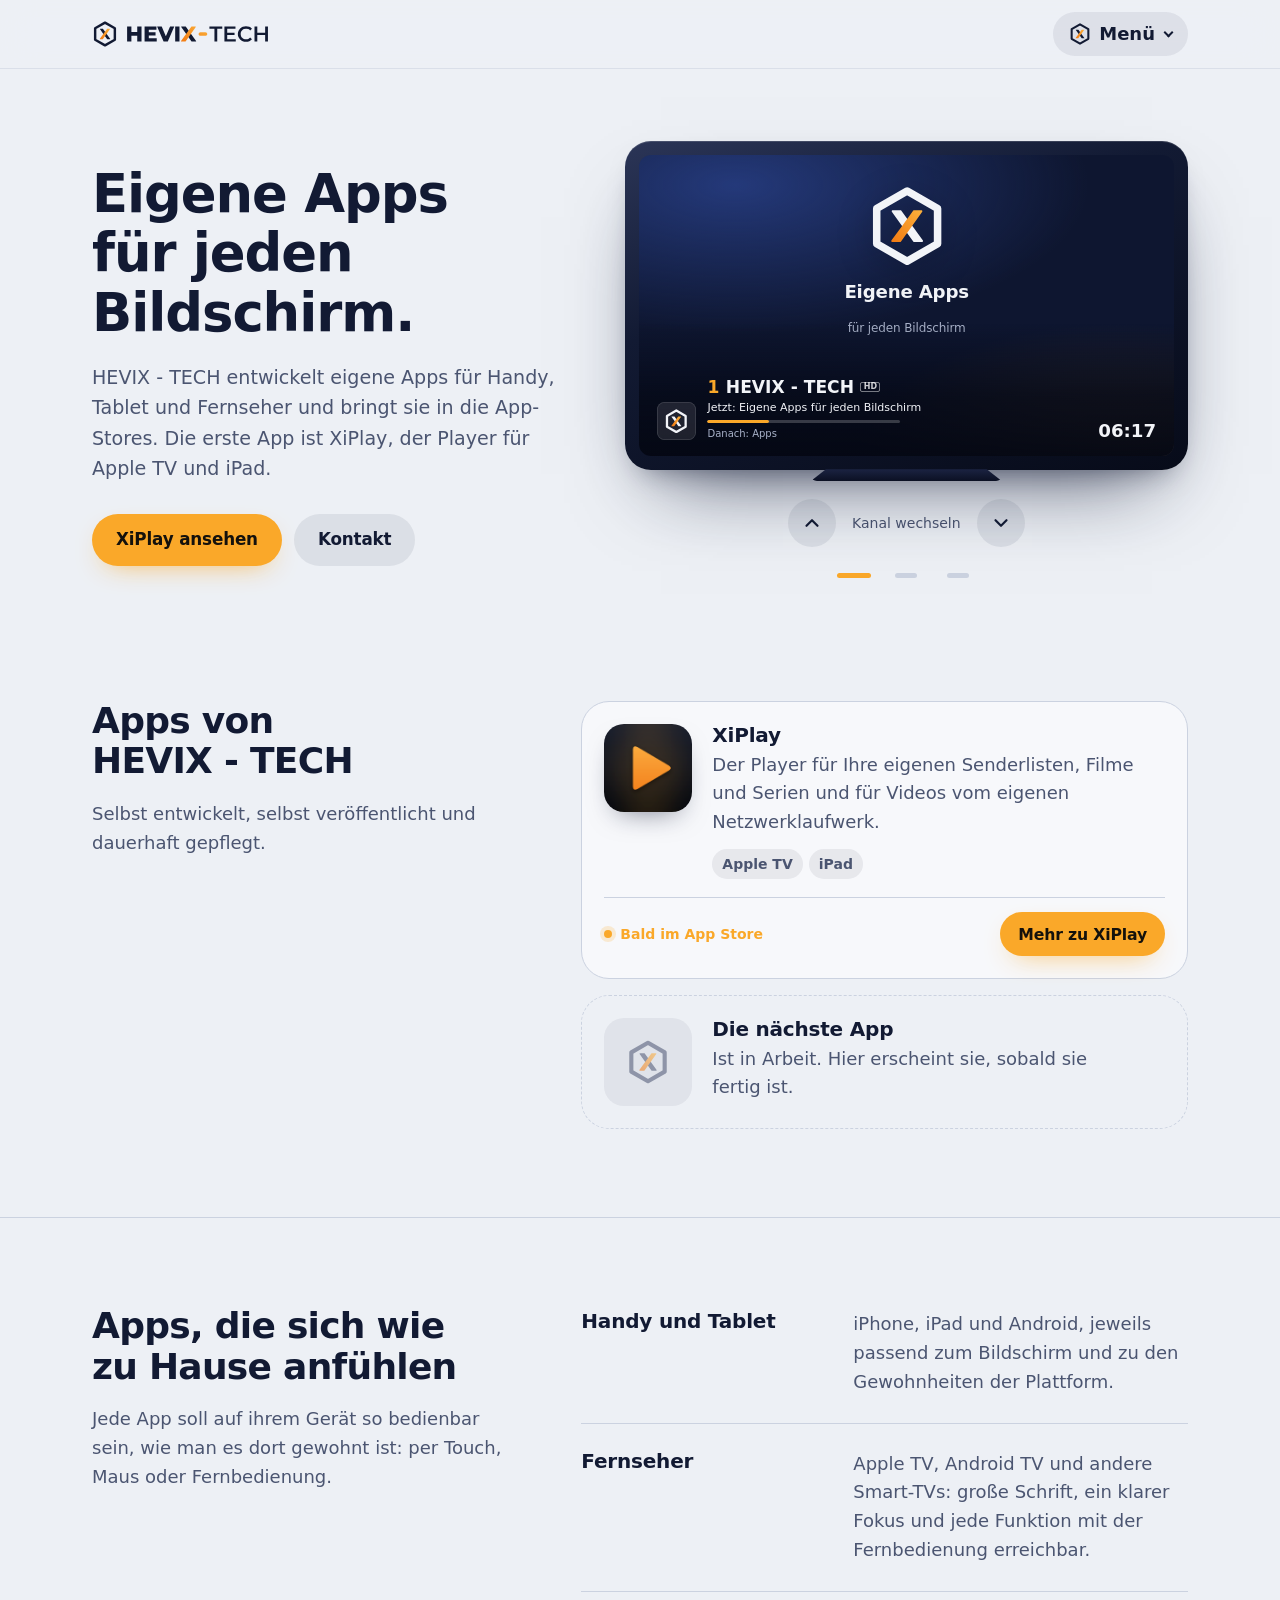
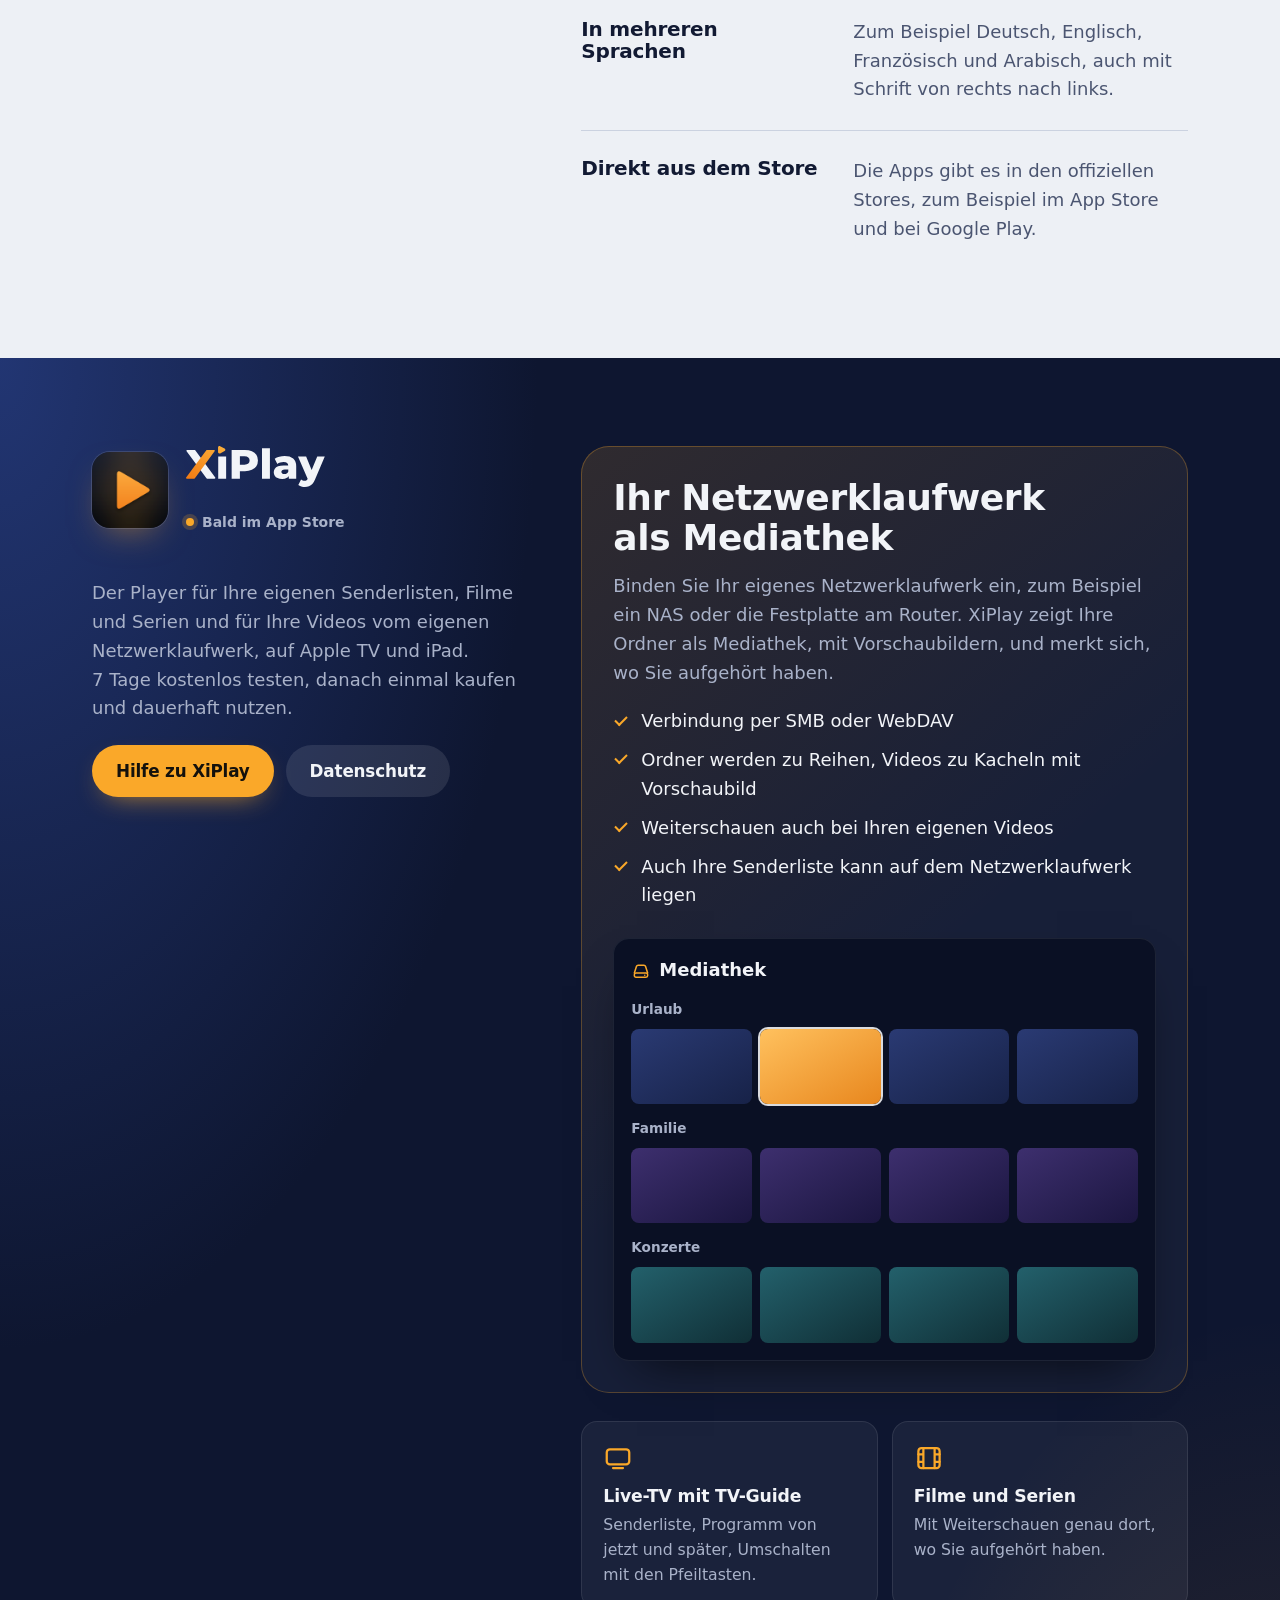
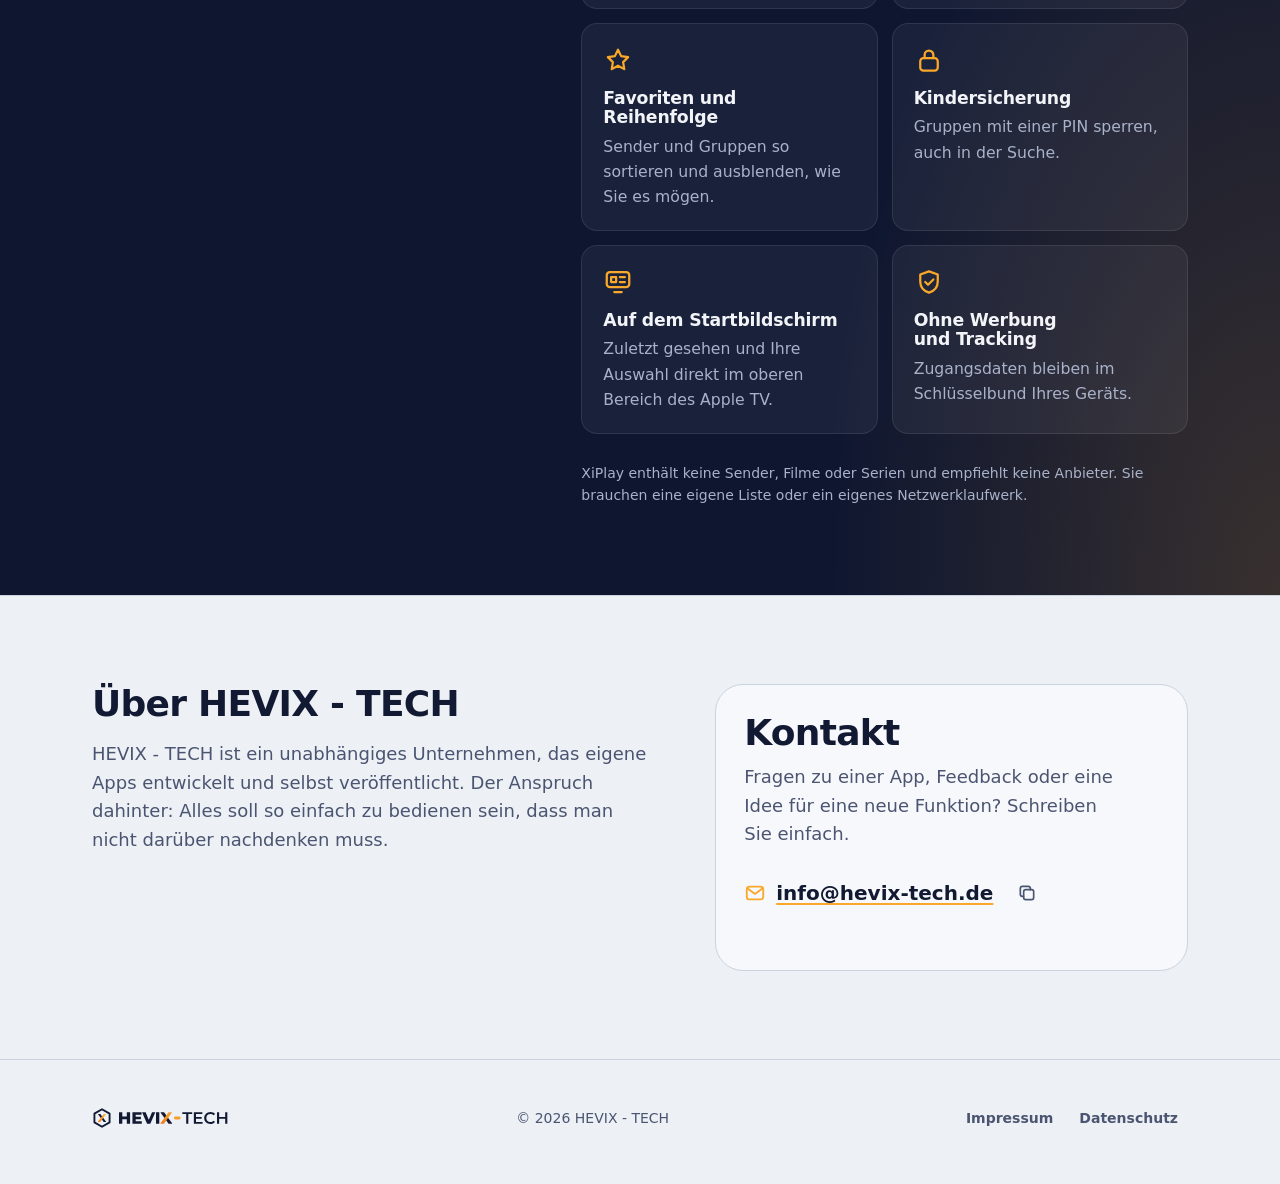
==== index.html @ 3e49e343 "Website: stehender Kopf auch bei Apps und XiPlay, Schriftzug repariert - „Apps von HEVIX - TECH“ und" ====
<!doctype html>
<html lang="de">
<head>
<meta charset="utf-8">
<meta name="viewport" content="width=device-width, initial-scale=1, viewport-fit=cover">
<title>HEVIX - TECH – Eigene Apps für jeden Bildschirm</title>
<meta name="description" content="HEVIX - TECH entwickelt eigene Apps für Handy, Tablet und Fernseher und veröffentlicht sie in den App-Stores. Die erste App: XiPlay für Apple TV und iPad.">
<link rel="canonical" href="https://hevix-tech.de/">
<meta name="theme-color" content="#EDF0F5" media="(prefers-color-scheme: light)">
<meta name="theme-color" content="#0A0F22" media="(prefers-color-scheme: dark)">
<meta property="og:type" content="website">
<meta property="og:locale" content="de_DE">
<meta property="og:url" content="https://hevix-tech.de/">
<meta property="og:title" content="HEVIX - TECH">
<meta property="og:description" content="Eigene Apps für jeden Bildschirm.">
<meta property="og:image" content="https://hevix-tech.de/assets/og-image.png">
<link rel="icon" href="/favicon.svg" type="image/svg+xml">
<link rel="apple-touch-icon" href="/apple-touch-icon.png">
<link rel="stylesheet" href="/assets/site.css?v=8">
<script>document.documentElement.classList.add("js")</script>
<script src="/assets/vendor/gsap.min.js" defer></script>
<script src="/assets/site.js?v=7" defer></script>
</head>
<body>
<svg width="0" height="0" style="position:absolute" aria-hidden="true" focusable="false">
  <defs><linearGradient id="hxg" x1="0" y1="1" x2="1" y2="0"><stop offset="0" stop-color="#F27A12"/><stop offset="1" stop-color="#FBB13C"/></linearGradient></defs>
  <symbol id="mark" viewBox="0 0 48 48">
    <path d="M24 3 42.19 13.5V34.5L24 45 5.81 34.5V13.5Z" fill="none" stroke="currentColor" stroke-width="4.5" stroke-linejoin="round"/>
    <path fill="currentColor" d="M21.06 24L14.84 15.35C14.67 15.11 14.72 14.77 14.96 14.60C15.05 14.54 15.16 14.50 15.28 14.50L20.01 14.50C20.18 14.50 20.34 14.58 20.44 14.72L33.44 32.65C33.62 32.89 33.57 33.22 33.32 33.40C33.23 33.46 33.12 33.50 33.01 33.50L28.17 33.50C28 33.50 27.84 33.42 27.74 33.28Z"/><path fill="url(#hxg)" d="M20.88 24L14.56 32.64C14.38 32.88 14.43 33.22 14.67 33.40C14.77 33.46 14.88 33.50 14.99 33.50L19.79 33.50C19.97 33.50 20.13 33.42 20.23 33.27L33.02 15.35C33.20 15.11 33.14 14.77 32.90 14.60C32.81 14.53 32.70 14.50 32.59 14.50L28.10 14.50C27.93 14.50 27.77 14.58 27.67 14.72Z"/>
  </symbol>
  <symbol id="logo" viewBox="0 0 330 48">
    <use href="#mark" width="48" height="48"/>
    <path fill="currentColor" d="M83.51 38L83.51 10L91.43 10L91.43 38ZM64.81 38L64.81 10L72.74 10L72.74 38ZM72.17 27.08L72.17 20.50L84.06 20.50L84.06 27.08ZM97.06 38L97.06 10L118.99 10L118.99 16.14L104.88 16.14L104.88 31.86L119.52 31.86L119.52 38ZM104.32 26.74L104.32 20.85L117.32 20.85L117.32 26.74ZM132.14 38L120.17 10L128.71 10L138.81 34.24L133.77 34.24L144.10 10L151.91 10L139.95 38ZM153.56 38L153.56 10L161.49 10L161.49 38ZM173.93 24L164.76 11.26C164.50 10.90 164.58 10.40 164.94 10.15C165.07 10.05 165.23 10 165.40 10L172.37 10C172.63 10 172.87 10.12 173.02 10.33L192.17 36.74C192.43 37.10 192.35 37.59 192 37.85C191.86 37.95 191.70 38 191.53 38L184.41 38C184.15 38 183.91 37.88 183.76 37.67ZM226.04 38L226.04 14.39L216.76 14.39L216.76 10L240.51 10L240.51 14.39L231.23 14.39L231.23 38ZM244.45 38L244.45 10L264.88 10L264.88 14.37L249.62 14.37L249.62 33.63L265.43 33.63L265.43 38ZM249.23 25.91L249.23 21.65L263.17 21.65L263.17 25.91ZM284.21 38.40Q280.99 38.40 278.26 37.34Q275.52 36.28 273.50 34.33Q271.49 32.39 270.37 29.76Q269.24 27.14 269.24 24Q269.24 20.86 270.37 18.24Q271.49 15.61 273.52 13.67Q275.55 11.72 278.29 10.66Q281.03 9.60 284.25 9.60Q287.67 9.60 290.52 10.78Q293.37 11.96 295.31 14.26L291.96 17.46Q290.44 15.79 288.56 14.97Q286.68 14.14 284.49 14.14Q282.31 14.14 280.48 14.87Q278.65 15.59 277.31 16.91Q275.96 18.23 275.22 20.04Q274.48 21.84 274.48 24Q274.48 26.16 275.22 27.96Q275.96 29.77 277.31 31.09Q278.65 32.41 280.48 33.13Q282.31 33.86 284.49 33.86Q286.68 33.86 288.56 33.03Q290.44 32.21 291.96 30.51L295.31 33.70Q293.37 36 290.52 37.20Q287.67 38.40 284.21 38.40ZM319.64 38L319.64 10L324.83 10L324.83 38ZM299.98 38L299.98 10L305.17 10L305.17 38ZM304.74 26.01L304.74 21.56L320.03 21.56L320.03 26.01Z"/><path fill="url(#hxg)" d="M173.66 24L164.34 36.74C164.08 37.09 164.16 37.59 164.51 37.85C164.65 37.95 164.81 38 164.98 38L172.06 38C172.31 38 172.55 37.88 172.70 37.67L191.56 11.25C191.81 10.90 191.73 10.40 191.37 10.15C191.24 10.05 191.08 10 190.91 10L184.31 10C184.05 10 183.82 10.12 183.67 10.32ZM212.80 24L212.80 24C212.80 22.12 211.28 20.59 209.39 20.59L200.21 20.59C198.33 20.59 196.80 22.12 196.80 24L196.80 24C196.80 25.88 198.33 27.41 200.21 27.41L209.39 27.41C211.28 27.41 212.80 25.88 212.80 24Z"/>
  </symbol>
  <symbol id="chev" viewBox="0 0 24 24"><path d="M6 15l6-6 6 6" fill="none" stroke="currentColor" stroke-width="2.4" stroke-linecap="round" stroke-linejoin="round"/></symbol>
  <symbol id="mail" viewBox="0 0 24 24"><g fill="none" stroke="currentColor" stroke-width="2" stroke-linecap="round" stroke-linejoin="round"><rect x="3" y="5" width="18" height="14" rx="3"/><path d="m4 7 8 6 8-6"/></g></symbol>
  <symbol id="copy" viewBox="0 0 24 24"><g fill="none" stroke="currentColor" stroke-width="2" stroke-linecap="round" stroke-linejoin="round"><rect x="8" y="8" width="12" height="12" rx="2.5"/><path d="M16 8V6.5A2.5 2.5 0 0 0 13.5 4h-7A2.5 2.5 0 0 0 4 6.5v7A2.5 2.5 0 0 0 6.5 16H8"/></g></symbol>
  <symbol id="check" viewBox="0 0 24 24"><path d="M5 12.5 10 17 19 7" fill="none" stroke="currentColor" stroke-width="2.4" stroke-linecap="round" stroke-linejoin="round"/></symbol>
  <symbol id="i-tv" viewBox="0 0 24 24"><g fill="none" stroke="currentColor" stroke-width="1.8" stroke-linecap="round" stroke-linejoin="round"><rect x="3" y="5" width="18" height="12" rx="2.5"/><path d="M8 20h8"/></g></symbol>
  <symbol id="i-film" viewBox="0 0 24 24"><g fill="none" stroke="currentColor" stroke-width="1.8" stroke-linecap="round" stroke-linejoin="round"><rect x="3.5" y="4" width="17" height="16" rx="2.5"/><path d="M7.5 4v16M16.5 4v16M3.5 9h4M3.5 15h4M16.5 9h4M16.5 15h4"/></g></symbol>
  <symbol id="i-star" viewBox="0 0 24 24"><path d="m12 3.8 2.5 5.1 5.6.8-4 4 .9 5.6L12 16.6l-5 2.7.9-5.6-4-4 5.6-.8Z" fill="none" stroke="currentColor" stroke-width="1.8" stroke-linejoin="round"/></symbol>
  <symbol id="i-lock" viewBox="0 0 24 24"><g fill="none" stroke="currentColor" stroke-width="1.8" stroke-linecap="round" stroke-linejoin="round"><rect x="5" y="10.5" width="14" height="10" rx="2.5"/><path d="M8.5 10.5V8a3.5 3.5 0 0 1 7 0v2.5"/></g></symbol>
  <symbol id="i-drive" viewBox="0 0 24 24"><g fill="none" stroke="currentColor" stroke-width="1.8" stroke-linecap="round" stroke-linejoin="round"><path d="M4 14.5 6.6 6.3A2 2 0 0 1 8.5 5h7a2 2 0 0 1 1.9 1.3L20 14.5"/><rect x="4" y="14.5" width="16" height="5" rx="2"/><path d="M16.5 17h.01"/></g></symbol>
  <symbol id="i-shield" viewBox="0 0 24 24"><g fill="none" stroke="currentColor" stroke-width="1.8" stroke-linecap="round" stroke-linejoin="round"><path d="M12 3.5 19 6v5.5c0 4.2-2.9 7.6-7 9-4.1-1.4-7-4.8-7-9V6Z"/><path d="m9 12 2.2 2.2L15.5 10"/></g></symbol>
  <symbol id="i-home" viewBox="0 0 24 24"><g fill="none" stroke="currentColor" stroke-width="1.8" stroke-linecap="round" stroke-linejoin="round"><rect x="3" y="4" width="18" height="12" rx="2.5"/><path d="M6.5 8h4v4h-4zM13.5 8h4M13.5 12h4M9 20h6"/></g></symbol>
  <symbol id="menu" viewBox="0 0 24 24"><path d="M4 7h16M4 12h16M4 17h16" fill="none" stroke="currentColor" stroke-width="2.2" stroke-linecap="round"/></symbol>
</svg>

<a class="skip" href="#inhalt">Zum Inhalt springen</a>

<header class="site-header">
  <div class="wrap">
    <a class="brand" href="/" aria-label="HEVIX - TECH, zur Startseite"><svg viewBox="0 0 330 48" aria-hidden="true"><use href="#logo"/></svg></a>
    <nav aria-label="Hauptmenü">
      <details class="menu">
        <summary><svg class="menu-mark" viewBox="0 0 48 48" aria-hidden="true"><use href="#mark"/></svg>Menü</summary>
        <ul>
          <li><a href="#apps">Apps</a></li>
          <li><a href="#xiplay"><span translate="no">XiPlay</span></a></li>
          <li><a href="#ueber"><span>Über <span translate="no">HEVIX&nbsp;-&nbsp;TECH</span></span></a></li>
          <li><a href="#kontakt">Kontakt</a></li>
          <li class="sep"><a href="/impressum.html">Impressum</a></li>
          <li><a href="/datenschutz.html">Datenschutz</a></li>
        </ul>
      </details>
    </nav>
  </div>
</header>

<main id="inhalt">
  <section class="hero" aria-labelledby="titel">
    <div class="wrap">
      <div class="hero-text">
        <h1 id="titel">Eigene Apps für jeden Bildschirm.</h1>
        <p class="lead"><span translate="no">HEVIX&nbsp;-&nbsp;TECH</span> entwickelt eigene Apps für Handy, Tablet und Fernseher und bringt sie in die App-Stores. Die erste App ist <span translate="no">XiPlay</span>, der Player für Apple&nbsp;TV und iPad.</p>
        <div class="actions">
          <a class="btn btn-primary" href="#xiplay"><span><span translate="no">XiPlay</span> ansehen</span></a>
          <a class="btn btn-quiet" href="#kontakt">Kontakt</a>
        </div>
      </div>

      <figure class="tv">
        <div class="tv-bezel">
          <div class="tv-screen" tabindex="0" role="group" aria-roledescription="Fernseher"
               aria-label="Fernseher mit drei Kanälen. Mit den Pfeiltasten nach oben und unten wechseln Sie den Kanal.">
            <div class="channel ch-home" data-channel="0">
              <svg viewBox="0 0 48 48" aria-hidden="true"><use href="#mark"/></svg>
              <p>Eigene Apps</p>
              <p class="sub">für jeden Bildschirm</p>
            </div>

            <div class="channel" data-channel="1" hidden aria-hidden="true">
              <div class="mini-devices">
                <div class="dev dev-phone"><i class="h"></i><i></i><i></i><i class="o"></i></div>
                <div class="dev dev-tablet"><i class="h"></i><span><i></i><i></i></span><i></i></div>
                <div class="dev dev-tv"><div class="mini-row"><i></i><i></i><i></i><i></i></div></div>
              </div>
            </div>

            <div class="channel ch-zapp" data-channel="2" hidden aria-hidden="true">
              <img src="/assets/zapp-icon.png" srcset="/assets/zapp-icon@2x.png 2x" alt="" width="192" height="192">
              <p class="wordmark"><img src="/assets/xiplay-logo.svg" alt="XiPlay"></p>
              <p class="sub">Bald im App Store</p>
            </div>

            <div class="infobar" aria-hidden="true">
              <div class="ib-logo"><svg viewBox="0 0 48 48"><use href="#mark"/></svg></div>
              <div>
                <div class="ib-title"><span class="ib-num">1</span><span class="ib-name"><span translate="no">HEVIX&nbsp;-&nbsp;TECH</span></span><span class="ib-badge">HD</span></div>
                <p class="ib-now">Jetzt: Eigene Apps für jeden Bildschirm</p>
                <div class="ib-bar"><i></i></div>
                <p class="ib-next">Danach: Apps</p>
              </div>
              <time class="ib-clock">--:--</time>
            </div>

            <div class="tv-static" aria-hidden="true"></div>
            <div class="tv-power" aria-hidden="true"></div>
          </div>
        </div>
        <div class="tv-stand" aria-hidden="true"></div>

        <div class="remote">
          <button class="remote-btn" type="button" data-zap="1" aria-label="Nächster Kanal"><svg aria-hidden="true"><use href="#chev"/></svg></button>
          <span class="remote-label">Kanal wechseln</span>
          <button class="remote-btn" type="button" data-zap="-1" aria-label="Vorheriger Kanal"><svg aria-hidden="true" style="transform:rotate(180deg)"><use href="#chev"/></svg></button>
        </div>
        <ul class="channel-list" aria-label="Kanäle"></ul>
        <figcaption class="sr-only" aria-live="polite" id="kanal-ansage">Kanal 1: <span translate="no">HEVIX&nbsp;-&nbsp;TECH</span></figcaption>
      </figure>
    </div>
  </section>

  <section class="section shelf-section" id="apps" aria-labelledby="apps-titel">
    <div class="wrap split">
      <div class="head shelf-head">
        <h2 id="apps-titel">Apps von <span translate="no">HEVIX&nbsp;-&nbsp;TECH</span></h2>
        <p>Selbst entwickelt, selbst veröffentlicht und dauerhaft gepflegt.</p>
      </div>
      <ul class="shelf">
        <li class="app-card">
          <img src="/assets/zapp-icon.png" srcset="/assets/zapp-icon@2x.png 2x" alt="" width="88" height="88" loading="lazy" decoding="async">
          <div class="app-body">
            <h3 translate="no">XiPlay</h3>
            <p>Der Player für Ihre eigenen Senderlisten, Filme und Serien und für Videos vom eigenen Netzwerklaufwerk.</p>
            <ul class="chips" aria-label="Geräte"><li>Apple&nbsp;TV</li><li>iPad</li></ul>
          </div>
          <div class="app-foot">
            <span class="status">Bald im App Store</span>
            <a class="btn btn-primary btn-small" href="#xiplay"><span>Mehr zu <span translate="no">XiPlay</span></span></a>
          </div>
        </li>
        <li class="app-card app-next" aria-label="Die nächste App ist in Arbeit">
          <div class="next-icon" aria-hidden="true"><svg viewBox="0 0 48 48"><use href="#mark"/></svg></div>
          <div class="app-body">
            <h3>Die nächste App</h3>
            <p>Ist in Arbeit. Hier erscheint sie, sobald sie fertig ist.</p>
          </div>
        </li>
      </ul>
    </div>
  </section>

  <section class="section" id="prinzip" aria-labelledby="prinzip-titel">
    <div class="wrap split">
      <div class="head">
        <h2 id="prinzip-titel">Apps, die sich wie zu Hause anfühlen</h2>
        <p>Jede App soll auf ihrem Gerät so bedienbar sein, wie man es dort gewohnt ist: per Touch, Maus oder Fernbedienung.</p>
      </div>
      <ul class="points">
        <li><h3>Handy und Tablet</h3><p>iPhone, iPad und Android, jeweils passend zum Bildschirm und zu den Gewohnheiten der Plattform.</p></li>
        <li><h3>Fernseher</h3><p>Apple&nbsp;TV, Android&nbsp;TV und andere Smart-TVs: große Schrift, ein klarer Fokus und jede Funktion mit der Fernbedienung erreichbar.</p></li>
        <li><h3>In mehreren Sprachen</h3><p>Zum Beispiel Deutsch, Englisch, Französisch und Arabisch, auch mit Schrift von rechts nach links.</p></li>
        <li><h3>Direkt aus dem Store</h3><p>Die Apps gibt es in den offiziellen Stores, zum Beispiel im App Store und bei Google Play.</p></li>
      </ul>
    </div>
  </section>

  <section class="section zapp-band" id="xiplay" aria-labelledby="zapp-titel">
    <div class="wrap split">
      <div class="head zapp-top">
        <div class="zapp-id">
          <img src="/assets/zapp-icon.png" srcset="/assets/zapp-icon@2x.png 2x" alt="App-Symbol von XiPlay" width="76" height="76" loading="lazy" decoding="async">
          <div>
            <h2 id="zapp-titel" class="wordmark"><img src="/assets/xiplay-logo.svg" alt="XiPlay"></h2>
            <p class="status">Bald im App Store</p>
          </div>
        </div>
        <div class="zapp-intro">
          <p>Der Player für Ihre eigenen Senderlisten, Filme und Serien und für Ihre Videos vom eigenen Netzwerklaufwerk, auf Apple&nbsp;TV und iPad. 7&nbsp;Tage kostenlos testen, danach einmal kaufen und dauerhaft nutzen.</p>
          <div class="actions">
            <a class="btn btn-primary" href="mailto:info@hevix-tech.de?subject=Hilfe%20zu%20XiPlay"><span>Hilfe zu <span translate="no">XiPlay</span></span></a>
            <a class="btn btn-quiet" href="/datenschutz.html#xiplay">Datenschutz</a>
          </div>
        </div>
      </div>

      <div class="band-body">
      <div class="nas">
        <div class="nas-text">
          <h3 class="nas-title">Ihr Netzwerklaufwerk als Mediathek</h3>
          <p>Binden Sie Ihr eigenes Netzwerklaufwerk ein, zum Beispiel ein NAS oder die Festplatte am Router. <span translate="no">XiPlay</span> zeigt Ihre Ordner als Mediathek, mit Vorschaubildern, und merkt sich, wo Sie aufgehört haben.</p>
          <ul class="nas-list">
            <li>Verbindung per SMB oder WebDAV</li>
            <li>Ordner werden zu Reihen, Videos zu Kacheln mit Vorschaubild</li>
            <li>Weiterschauen auch bei Ihren eigenen Videos</li>
            <li>Auch Ihre Senderliste kann auf dem Netzwerklaufwerk liegen</li>
          </ul>
        </div>
        <div class="nas-visual" aria-hidden="true">
          <div class="nas-bar"><svg><use href="#i-drive"/></svg><span>Mediathek</span></div>
          <div class="nas-row"><b>Urlaub</b><div><i></i><i></i><i></i><i></i></div></div>
          <div class="nas-row"><b>Familie</b><div><i></i><i></i><i></i><i></i></div></div>
          <div class="nas-row"><b>Konzerte</b><div><i></i><i></i><i></i><i></i></div></div>
        </div>
      </div>

      <ul class="features">
        <li><svg aria-hidden="true"><use href="#i-tv"/></svg><h3>Live-TV mit TV-Guide</h3><p>Senderliste, Programm von jetzt und später, Umschalten mit den Pfeiltasten.</p></li>
        <li><svg aria-hidden="true"><use href="#i-film"/></svg><h3>Filme und Serien</h3><p>Mit Weiterschauen genau dort, wo Sie aufgehört haben.</p></li>
        <li><svg aria-hidden="true"><use href="#i-star"/></svg><h3>Favoriten und Reihenfolge</h3><p>Sender und Gruppen so sortieren und ausblenden, wie Sie es mögen.</p></li>
        <li><svg aria-hidden="true"><use href="#i-lock"/></svg><h3>Kindersicherung</h3><p>Gruppen mit einer PIN sperren, auch in der Suche.</p></li>
        <li><svg aria-hidden="true"><use href="#i-home"/></svg><h3>Auf dem Startbildschirm</h3><p>Zuletzt gesehen und Ihre Auswahl direkt im oberen Bereich des Apple&nbsp;TV.</p></li>
        <li><svg aria-hidden="true"><use href="#i-shield"/></svg><h3>Ohne Werbung und Tracking</h3><p>Zugangsdaten bleiben im Schlüsselbund Ihres Geräts.</p></li>
      </ul>
      <p class="fineprint">XiPlay enthält keine Sender, Filme oder Serien und empfiehlt keine Anbieter. Sie brauchen eine eigene Liste oder ein eigenes Netzwerklaufwerk.</p>
      </div>
    </div>
  </section>

  <section class="section closing" aria-label="Über und Kontakt">
    <div class="wrap closing-grid">
      <div class="about" id="ueber">
        <h2>Über <span translate="no">HEVIX&nbsp;-&nbsp;TECH</span></h2>
        <p><span translate="no">HEVIX&nbsp;-&nbsp;TECH</span> ist ein unabhängiges Unternehmen, das eigene Apps entwickelt und selbst veröffentlicht. Der Anspruch dahinter: Alles soll so einfach zu bedienen sein, dass man nicht darüber nachdenken muss.</p>
      </div>
      <div class="contact-card" id="kontakt">
        <h2>Kontakt</h2>
        <p>Fragen zu einer App, Feedback oder eine Idee für eine neue Funktion? Schreiben Sie einfach.</p>
        <div class="mail-row">
          <svg class="mail-icon" aria-hidden="true"><use href="#mail"/></svg>
          <a class="mail-link" href="mailto:info@hevix-tech.de">info@hevix-tech.de</a>
          <button class="icon-btn copy" type="button" data-copy="info@hevix-tech.de" aria-label="E-Mail-Adresse kopieren" title="Adresse kopieren" hidden>
            <svg class="i-copy" aria-hidden="true"><use href="#copy"/></svg>
            <svg class="i-done" aria-hidden="true"><use href="#check"/></svg>
          </button>
        </div>
        <p class="copy-state" role="status"></p>
      </div>
    </div>
  </section>
</main>

<footer class="site-footer">
  <div class="wrap">
    <svg viewBox="0 0 330 48" role="img" aria-label="HEVIX - TECH"><use href="#logo"/></svg>
    <span>© 2026 <span translate="no">HEVIX&nbsp;-&nbsp;TECH</span></span>
    <nav aria-label="Rechtliches">
      <a href="/impressum.html">Impressum</a>
      <a href="/datenschutz.html">Datenschutz</a>
    </nav>
  </div>
</footer>
</body>
</html>
---- assets/site.css ----
/* HEVIX - TECH · Gestaltung
   Idee: Die Seite ist hell und ruhig, der Fernseher oben ist das eine laute Element.
   Farben aus Zapp (Orange #FAA829), Schrift: Apples runde Systemschrift (kein Laden von fremden Servern). */

:root {
  color-scheme: light dark;
  --paper: #EDF0F5;
  --paper-raised: #F7F8FB;
  --ink: #121A33;
  --ink-soft: #4B5571;
  --line: #CBD2E0;
  --screen: #0E1630;
  --screen-glow: #24397A;
  --screen-ink: #F2F4F8;
  --screen-soft: #A9B2C9;
  --orange: #FAA829;
  --on-orange: #14110C;

  --font-display: ui-rounded, "SF Pro Rounded", system-ui, -apple-system, "Segoe UI", Roboto, "Helvetica Neue", Arial, sans-serif;
  --font-body: system-ui, -apple-system, "Segoe UI", Roboto, "Helvetica Neue", Arial, sans-serif;

  --step--1: 0.875rem;
  --step-0: 1.0625rem;
  --step-1: 1.25rem;
  --step-2: clamp(1.6rem, 1.2rem + 1.6vw, 2.25rem);
  --step-3: clamp(2.1rem, 1.5rem + 2.4vw, 3.3rem);

  --gutter: 16px;
  --max: 1160px;
  --radius-s: 10px;
  --radius-m: 16px;
  --radius-l: 28px;
}

@media (min-width: 720px) {
  :root { --step-0: 1.125rem; --gutter: 32px; }
}

@media (prefers-color-scheme: dark) {
  :root {
    --paper: #0A0F22;
    --paper-raised: #11182F;
    --ink: #EEF1F7;
    --ink-soft: #A3ACC2;
    --line: #253055;
  }
}

*, *::before, *::after { box-sizing: border-box; }

html { -webkit-text-size-adjust: 100%; scroll-behavior: smooth; scroll-padding-top: 88px; }
@media (prefers-reduced-motion: reduce) { html { scroll-behavior: auto; } }

body {
  margin: 0;
  background: var(--paper);
  color: var(--ink);
  font-family: var(--font-body);
  font-size: var(--step-0);
  line-height: 1.6;
  text-rendering: optimizeLegibility;
  -webkit-font-smoothing: antialiased;
}

img, svg { display: block; max-width: 100%; }

h1, h2, h3 {
  font-family: var(--font-display);
  line-height: 1.12;
  letter-spacing: -0.02em;
  margin: 0;
  text-wrap: balance;
}
h1 { font-size: var(--step-3); font-weight: 800; }
h2 { font-size: var(--step-2); font-weight: 750; }
h3 { font-size: var(--step-1); font-weight: 700; letter-spacing: -0.01em; }
p { margin: 0; text-wrap: pretty; }

a { color: inherit; text-decoration-color: var(--orange); text-decoration-thickness: 2px; text-underline-offset: 3px; }
a:hover { text-decoration-color: currentColor; }

:focus-visible {
  outline: 3px solid var(--orange);
  outline-offset: 3px;
  border-radius: 6px;
}

.sr-only {
  position: absolute; width: 1px; height: 1px; padding: 0; margin: -1px;
  overflow: hidden; clip: rect(0 0 0 0); white-space: nowrap; border: 0;
}

.skip {
  position: absolute; left: var(--gutter); top: -60px; z-index: 50;
  background: var(--ink); color: var(--paper); padding: 10px 16px; border-radius: var(--radius-s);
  text-decoration: none; font-weight: 600;
}
.skip:focus { top: 12px; }

.wrap {
  width: 100%; max-width: var(--max); margin: 0 auto;
  padding-left: max(var(--gutter), env(safe-area-inset-left));
  padding-right: max(var(--gutter), env(safe-area-inset-right));
}

a, button, summary { touch-action: manipulation; -webkit-tap-highlight-color: transparent; }

/* ---------- Kopfzeile (Glas, bleibt oben) ---------- */

.site-header {
  position: sticky; top: 0; z-index: 20;
  background: color-mix(in srgb, var(--paper) 78%, transparent);
  -webkit-backdrop-filter: blur(18px) saturate(1.6);
  backdrop-filter: blur(18px) saturate(1.6);
  border-bottom: 1px solid color-mix(in srgb, var(--line) 60%, transparent);
}
.site-header .wrap {
  display: flex; align-items: center; justify-content: space-between; gap: 16px;
  min-height: 68px;
}
.brand { display: inline-flex; align-items: center; padding: 6px 0; text-decoration: none; }
.brand svg { height: 26px; width: auto; color: var(--ink); }

.nav-links { display: none; align-items: center; gap: 6px; list-style: none; margin: 0; padding: 0; }
.nav-links a {
  display: inline-flex; align-items: center; min-height: 44px; padding: 0 14px;
  border-radius: 999px; text-decoration: none; font-weight: 600; font-size: 0.98rem; color: var(--ink-soft);
}
.nav-links a:hover { color: var(--ink); background: color-mix(in srgb, var(--ink) 7%, transparent); }
.nav-links .nav-cta { margin-left: 6px; color: var(--on-orange); background: var(--orange); }
.nav-links .nav-cta:hover { color: var(--on-orange); background: #FFB847; }


/* Menü auf dem Handy: funktioniert auch ohne JavaScript */
.menu { position: relative; }
.menu summary {
  list-style: none; cursor: pointer;
  display: inline-flex; align-items: center; gap: 8px; min-height: 44px; padding: 0 16px;
  border-radius: 999px; font-weight: 600; background: color-mix(in srgb, var(--ink) 7%, transparent);
}
.menu summary::-webkit-details-marker { display: none; }
.menu summary svg { width: 18px; height: 18px; }
.menu summary .menu-mark { width: 22px; height: 22px; transition: transform .35s cubic-bezier(.2, .8, .2, 1); }
.menu[open] summary .menu-mark { transform: rotate(90deg); }
@media (prefers-reduced-motion: reduce) { .menu summary .menu-mark { transition: none; } .menu[open] summary .menu-mark { transform: none; } }
.menu summary::after {
  content: ""; width: 7px; height: 7px; margin-left: 2px;
  border-right: 2px solid currentColor; border-bottom: 2px solid currentColor;
  transform: translateY(-2px) rotate(45deg); transition: transform .2s ease;
}
.menu[open] summary::after { transform: translateY(2px) rotate(-135deg); }
.menu li.sep { border-top: 1px solid var(--line); margin-top: 6px; padding-top: 6px; }
.menu li.sep a, .menu li.sep + li a { color: var(--ink-soft); font-weight: 500; min-height: 44px; }
.menu[open] summary { background: var(--ink); color: var(--paper); }
.menu ul {
  position: absolute; right: 0; top: calc(100% + 10px); min-width: 240px;
  list-style: none; margin: 0; padding: 8px;
  background: var(--paper-raised); border: 1px solid var(--line); border-radius: var(--radius-m);
  box-shadow: 0 18px 50px -20px rgba(10, 15, 34, .45);
}
.menu li a {
  display: flex; align-items: center; min-height: 48px; padding: 0 14px; border-radius: var(--radius-s);
  text-decoration: none; font-weight: 600;
}
.menu li a:hover { background: color-mix(in srgb, var(--ink) 7%, transparent); }

/* ---------- Knöpfe ---------- */

.btn {
  display: inline-flex; align-items: center; justify-content: center; gap: 10px;
  min-height: 52px; padding: 0 24px; border-radius: 999px;
  font-family: var(--font-display); font-weight: 700; font-size: 1.05rem; letter-spacing: -0.01em;
  text-decoration: none; cursor: pointer; border: 0;
  transition: transform .15s ease, background-color .15s ease, box-shadow .15s ease;
}
.btn:active { transform: scale(.97); }
.btn-primary { background: var(--orange); color: var(--on-orange); box-shadow: 0 10px 28px -14px rgba(250, 168, 41, .9); }
.btn-primary:hover { background: #FFB847; }
.btn-quiet { background: color-mix(in srgb, var(--ink) 8%, transparent); color: var(--ink); }
.btn-quiet:hover { background: color-mix(in srgb, var(--ink) 13%, transparent); }
.btn-small { min-height: 44px; padding: 0 18px; font-size: .98rem; }
.btn svg { width: 20px; height: 20px; flex: none; }

/* ---------- Bühne: Text + Fernseher ---------- */

.hero { padding: 40px 0 72px; }
.hero .wrap { display: grid; gap: 44px; align-items: center; }
@media (min-width: 980px) {
  .hero { padding: 72px 0 104px; }
  .hero .wrap { grid-template-columns: minmax(0, 11fr) minmax(0, 13fr); gap: 56px; }
}
.hero-text { max-width: 36rem; }
.hero-text h1 span { display: block; }
.hero-text h1 span + span { margin-top: .12em; }
.hero-text .lead { margin-top: 20px; color: var(--ink-soft); font-size: calc(var(--step-0) * 1.06); max-width: 31rem; }
.actions { display: flex; flex-wrap: wrap; gap: 12px; margin-top: 30px; }

/* Der Fernseher */
.tv { margin: 0; }
.tv-bezel {
  position: relative;
  padding: clamp(8px, 1.2vw, 14px);
  border-radius: clamp(16px, 2.2vw, 26px);
  background: linear-gradient(160deg, #2B3557 0%, #121A33 38%, #070B19 100%);
  box-shadow:
    0 1px 0 rgba(255, 255, 255, .14) inset,
    0 40px 80px -36px rgba(14, 22, 48, .75),
    0 14px 30px -18px rgba(14, 22, 48, .55);
}
.tv-screen {
  position: relative; overflow: hidden;
  aspect-ratio: 16 / 9;
  border-radius: clamp(8px, 1vw, 12px);
  background:
    radial-gradient(120% 90% at 18% 10%, var(--screen-glow) 0%, rgba(36, 57, 122, 0) 55%),
    radial-gradient(90% 80% at 90% 100%, rgba(250, 168, 41, .16) 0%, rgba(250, 168, 41, 0) 55%),
    var(--screen);
  color: var(--screen-ink);
  container-type: inline-size;
  touch-action: pan-y; /* senkrecht scrollt die Seite, waagerecht wird umgeschaltet */
  -webkit-user-select: none; user-select: none;
}
.tv-screen:focus-visible { outline-offset: 6px; border-radius: 12px; }
.tv-stand { display: flex; justify-content: center; }
.tv-stand::before {
  content: ""; width: 34%; height: 12px; margin-top: -1px;
  background: linear-gradient(#1B2342, #0B1023);
  clip-path: polygon(8% 0, 92% 0, 100% 100%, 0 100%);
  border-radius: 0 0 6px 6px;
}

/* Kanäle */
.channel {
  position: absolute; inset: 0;
  display: grid; place-items: center;
  padding: 6cqw 7cqw 22cqw;
}
.channel[hidden] { display: none; }

.ch-home { text-align: center; gap: 2.4cqw; align-content: center; }
.ch-home svg { width: 15cqw; height: auto; margin: 0 auto; color: var(--screen-ink); filter: drop-shadow(0 1.4cqw 3cqw rgba(0, 0, 0, .35)); }
.ch-home p { font-family: var(--font-display); font-weight: 700; font-size: max(3.4cqw, 15px); letter-spacing: -0.01em; color: var(--screen-ink); }
.ch-home .sub { font-weight: 500; font-size: max(2.2cqw, 12px); color: var(--screen-soft); }

/* Mini-Oberfläche einer Apple-TV-App */
.mini-tv { width: 100%; display: grid; gap: 3.2cqw; justify-items: center; }
.mini-tabs { display: flex; gap: .8cqw; padding: .7cqw; border-radius: 99cqw; background: rgba(255, 255, 255, .1); }
.mini-tabs span { font-size: 1.6cqw; font-weight: 600; padding: .55cqw 1.8cqw; border-radius: 99cqw; color: var(--screen-soft); }
.mini-tabs span:first-child { background: #fff; color: #10172E; }
.mini-row { display: flex; gap: 2.2cqw; align-items: flex-end; }
.mini-row i {
  display: block; width: 11cqw; aspect-ratio: 2 / 3; border-radius: 1.2cqw;
  background: linear-gradient(160deg, #3A4C86, #1A2550);
}
.mini-row i:nth-child(2) {
  transform: scale(1.14); transform-origin: bottom center;
  background: linear-gradient(160deg, #FFC15E, #E8871E);
  box-shadow: 0 2.2cqw 4cqw -1cqw rgba(0, 0, 0, .55), 0 0 0 .35cqw rgba(255, 255, 255, .9);
}
.mini-row i:nth-child(3) { background: linear-gradient(160deg, #5A3E8E, #24194A); }
.mini-row i:nth-child(4) { background: linear-gradient(160deg, #2F7A86, #133B45); }
.mini-row i:nth-child(5) { background: linear-gradient(160deg, #8E3E52, #401823); }

/* Mini-Webseite: Rechner + Handy */
.mini-web { position: relative; width: 50cqw; margin-top: -2cqw; }
.mini-browser {
  border-radius: 1.4cqw; overflow: hidden; background: #F5F7FB;
  box-shadow: 0 3cqw 6cqw -2cqw rgba(0, 0, 0, .6);
}
.mini-browser .bar { display: flex; gap: .7cqw; padding: 1.1cqw 1.4cqw; background: #E2E7F0; }
.mini-browser .bar b { width: 1.1cqw; height: 1.1cqw; border-radius: 50%; background: #B8C1D3; }
.mini-browser .page { padding: 2cqw 2.6cqw 2.6cqw; display: grid; gap: 1.3cqw; }
.mini-browser .page .nav { height: 1.3cqw; width: 30%; border-radius: 1cqw; background: #C9D0DE; }
.mini-browser .page .mh { height: 9cqw; border-radius: 1.2cqw; background: linear-gradient(120deg, #24397A, #0E1630); }
.mini-browser .page .lines { display: grid; grid-template-columns: repeat(3, 1fr); gap: 1.4cqw; }
.mini-browser .page .lines i { height: 5.5cqw; border-radius: 1cqw; background: #DCE2EC; }
.mini-browser .page .lines i:first-child { background: #FAA829; }
.mini-phone {
  position: absolute; right: -7cqw; bottom: -4cqw; width: 13cqw; aspect-ratio: 9 / 19;
  border-radius: 2.6cqw; padding: .9cqw; background: #0A0F20;
  box-shadow: 0 3cqw 6cqw -1.5cqw rgba(0, 0, 0, .7), 0 0 0 .25cqw rgba(255, 255, 255, .15);
}
.mini-phone .page { height: 100%; border-radius: 2cqw; background: #F5F7FB; padding: 1.6cqw 1.2cqw; display: grid; gap: 1cqw; align-content: start; }
.mini-phone .page i { display: block; height: 1cqw; border-radius: 1cqw; background: #C9D0DE; }
.mini-phone .page i.h { height: 6cqw; background: linear-gradient(120deg, #24397A, #0E1630); }
.mini-phone .page i.o { height: 2.4cqw; width: 70%; background: #FAA829; }

/* Kanal Zapp */
.ch-zapp { text-align: center; gap: 2cqw; align-content: center; }
.ch-zapp > img {
  width: 16cqw; height: 16cqw; margin: 0 auto; border-radius: 3.6cqw;
  box-shadow: 0 0 0 .25cqw rgba(255, 255, 255, .12), 0 2.5cqw 7cqw -1cqw rgba(250, 168, 41, .45);
}
.ch-zapp p { font-family: var(--font-display); font-weight: 750; font-size: max(3.6cqw, 16px); }
.ch-zapp .sub { font-weight: 500; font-size: max(2.2cqw, 12px); color: var(--screen-soft); }

/* Infoleiste wie im Zapp-Player */
.infobar {
  position: absolute; left: 0; right: 0; bottom: 0;
  display: grid; grid-template-columns: auto 1fr auto; align-items: end; gap: 2.2cqw;
  padding: 10cqw 3.4cqw 3cqw;
  background: linear-gradient(to top, rgba(4, 7, 18, .92) 0%, rgba(4, 7, 18, .7) 45%, rgba(4, 7, 18, 0) 100%);
  pointer-events: none;
}
.ib-logo {
  width: max(7.2cqw, 30px); height: max(7.2cqw, 30px); border-radius: 1.4cqw; display: grid; place-items: center;
  background: rgba(255, 255, 255, .1); box-shadow: inset 0 0 0 .15cqw rgba(255, 255, 255, .14);
}
.ib-logo svg { width: max(4.6cqw, 19px); height: auto; color: var(--screen-ink); }
.ib-logo img { width: 100%; height: 100%; border-radius: inherit; }
.ib-title { display: flex; align-items: baseline; gap: 1.2cqw; font-family: var(--font-display); font-weight: 800; font-size: max(3.2cqw, 14px); line-height: 1.1; white-space: nowrap; }
.ib-num { color: var(--orange); font-variant-numeric: tabular-nums; }
.ib-badge {
  align-self: center; font-family: var(--font-body); font-size: max(1.25cqw, 8px); font-weight: 700; letter-spacing: .02em;
  padding: .15cqw .6cqw; border-radius: .5cqw; box-shadow: inset 0 0 0 .14cqw rgba(255, 255, 255, .6); color: rgba(255, 255, 255, .8);
}
.ib-now { margin-top: .9cqw; font-size: max(1.9cqw, 11px); color: var(--screen-ink); line-height: 1.3; }
.ib-bar { margin-top: .9cqw; height: .55cqw; width: min(36cqw, 100%); border-radius: 1cqw; background: rgba(255, 255, 255, .2); overflow: hidden; }
.ib-bar i { display: block; height: 100%; width: 40%; border-radius: inherit; background: var(--orange); }
.ib-next { margin-top: .7cqw; font-size: max(1.6cqw, 10px); color: var(--screen-soft); line-height: 1.3; }
.ib-clock { font-family: var(--font-display); font-weight: 700; font-size: max(3.4cqw, 14px); font-variant-numeric: tabular-nums; line-height: 1; }

/* Rauschen beim Umschalten und Einschalt-Linie */
.tv-static {
  position: absolute; inset: 0; opacity: 0; visibility: hidden; pointer-events: none;
  background-color: #2A3150;
  background-image: url("data:image/svg+xml,%3Csvg xmlns='http://www.w3.org/2000/svg' width='240' height='240'%3E%3Cfilter id='n'%3E%3CfeTurbulence type='fractalNoise' baseFrequency='.95' numOctaves='2' stitchTiles='stitch'/%3E%3CfeColorMatrix type='saturate' values='0'/%3E%3C/filter%3E%3Crect width='240' height='240' filter='url(%23n)'/%3E%3C/svg%3E");
  background-size: 240px 240px;
  mix-blend-mode: normal;
}
.tv-power {
  position: absolute; left: 0; right: 0; top: 50%; height: 2px; margin-top: -1px;
  background: #fff; box-shadow: 0 0 18px 4px rgba(190, 210, 255, .8);
  opacity: 0; visibility: hidden; pointer-events: none;
}

/* Fernbedienung unter dem Fernseher */
.remote { display: none; align-items: center; justify-content: center; gap: 10px; margin-top: 18px; }
.js .remote { display: flex; }
.remote-btn {
  display: inline-grid; place-items: center; width: 48px; height: 48px; border-radius: 50%;
  border: 0; cursor: pointer; color: var(--ink);
  background: color-mix(in srgb, var(--ink) 8%, transparent);
  transition: transform .15s ease, background-color .15s ease;
}
.remote-btn:hover { background: color-mix(in srgb, var(--ink) 14%, transparent); }
.remote-btn:active { transform: scale(.92); }
.remote-btn svg { width: 22px; height: 22px; }
.remote-label { font-size: var(--step--1); color: var(--ink-soft); padding: 0 6px; }

.channel-list { display: flex; justify-content: center; gap: 8px; margin: 14px 0 0; padding: 0; list-style: none; }
.channel-list button {
  width: 44px; height: 28px; border: 0; padding: 0; cursor: pointer; background: transparent;
  display: grid; place-items: center;
}
.channel-list button::before {
  content: ""; width: 22px; height: 5px; border-radius: 4px; background: var(--line);
  transition: background-color .2s ease, width .2s ease;
}
.channel-list button[aria-current="true"]::before { width: 34px; background: var(--orange); }

/* ---------- Abschnitte ---------- */

.section { padding: 64px 0; border-top: 1px solid var(--line); }
@media (min-width: 980px) { .section { padding: 88px 0; } }

.split { display: grid; gap: 36px; }
@media (min-width: 980px) {
  .split { grid-template-columns: minmax(0, 5fr) minmax(0, 7fr); gap: 56px; }
  .split .head { position: sticky; top: 112px; align-self: start; }
}
.head p { margin-top: 18px; color: var(--ink-soft); max-width: 30rem; }

.points { list-style: none; margin: 0; padding: 0; }
.points li { padding: 26px 0; border-top: 1px solid var(--line); display: grid; gap: 8px; }
.points li:first-child { border-top: 0; padding-top: 4px; }
.points p { color: var(--ink-soft); max-width: 34rem; }
@media (min-width: 720px) {
  .points li { grid-template-columns: minmax(0, 15rem) minmax(0, 1fr); gap: 32px; }
}

/* Ablauf (echte Reihenfolge, deshalb nummeriert) */
.steps { list-style: none; margin: 48px 0 0; padding: 0; counter-reset: step; display: grid; gap: 28px; }
.steps li { counter-increment: step; display: grid; grid-template-columns: 44px 1fr; gap: 16px; align-items: start; }
.steps li::before {
  content: counter(step);
  display: grid; place-items: center; width: 44px; height: 44px; border-radius: 50%;
  font-family: var(--font-display); font-weight: 800; font-size: 1.1rem; font-variant-numeric: tabular-nums;
  background: var(--ink); color: var(--paper);
}
.steps li:last-child::before { background: var(--orange); color: var(--on-orange); }
.steps p { color: var(--ink-soft); margin-top: 6px; }
@media (min-width: 980px) {
  .steps { grid-template-columns: repeat(4, minmax(0, 1fr)); gap: 32px; position: relative; }
  .steps::before {
    content: ""; position: absolute; left: 22px; right: 22px; top: 21px; height: 2px;
    background: repeating-linear-gradient(to right, var(--line) 0 8px, transparent 8px 14px);
  }
  .steps li { grid-template-columns: 1fr; gap: 18px; position: relative; }
}
.note { margin-top: 44px; padding: 18px 22px; border-radius: var(--radius-m); background: var(--paper-raised); border: 1px solid var(--line); max-width: 44rem; }
.note strong { font-family: var(--font-display); }
.contact .intro { margin-top: 18px; color: var(--ink-soft); max-width: 36rem; }

/* Zapp: dunkles Band wie der Bildschirm */
.zapp-band {
  background:
    radial-gradient(70% 90% at 0% 0%, rgba(36, 57, 122, .9) 0%, rgba(36, 57, 122, 0) 60%),
    radial-gradient(60% 80% at 100% 100%, rgba(250, 168, 41, .18) 0%, rgba(250, 168, 41, 0) 60%),
    var(--screen);
  color: var(--screen-ink);
  border-top: 0;
}
.zapp-band .head p, .zapp-band .points p { color: var(--screen-soft); }
.zapp-band .points li { border-color: rgba(255, 255, 255, .12); }
.zapp-id { display: flex; align-items: center; gap: 18px; margin-bottom: 26px; }
.zapp-id > img { width: 76px; height: 76px; border-radius: 18px; box-shadow: 0 0 0 1px rgba(255, 255, 255, .12), 0 14px 34px -14px rgba(250, 168, 41, .55); }
.status {
  display: inline-flex; align-items: center; gap: 8px; margin-top: 6px;
  font-size: var(--step--1); font-weight: 650; color: var(--orange);
}
.status::before { content: ""; width: 8px; height: 8px; border-radius: 50%; background: var(--orange); box-shadow: 0 0 0 4px rgba(250, 168, 41, .2); }
.zapp-band .actions { margin-top: 28px; }
.zapp-band .btn-quiet { background: rgba(255, 255, 255, .1); color: var(--screen-ink); }
.zapp-band .btn-quiet:hover { background: rgba(255, 255, 255, .16); }
.fineprint { margin-top: 22px; font-size: var(--step--1); color: var(--screen-soft); max-width: 30rem; }

/* Über + Kontakt */
.about p { max-width: 40rem; color: var(--ink-soft); margin-top: 18px; }
.contact { text-align: left; }
.contact-box {
  margin-top: 30px; display: flex; flex-wrap: wrap; align-items: center; gap: 12px 16px;
}
.contact-mail { font-family: var(--font-display); font-weight: 700; font-size: var(--step-1); word-break: break-all; }
.copy-state { font-size: var(--step--1); color: var(--ink-soft); min-height: 1.4em; }

/* ---------- Fußzeile ---------- */

.site-footer { border-top: 1px solid var(--line); padding: 36px 0 44px; color: var(--ink-soft); font-size: var(--step--1); }
.site-footer .wrap { display: flex; flex-wrap: wrap; align-items: center; justify-content: space-between; gap: 18px; }
.site-footer svg { height: 20px; width: auto; color: var(--ink); }
.site-footer nav { display: flex; gap: 6px; }
.site-footer nav a { display: inline-flex; align-items: center; min-height: 44px; padding: 0 10px; text-decoration: none; font-weight: 600; color: var(--ink-soft); border-radius: var(--radius-s); }
.site-footer nav a:hover { color: var(--ink); }

/* ---------- Unterseiten (Impressum, Datenschutz, 404) ---------- */

.doc { padding: 56px 0 96px; }
.doc .wrap { max-width: 760px; }
.doc h1 { font-size: var(--step-2); }
.doc h2 { font-size: var(--step-1); margin-top: 40px; }
.doc p, .doc li { color: var(--ink-soft); margin-top: 12px; }
.doc ul { padding-left: 1.2em; }
.doc address { font-style: normal; margin-top: 12px; color: var(--ink); }

.nosignal { min-height: 70vh; display: grid; place-items: center; text-align: center; padding: 48px 0; }
.nosignal .tv { width: min(560px, 100%); margin: 0 auto 32px; }
.nosignal .channel p { font-family: var(--font-display); font-weight: 750; font-size: 5cqw; }
.nosignal .channel .sub { font-weight: 500; font-size: 2.8cqw; color: var(--screen-soft); }

/* Kleiner Fernseher (Handy): weniger Zeilen in der Infoleiste, damit alles lesbar bleibt */
@container (max-width: 520px) {
  .ib-next { display: none; }
  .infobar { padding-top: 14cqw; gap: 3cqw; }
  .channel { padding-bottom: 28cqw; }
  .ch-home svg { width: 13cqw; }
}

/* Kanal „Apps“: Handy, Tablet und Fernseher nebeneinander */
.mini-devices { display: flex; align-items: flex-end; justify-content: center; gap: 3cqw; }
.dev {
  display: grid; gap: .8cqw; align-content: start;
  padding: 1cqw; border-radius: 1.6cqw;
  background: linear-gradient(160deg, #1F2D60, #121A3A);
  box-shadow: 0 2.2cqw 4.4cqw -1.6cqw rgba(0, 0, 0, .65), 0 0 0 .22cqw rgba(255, 255, 255, .16);
}
.dev i { display: block; height: .9cqw; border-radius: .6cqw; background: rgba(255, 255, 255, .2); }
.dev i.h { height: 4.2cqw; background: linear-gradient(120deg, #3A4C86, #24397A); }
.dev i.o { width: 62%; height: 1.8cqw; background: #FAA829; }
.dev-phone { width: 10cqw; aspect-ratio: 9 / 19; border-radius: 2.2cqw; }
.dev-tablet { width: 19cqw; aspect-ratio: 3 / 4; }
.dev-tablet span { display: grid; grid-template-columns: 1fr 1fr; gap: .8cqw; }
.dev-tablet span i { height: 5.5cqw; }
.dev-tv { width: 31cqw; aspect-ratio: 16 / 9; place-items: center; align-content: center; }
.dev-tv .mini-row { gap: 1.1cqw; }
.dev-tv .mini-row i { width: 5.2cqw; height: auto; border-radius: .7cqw; }

/* ---------- App-Regal ---------- */
.shelf-section { border-top: 0; padding-top: 8px; }
.shelf-head { display: flex; flex-wrap: wrap; align-items: baseline; justify-content: space-between; gap: 8px 24px; }
.shelf-head p { color: var(--ink-soft); }
.shelf { list-style: none; margin: 28px 0 0; padding: 0; display: grid; gap: 16px; }
@media (min-width: 760px) { .shelf { grid-template-columns: minmax(0, 3fr) minmax(0, 2fr); } }
.app-card {
  display: grid; grid-template-columns: auto 1fr; gap: 18px 20px; align-items: start;
  padding: 22px; border-radius: var(--radius-l);
  background: var(--paper-raised); border: 1px solid var(--line);
}
.app-card > img { width: 88px; height: 88px; border-radius: 20px; box-shadow: 0 12px 28px -14px rgba(14, 22, 48, .6); }
.app-card h3 { font-size: var(--step-1); }
.app-card p { color: var(--ink-soft); margin-top: 4px; }
.app-foot { grid-column: 1 / -1; display: flex; flex-wrap: wrap; align-items: center; justify-content: space-between; gap: 12px; padding-top: 14px; border-top: 1px solid var(--line); }
.app-card .status { margin-top: 0; }
.chips { list-style: none; margin: 12px 0 0; padding: 0; display: flex; flex-wrap: wrap; gap: 6px; }
.chips li { font-size: var(--step--1); font-weight: 600; padding: 4px 10px; border-radius: 999px; background: color-mix(in srgb, var(--ink) 7%, transparent); color: var(--ink-soft); }
.app-next { background: transparent; border-style: dashed; }
.next-icon {
  width: 88px; height: 88px; border-radius: 20px; display: grid; place-items: center;
  background: color-mix(in srgb, var(--ink) 6%, transparent); color: var(--ink-soft);
}
.next-icon svg { width: 44px; height: 44px; opacity: .55; }

/* ---------- Zapp: Kopf + Funktionen ---------- */
.zapp-top { display: grid; gap: 24px; align-items: center; }
@media (min-width: 900px) { .zapp-top { grid-template-columns: minmax(0, 5fr) minmax(0, 7fr); gap: 56px; } }
.zapp-top .zapp-id { margin-bottom: 0; }
.zapp-intro p { color: var(--screen-soft); max-width: 36rem; }
.zapp-intro .actions { margin-top: 22px; }
.features { list-style: none; margin: 48px 0 0; padding: 0; display: grid; gap: 14px; }
@media (min-width: 640px) { .features { grid-template-columns: repeat(2, minmax(0, 1fr)); } }
@media (min-width: 980px) { .features { grid-template-columns: repeat(3, minmax(0, 1fr)); } }
.features li {
  padding: 22px; border-radius: var(--radius-m);
  background: rgba(255, 255, 255, .05); box-shadow: inset 0 0 0 1px rgba(255, 255, 255, .09);
}
.features svg { width: 30px; height: 30px; color: var(--orange); margin-bottom: 14px; }
.features h3 { font-size: 1.08rem; }
.features p { color: var(--screen-soft); margin-top: 6px; font-size: .98rem; }
.zapp-band .fineprint { margin-top: 28px; max-width: 44rem; }

/* ---------- Über + Kontakt ---------- */
.closing-grid { display: grid; gap: 28px; align-items: start; }
@media (min-width: 900px) { .closing-grid { grid-template-columns: minmax(0, 6fr) minmax(0, 5fr); gap: 56px; } }
.closing .about p { margin-top: 16px; color: var(--ink-soft); max-width: 36rem; }
.contact-card {
  padding: 28px; border-radius: var(--radius-l);
  background: var(--paper-raised); border: 1px solid var(--line);
}
.contact-card p { margin-top: 10px; color: var(--ink-soft); }
.mail-row { display: flex; align-items: center; gap: 10px; margin-top: 22px; min-width: 0; }
.mail-icon { width: 22px; height: 22px; flex: none; color: var(--orange); }
.mail-link {
  font-family: var(--font-display); font-weight: 700; font-size: var(--step-1);
  overflow-wrap: anywhere; min-width: 0;
}
.icon-btn {
  flex: none; display: inline-grid; place-items: center; width: 44px; height: 44px; margin-left: 2px;
  border: 0; border-radius: 50%; cursor: pointer; color: var(--ink-soft); background: transparent;
  transition: background-color .15s ease, color .15s ease, transform .15s ease;
}
.icon-btn:hover { background: color-mix(in srgb, var(--ink) 8%, transparent); color: var(--ink); }
.icon-btn:active { transform: scale(.92); }
.icon-btn svg { width: 20px; height: 20px; grid-area: 1 / 1; transition: opacity .15s ease, transform .2s ease; }
.icon-btn .i-done { opacity: 0; transform: scale(.6); color: #2F9E5B; }
.icon-btn.done .i-copy { opacity: 0; transform: scale(.6); }
.icon-btn.done .i-done { opacity: 1; transform: scale(1); }
.contact-card .copy-state { margin-top: 6px; min-height: 1.5em; font-size: var(--step--1); }

/* ---------- Zapp: Netzwerklaufwerk als Mediathek ---------- */
.nas {
  display: grid; gap: 28px; align-items: center; margin-top: 48px;
  padding: 28px; border-radius: var(--radius-l);
  background: linear-gradient(140deg, rgba(250, 168, 41, .14), rgba(255, 255, 255, .04) 55%);
  box-shadow: inset 0 0 0 1px rgba(250, 168, 41, .28);
}
@media (min-width: 900px) { .nas { grid-template-columns: minmax(0, 6fr) minmax(0, 5fr); gap: 48px; padding: 40px; } }
.nas-title { font-size: var(--step-2); }
.nas-text p { color: var(--screen-soft); margin-top: 14px; max-width: 36rem; }
.nas-list { list-style: none; margin: 20px 0 0; padding: 0; display: grid; gap: 10px; }
.nas-list li { position: relative; padding-left: 28px; color: var(--screen-ink); }
.nas-list li::before {
  content: ""; position: absolute; left: 2px; top: .45em; width: 12px; height: 7px;
  border-left: 2.5px solid var(--orange); border-bottom: 2.5px solid var(--orange);
  transform: rotate(-45deg);
}
.nas-visual {
  padding: 18px; border-radius: var(--radius-m);
  background: #0A1024; box-shadow: 0 24px 50px -24px rgba(0, 0, 0, .7), inset 0 0 0 1px rgba(255, 255, 255, .08);
  display: grid; gap: 14px;
}
.nas-bar { display: flex; align-items: center; gap: 8px; font-family: var(--font-display); font-weight: 700; color: var(--screen-ink); }
.nas-bar svg { width: 20px; height: 20px; color: var(--orange); }
.nas-row b { display: block; font-size: .85rem; font-weight: 650; color: var(--screen-soft); margin-bottom: 8px; }
.nas-row div { display: grid; grid-template-columns: repeat(4, 1fr); gap: 8px; }
.nas-row i { display: block; aspect-ratio: 16 / 10; border-radius: 8px; background: linear-gradient(150deg, #2A3A73, #172248); }
.nas-row:nth-of-type(2) i:nth-child(2) { background: linear-gradient(150deg, #FFC15E, #E8871E); box-shadow: 0 0 0 2px rgba(255, 255, 255, .85); }
.nas-row:nth-of-type(3) i { background: linear-gradient(150deg, #3D2F6E, #1B1640); }
.nas-row:nth-of-type(4) i { background: linear-gradient(150deg, #23606B, #102F36); }

/* ---------- XiPlay-Schriftzug (Vektor aus Montserrat) ---------- */
.wordmark img { display: block; height: 1em; width: auto; }
.zapp-id h2.wordmark { font-size: 2.6rem; line-height: 1; margin: 0 0 6px; }
.ch-zapp p.wordmark { font-size: max(4.2cqw, 18px); line-height: 1; display: flex; justify-content: center; }

/* ---------- Kopf bleibt stehen, Inhalt scrollt vorbei (auch Apps und XiPlay) ---------- */
@media (min-width: 980px) {
  .split .shelf { margin-top: 0; grid-template-columns: minmax(0, 1fr); }
  .split .shelf-head { display: block; }
  .split.wrap > .zapp-top { grid-template-columns: minmax(0, 1fr); gap: 26px; align-items: start; }
  .band-body .nas { margin-top: 0; grid-template-columns: minmax(0, 1fr); gap: 28px; padding: 32px; }
  .band-body .features { margin-top: 28px; grid-template-columns: repeat(2, minmax(0, 1fr)); }
}
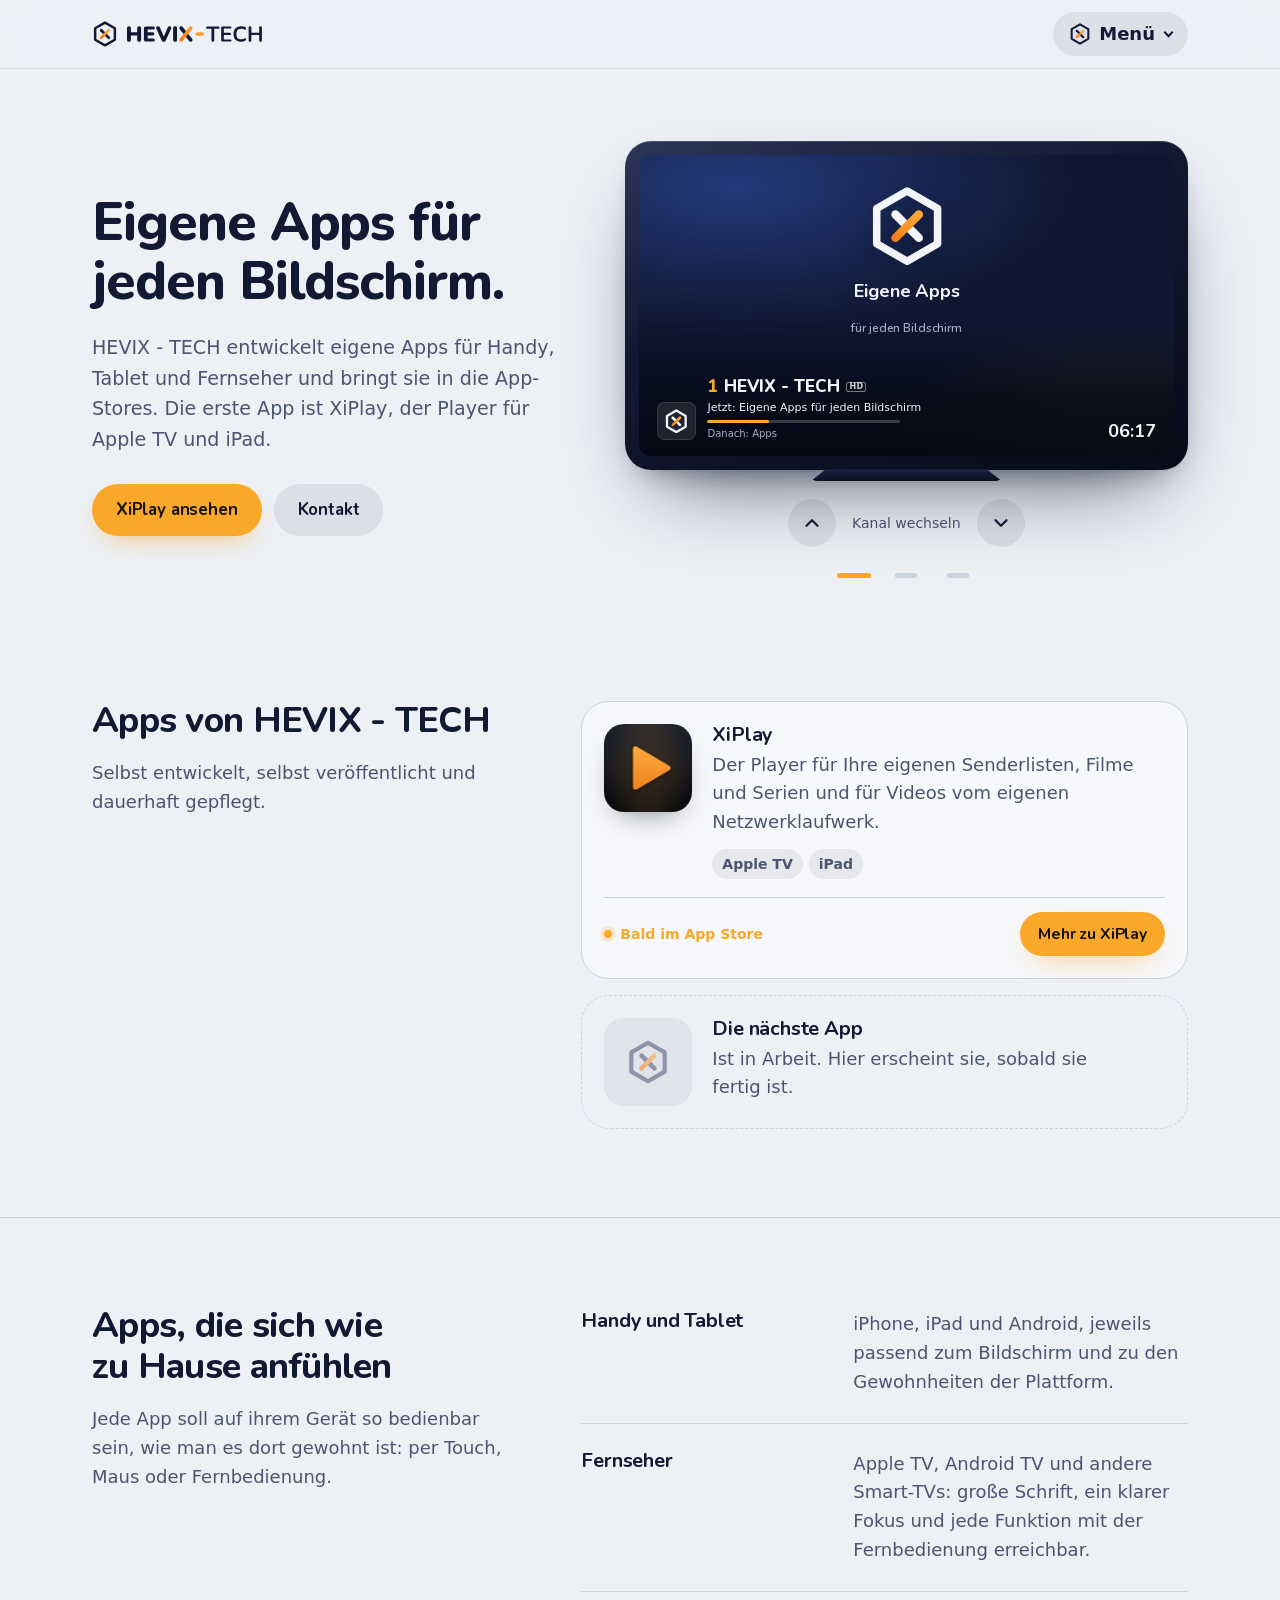
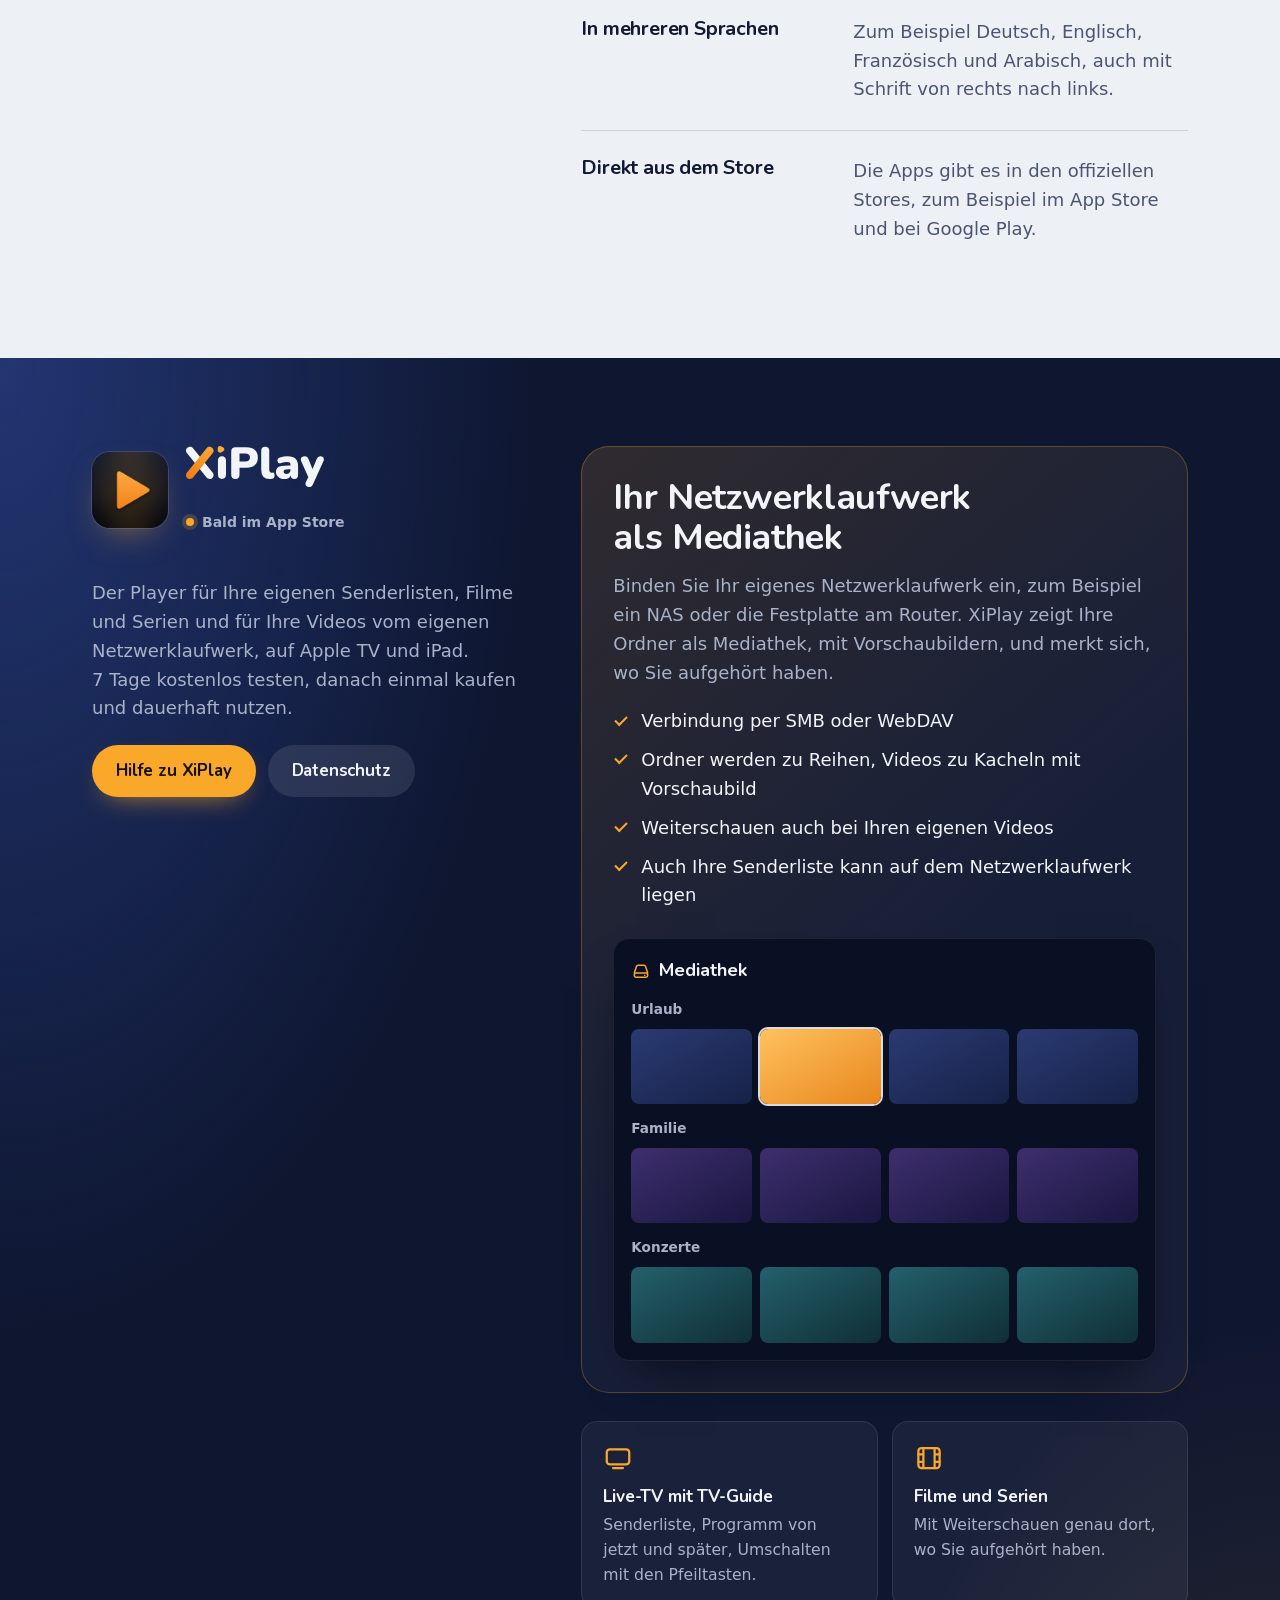
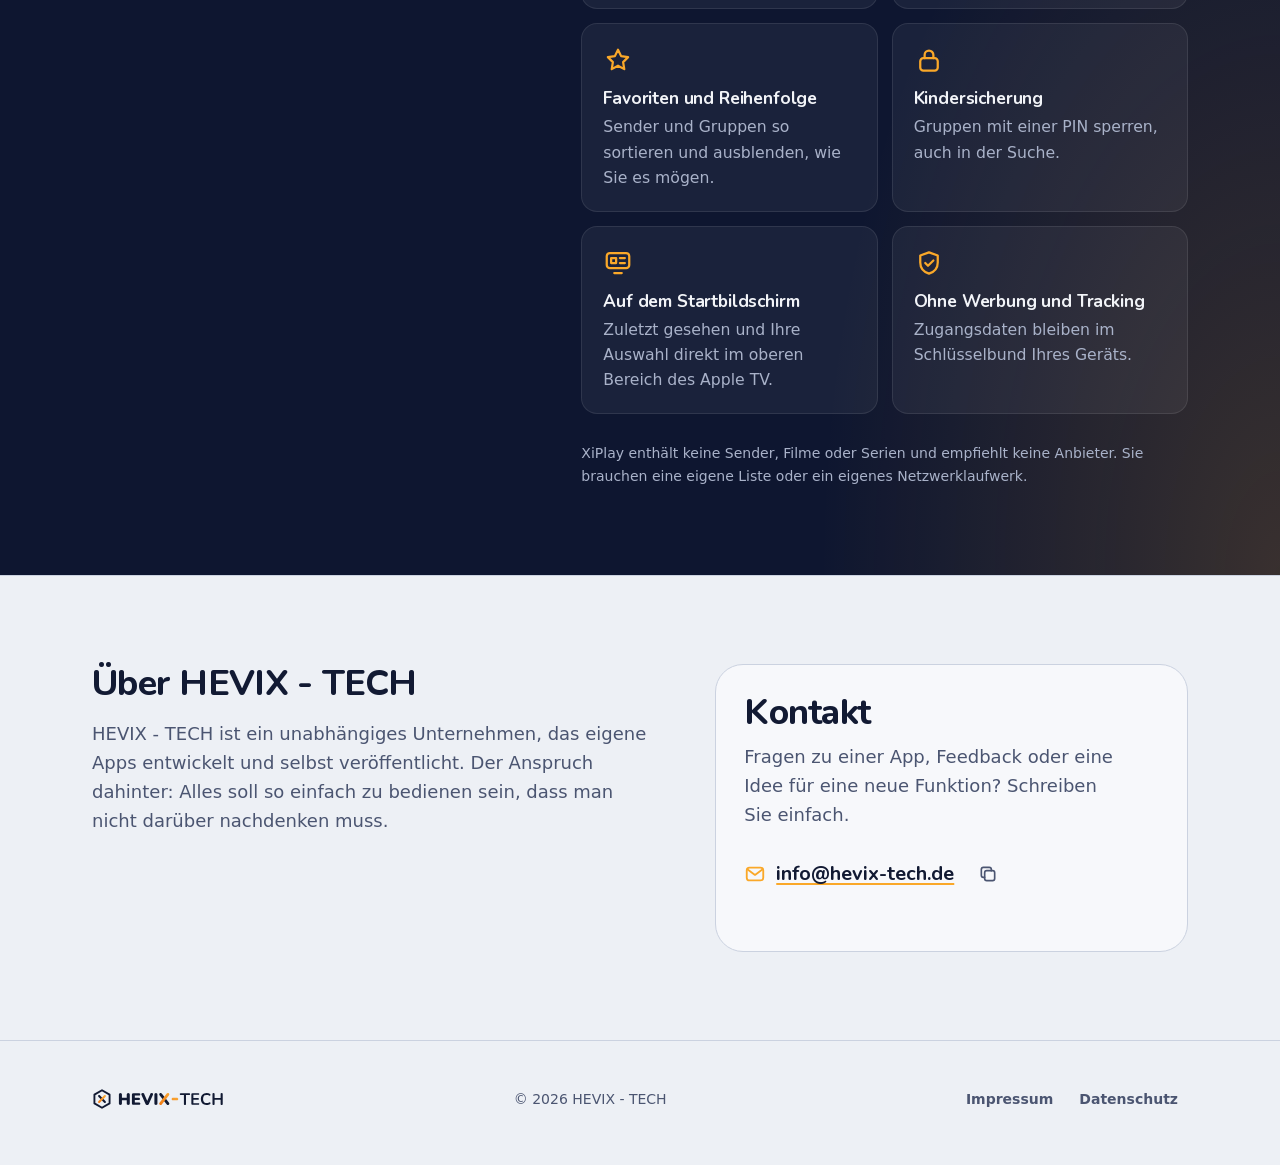
==== commit 4be2bf22: "Website: Nunito für Überschriften und Logos - Überschriften in Nunito (eigene woff2-Dateien mit OFL-" ====
--- a/index.html
+++ b/index.html
@@ -16,7 +16,8 @@
 <meta property="og:image" content="https://hevix-tech.de/assets/og-image.png">
 <link rel="icon" href="/favicon.svg" type="image/svg+xml">
 <link rel="apple-touch-icon" href="/apple-touch-icon.png">
-<link rel="stylesheet" href="/assets/site.css?v=8">
+<link rel="preload" href="/assets/fonts/nunito-latin.woff2" as="font" type="font/woff2" crossorigin>
+<link rel="stylesheet" href="/assets/site.css?v=9">
 <script>document.documentElement.classList.add("js")</script>
 <script src="/assets/vendor/gsap.min.js" defer></script>
 <script src="/assets/site.js?v=7" defer></script>
@@ -26,11 +27,11 @@
   <defs><linearGradient id="hxg" x1="0" y1="1" x2="1" y2="0"><stop offset="0" stop-color="#F27A12"/><stop offset="1" stop-color="#FBB13C"/></linearGradient></defs>
   <symbol id="mark" viewBox="0 0 48 48">
     <path d="M24 3 42.19 13.5V34.5L24 45 5.81 34.5V13.5Z" fill="none" stroke="currentColor" stroke-width="4.5" stroke-linejoin="round"/>
-    <path fill="currentColor" d="M21.06 24L14.84 15.35C14.67 15.11 14.72 14.77 14.96 14.60C15.05 14.54 15.16 14.50 15.28 14.50L20.01 14.50C20.18 14.50 20.34 14.58 20.44 14.72L33.44 32.65C33.62 32.89 33.57 33.22 33.32 33.40C33.23 33.46 33.12 33.50 33.01 33.50L28.17 33.50C28 33.50 27.84 33.42 27.74 33.28Z"/><path fill="url(#hxg)" d="M20.88 24L14.56 32.64C14.38 32.88 14.43 33.22 14.67 33.40C14.77 33.46 14.88 33.50 14.99 33.50L19.79 33.50C19.97 33.50 20.13 33.42 20.23 33.27L33.02 15.35C33.20 15.11 33.14 14.77 32.90 14.60C32.81 14.53 32.70 14.50 32.59 14.50L28.10 14.50C27.93 14.50 27.77 14.58 27.67 14.72Z"/>
+    <path fill="currentColor" d="M18.77 15.23L32.77 29.23C33.74 30.21 33.74 31.79 32.77 32.77C31.79 33.74 30.21 33.74 29.23 32.77L15.23 18.77C14.26 17.79 14.26 16.21 15.23 15.23C16.21 14.26 17.79 14.26 18.77 15.23Z"/><path fill="url(#hxg)" d="M15.23 29.23L29.23 15.23C30.21 14.26 31.79 14.26 32.77 15.23C33.74 16.21 33.74 17.79 32.77 18.77L18.77 32.77C17.79 33.74 16.21 33.74 15.23 32.77C14.26 31.79 14.26 30.21 15.23 29.23Z"/>
   </symbol>
-  <symbol id="logo" viewBox="0 0 330 48">
+  <symbol id="logo" viewBox="0 0 318 48">
     <use href="#mark" width="48" height="48"/>
-    <path fill="currentColor" d="M83.51 38L83.51 10L91.43 10L91.43 38ZM64.81 38L64.81 10L72.74 10L72.74 38ZM72.17 27.08L72.17 20.50L84.06 20.50L84.06 27.08ZM97.06 38L97.06 10L118.99 10L118.99 16.14L104.88 16.14L104.88 31.86L119.52 31.86L119.52 38ZM104.32 26.74L104.32 20.85L117.32 20.85L117.32 26.74ZM132.14 38L120.17 10L128.71 10L138.81 34.24L133.77 34.24L144.10 10L151.91 10L139.95 38ZM153.56 38L153.56 10L161.49 10L161.49 38ZM173.93 24L164.76 11.26C164.50 10.90 164.58 10.40 164.94 10.15C165.07 10.05 165.23 10 165.40 10L172.37 10C172.63 10 172.87 10.12 173.02 10.33L192.17 36.74C192.43 37.10 192.35 37.59 192 37.85C191.86 37.95 191.70 38 191.53 38L184.41 38C184.15 38 183.91 37.88 183.76 37.67ZM226.04 38L226.04 14.39L216.76 14.39L216.76 10L240.51 10L240.51 14.39L231.23 14.39L231.23 38ZM244.45 38L244.45 10L264.88 10L264.88 14.37L249.62 14.37L249.62 33.63L265.43 33.63L265.43 38ZM249.23 25.91L249.23 21.65L263.17 21.65L263.17 25.91ZM284.21 38.40Q280.99 38.40 278.26 37.34Q275.52 36.28 273.50 34.33Q271.49 32.39 270.37 29.76Q269.24 27.14 269.24 24Q269.24 20.86 270.37 18.24Q271.49 15.61 273.52 13.67Q275.55 11.72 278.29 10.66Q281.03 9.60 284.25 9.60Q287.67 9.60 290.52 10.78Q293.37 11.96 295.31 14.26L291.96 17.46Q290.44 15.79 288.56 14.97Q286.68 14.14 284.49 14.14Q282.31 14.14 280.48 14.87Q278.65 15.59 277.31 16.91Q275.96 18.23 275.22 20.04Q274.48 21.84 274.48 24Q274.48 26.16 275.22 27.96Q275.96 29.77 277.31 31.09Q278.65 32.41 280.48 33.13Q282.31 33.86 284.49 33.86Q286.68 33.86 288.56 33.03Q290.44 32.21 291.96 30.51L295.31 33.70Q293.37 36 290.52 37.20Q287.67 38.40 284.21 38.40ZM319.64 38L319.64 10L324.83 10L324.83 38ZM299.98 38L299.98 10L305.17 10L305.17 38ZM304.74 26.01L304.74 21.56L320.03 21.56L320.03 26.01Z"/><path fill="url(#hxg)" d="M173.66 24L164.34 36.74C164.08 37.09 164.16 37.59 164.51 37.85C164.65 37.95 164.81 38 164.98 38L172.06 38C172.31 38 172.55 37.88 172.70 37.67L191.56 11.25C191.81 10.90 191.73 10.40 191.37 10.15C191.24 10.05 191.08 10 190.91 10L184.31 10C184.05 10 183.82 10.12 183.67 10.32ZM212.80 24L212.80 24C212.80 22.12 211.28 20.59 209.39 20.59L200.21 20.59C198.33 20.59 196.80 22.12 196.80 24L196.80 24C196.80 25.88 198.33 27.41 200.21 27.41L209.39 27.41C211.28 27.41 212.80 25.88 212.80 24Z"/>
+    <path fill="currentColor" d="M68.21 38.37Q66.45 38.37 65.50 37.39Q64.55 36.42 64.55 34.63L64.55 13.37Q64.55 11.57 65.50 10.60Q66.45 9.63 68.21 9.63Q69.97 9.63 70.91 10.60Q71.84 11.57 71.84 13.37L71.84 20.81L83.39 20.81L83.39 13.37Q83.39 11.57 84.34 10.60Q85.29 9.63 87.05 9.63Q88.81 9.63 89.75 10.60Q90.68 11.57 90.68 13.37L90.68 34.63Q90.68 36.42 89.75 37.39Q88.81 38.37 87.05 38.37Q85.29 38.37 84.34 37.39Q83.39 36.42 83.39 34.63L83.39 26.81L71.84 26.81L71.84 34.63Q71.84 36.42 70.93 37.39Q70.01 38.37 68.21 38.37ZM99.58 38Q97.73 38 96.76 37.03Q95.78 36.05 95.78 34.21L95.78 13.79Q95.78 11.95 96.76 10.97Q97.73 10 99.58 10L113.07 10Q114.47 10 115.19 10.72Q115.92 11.44 115.92 12.80Q115.92 14.17 115.19 14.90Q114.47 15.62 113.07 15.62L102.75 15.62L102.75 20.97L112.17 20.97Q113.58 20.97 114.30 21.69Q115.02 22.41 115.02 23.78Q115.02 25.15 114.30 25.87Q113.58 26.59 112.17 26.59L102.75 26.59L102.75 32.38L113.07 32.38Q114.47 32.38 115.19 33.10Q115.92 33.81 115.92 35.19Q115.92 36.56 115.19 37.28Q114.47 38 113.07 38ZM132.47 38.37Q131 38.37 130.05 37.72Q129.10 37.07 128.48 35.70L118.85 14.50Q118.21 13.08 118.46 11.98Q118.71 10.89 119.59 10.26Q120.47 9.63 121.75 9.63Q123.38 9.63 124.21 10.34Q125.04 11.06 125.61 12.45L133.71 31.22L131.49 31.22L139.60 12.41Q140.19 11.03 141.02 10.33Q141.86 9.63 143.39 9.63Q144.62 9.63 145.43 10.26Q146.25 10.89 146.47 11.98Q146.69 13.08 146.05 14.50L136.42 35.70Q135.81 37.07 134.90 37.72Q133.99 38.37 132.47 38.37ZM153.41 38.37Q151.64 38.37 150.69 37.39Q149.75 36.42 149.75 34.63L149.75 13.37Q149.75 11.57 150.69 10.60Q151.64 9.63 153.41 9.63Q155.17 9.63 156.10 10.60Q157.04 11.57 157.04 13.37L157.04 34.63Q157.04 36.42 156.12 37.39Q155.21 38.37 153.41 38.37ZM167.51 10.94L184.84 32.75C186.03 34.25 185.78 36.43 184.29 37.62C182.79 38.81 180.61 38.56 179.42 37.06L162.09 15.25C160.90 13.75 161.14 11.57 162.64 10.38C164.14 9.19 166.32 9.44 167.51 10.94ZM223.10 38.32Q221.87 38.32 221.22 37.62Q220.56 36.93 220.56 35.70L220.56 14.25L212.82 14.25Q211.78 14.25 211.21 13.67Q210.63 13.10 210.63 12.10Q210.63 11.07 211.21 10.54Q211.78 10 212.82 10L233.39 10Q234.42 10 235 10.54Q235.57 11.07 235.57 12.10Q235.57 13.10 235 13.67Q234.42 14.25 233.39 14.25L225.64 14.25L225.64 35.70Q225.64 36.93 225.01 37.62Q224.37 38.32 223.10 38.32ZM241.17 38Q239.86 38 239.17 37.30Q238.47 36.61 238.47 35.30L238.47 12.70Q238.47 11.39 239.17 10.70Q239.86 10 241.17 10L255.35 10Q256.34 10 256.88 10.52Q257.42 11.03 257.42 11.99Q257.42 12.98 256.88 13.51Q256.34 14.05 255.35 14.05L243.36 14.05L243.36 21.76L254.48 21.76Q255.51 21.76 256.03 22.27Q256.54 22.79 256.54 23.78Q256.54 24.77 256.03 25.29Q255.51 25.81 254.48 25.81L243.36 25.81L243.36 33.95L255.35 33.95Q256.34 33.95 256.88 34.47Q257.42 34.98 257.42 35.97Q257.42 36.97 256.88 37.48Q256.34 38 255.35 38ZM275.17 38.40Q270.80 38.40 267.68 36.63Q264.57 34.86 262.90 31.63Q261.23 28.39 261.23 23.98Q261.23 20.68 262.18 18.04Q263.14 15.40 264.92 13.51Q266.71 11.63 269.31 10.62Q271.91 9.60 275.17 9.60Q277.35 9.60 279.46 10.16Q281.56 10.71 283.15 11.75Q283.99 12.26 284.27 13Q284.54 13.73 284.38 14.43Q284.23 15.12 283.73 15.60Q283.23 16.08 282.50 16.14Q281.76 16.20 280.89 15.64Q279.66 14.85 278.23 14.49Q276.80 14.13 275.33 14.13Q272.51 14.13 270.56 15.28Q268.62 16.43 267.62 18.62Q266.63 20.80 266.63 23.98Q266.63 27.12 267.62 29.34Q268.62 31.57 270.56 32.72Q272.51 33.87 275.33 33.87Q276.84 33.87 278.31 33.49Q279.78 33.11 281.09 32.32Q281.96 31.80 282.66 31.86Q283.35 31.92 283.83 32.36Q284.31 32.80 284.46 33.45Q284.62 34.11 284.38 34.80Q284.15 35.50 283.43 36.01Q281.84 37.17 279.64 37.78Q277.43 38.40 275.17 38.40ZM291.69 38.32Q290.46 38.32 289.81 37.62Q289.15 36.93 289.15 35.70L289.15 12.30Q289.15 11.03 289.81 10.36Q290.46 9.68 291.69 9.68Q292.92 9.68 293.58 10.36Q294.23 11.03 294.23 12.30L294.23 21.68L308.65 21.68L308.65 12.30Q308.65 11.03 309.31 10.36Q309.96 9.68 311.19 9.68Q312.42 9.68 313.08 10.36Q313.73 11.03 313.73 12.30L313.73 35.70Q313.73 36.93 313.08 37.62Q312.42 38.32 311.19 38.32Q309.96 38.32 309.31 37.62Q308.65 36.93 308.65 35.70L308.65 25.93L294.23 25.93L294.23 35.70Q294.23 36.93 293.60 37.62Q292.96 38.32 291.69 38.32Z"/><path fill="url(#hxg)" d="M162.09 32.75L179.42 10.94C180.61 9.44 182.79 9.19 184.29 10.38C185.78 11.57 186.03 13.75 184.84 15.25L167.51 37.06C166.32 38.56 164.14 38.81 162.64 37.62C161.14 36.43 160.90 34.25 162.09 32.75ZM206.98 24L206.98 24C206.98 22.27 205.57 20.87 203.84 20.87L194.23 20.87C192.49 20.87 191.09 22.27 191.09 24L191.09 24C191.09 25.73 192.49 27.13 194.23 27.13L203.84 27.13C205.57 27.13 206.98 25.73 206.98 24Z"/>
   </symbol>
   <symbol id="chev" viewBox="0 0 24 24"><path d="M6 15l6-6 6 6" fill="none" stroke="currentColor" stroke-width="2.4" stroke-linecap="round" stroke-linejoin="round"/></symbol>
   <symbol id="mail" viewBox="0 0 24 24"><g fill="none" stroke="currentColor" stroke-width="2" stroke-linecap="round" stroke-linejoin="round"><rect x="3" y="5" width="18" height="14" rx="3"/><path d="m4 7 8 6 8-6"/></g></symbol>
@@ -50,7 +51,7 @@
 
 <header class="site-header">
   <div class="wrap">
-    <a class="brand" href="/" aria-label="HEVIX - TECH, zur Startseite"><svg viewBox="0 0 330 48" aria-hidden="true"><use href="#logo"/></svg></a>
+    <a class="brand" href="/" aria-label="HEVIX - TECH, zur Startseite"><svg viewBox="0 0 318 48" aria-hidden="true"><use href="#logo"/></svg></a>
     <nav aria-label="Hauptmenü">
       <details class="menu">
         <summary><svg class="menu-mark" viewBox="0 0 48 48" aria-hidden="true"><use href="#mark"/></svg>Menü</summary>
@@ -253,7 +254,7 @@
 
 <footer class="site-footer">
   <div class="wrap">
-    <svg viewBox="0 0 330 48" role="img" aria-label="HEVIX - TECH"><use href="#logo"/></svg>
+    <svg viewBox="0 0 318 48" role="img" aria-label="HEVIX - TECH"><use href="#logo"/></svg>
     <span>© 2026 <span translate="no">HEVIX&nbsp;-&nbsp;TECH</span></span>
     <nav aria-label="Rechtliches">
       <a href="/impressum.html">Impressum</a>
--- a/assets/site.css
+++ b/assets/site.css
@@ -1,6 +1,14 @@
+/* Nunito (SIL OFL, Lizenz: /assets/fonts/OFL-Nunito.txt) – eigene Dateien, keine fremden Server */
+@font-face { font-family: "Nunito"; font-style: normal; font-weight: 600 900; font-display: swap;
+  src: url("/assets/fonts/nunito-latin-ext.woff2") format("woff2");
+  unicode-range: U+0100-02BA, U+02BD-02C5, U+02C7-02CC, U+02CE-02D7, U+02DD-02FF, U+0304, U+0308, U+0329, U+1D00-1DBF, U+1E00-1E9F, U+1EF2-1EFF, U+2020, U+20A0-20AB, U+20AD-20C4, U+2113, U+2C60-2C7F, U+A720-A7FF; }
+@font-face { font-family: "Nunito"; font-style: normal; font-weight: 600 900; font-display: swap;
+  src: url("/assets/fonts/nunito-latin.woff2") format("woff2");
+  unicode-range: U+0000-00FF, U+0131, U+0152-0153, U+02BB-02BC, U+02C6, U+02DA, U+02DC, U+0304, U+0308, U+0329, U+2000-206F, U+20AC, U+2122, U+2191, U+2193, U+2212, U+2215, U+FEFF, U+FFFD; }
+
 /* HEVIX - TECH · Gestaltung
    Idee: Die Seite ist hell und ruhig, der Fernseher oben ist das eine laute Element.
-   Farben aus Zapp (Orange #FAA829), Schrift: Apples runde Systemschrift (kein Laden von fremden Servern). */
+   Farben aus Zapp (Orange #FAA829), Überschriften: Nunito (eigene Dateien), Text: Systemschrift – nichts von fremden Servern. */
 
 :root {
   color-scheme: light dark;
@@ -16,7 +24,7 @@
   --orange: #FAA829;
   --on-orange: #14110C;
 
-  --font-display: ui-rounded, "SF Pro Rounded", system-ui, -apple-system, "Segoe UI", Roboto, "Helvetica Neue", Arial, sans-serif;
+  --font-display: "Nunito", ui-rounded, "SF Pro Rounded", system-ui, -apple-system, "Segoe UI", Roboto, "Helvetica Neue", Arial, sans-serif;
   --font-body: system-ui, -apple-system, "Segoe UI", Roboto, "Helvetica Neue", Arial, sans-serif;
 
   --step--1: 0.875rem;
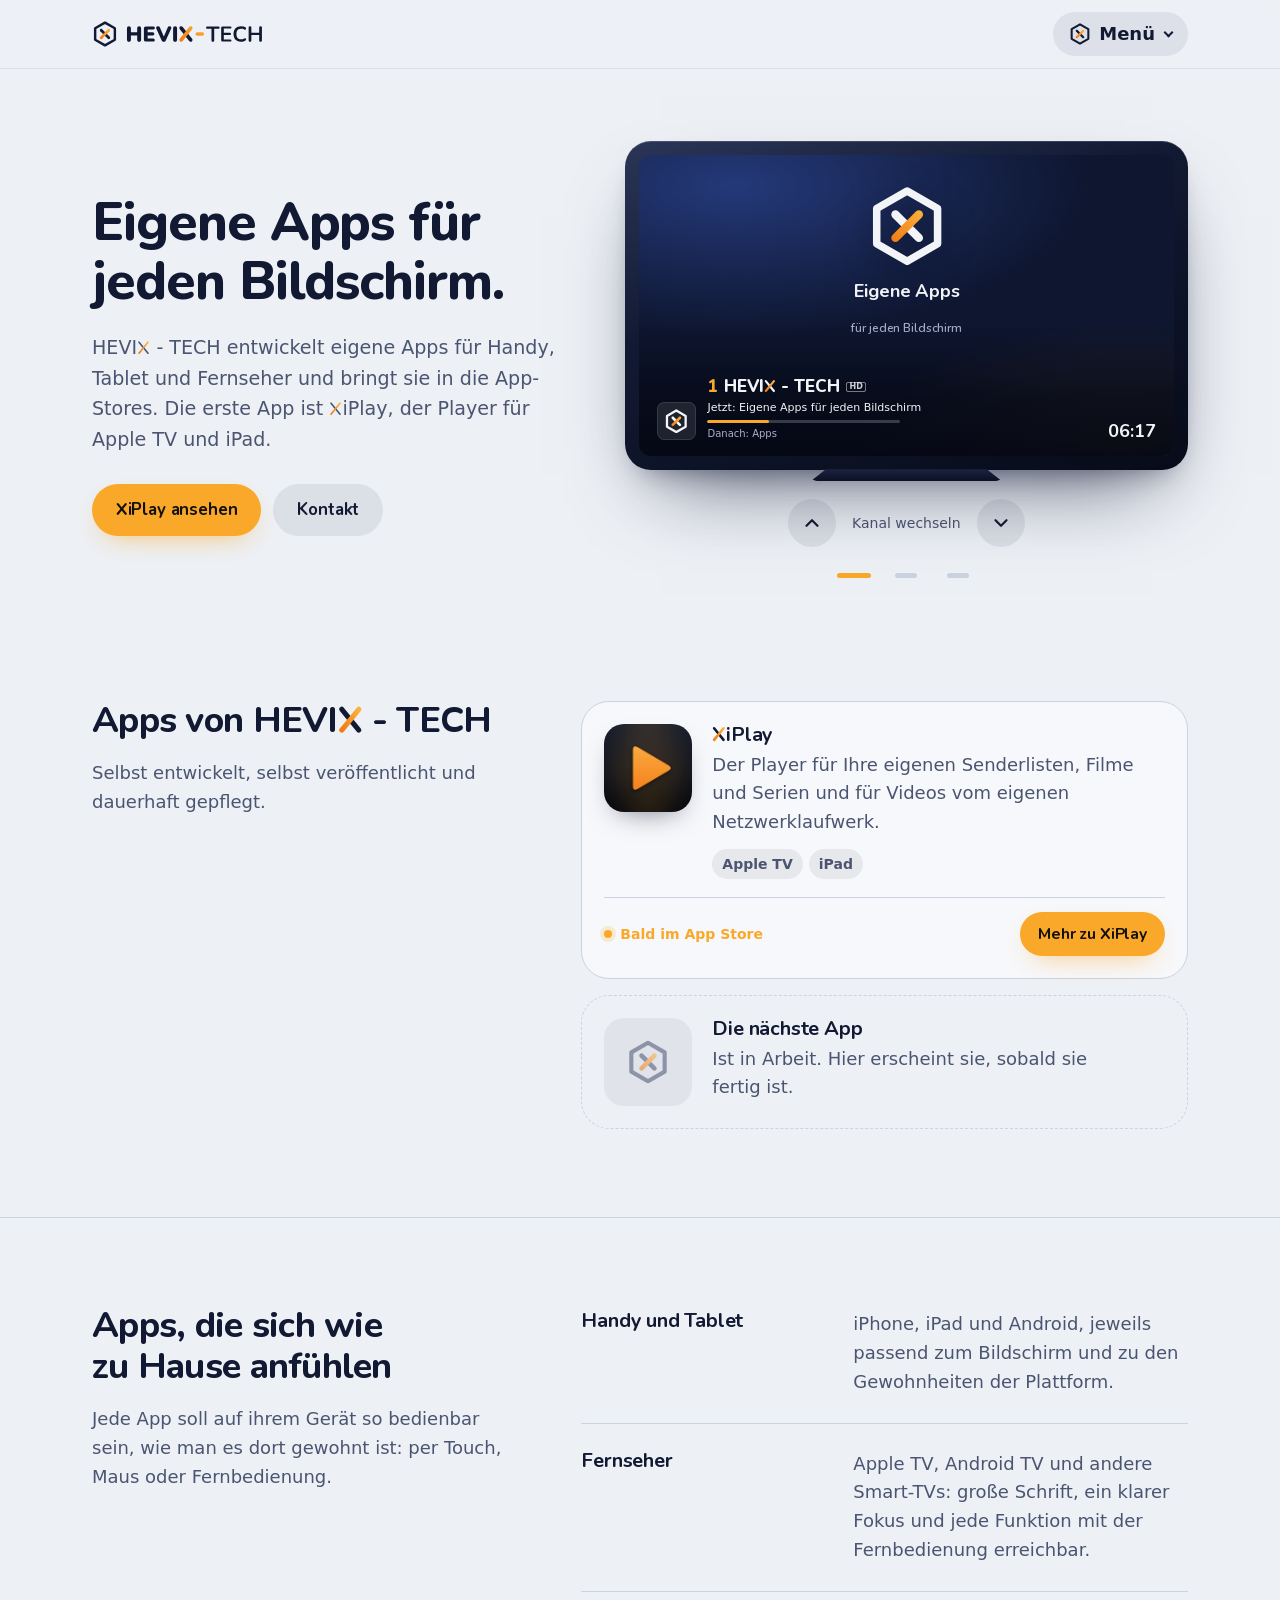
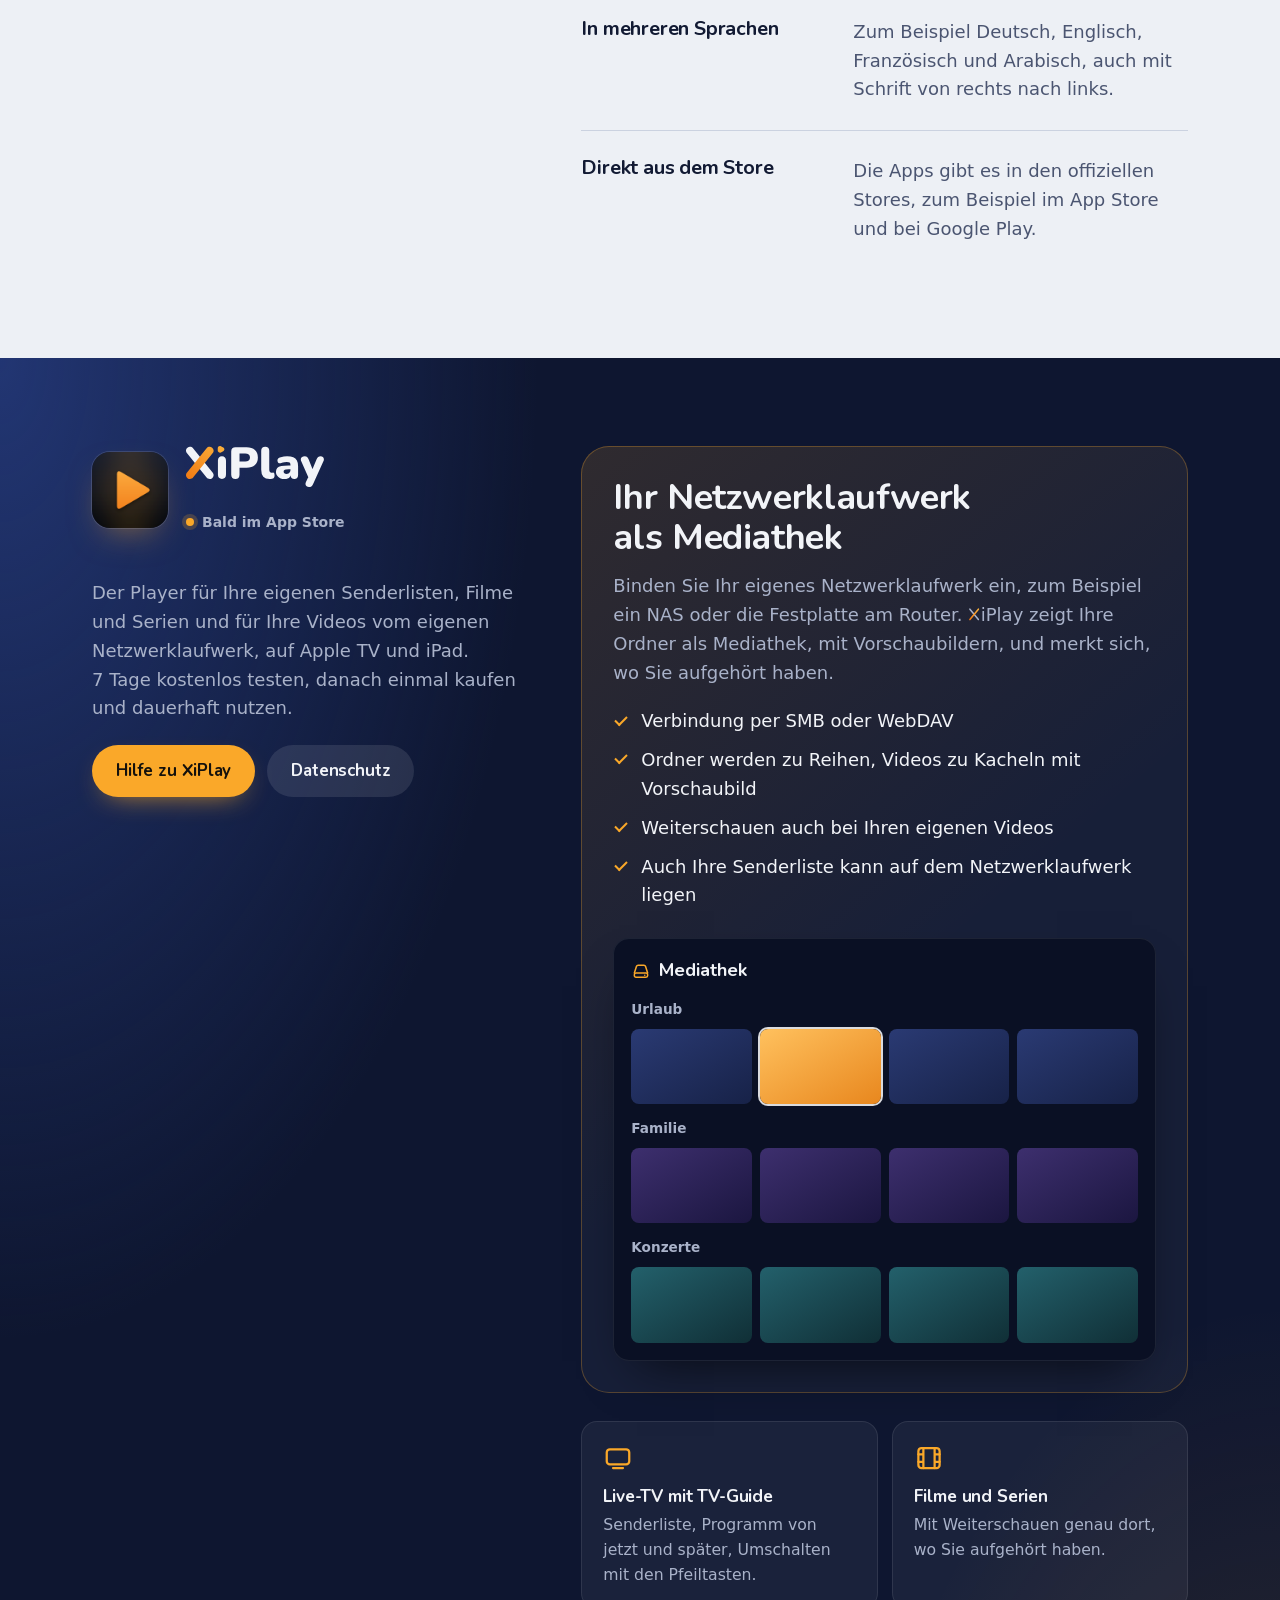
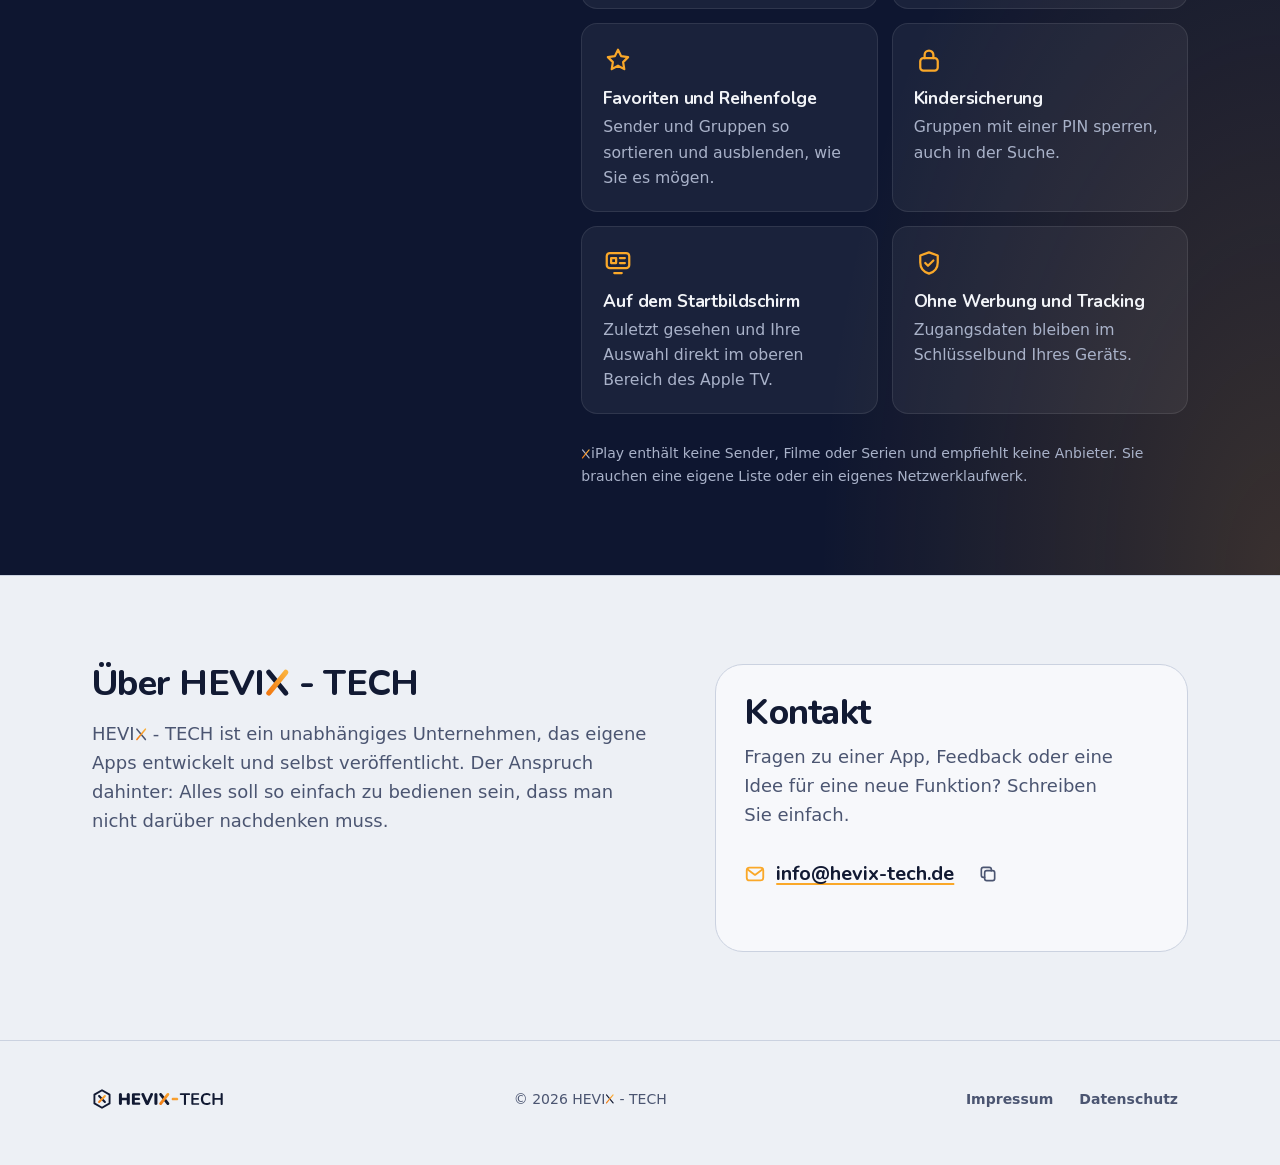
==== commit 576ef192: "Website: Logo-X in allen Markennamen - Jedes sichtbare „HEVIX“ und „XiPlay“ (Überschriften, Menü, Bu" ====
--- a/index.html
+++ b/index.html
@@ -17,10 +17,10 @@
 <link rel="icon" href="/favicon.svg" type="image/svg+xml">
 <link rel="apple-touch-icon" href="/apple-touch-icon.png">
 <link rel="preload" href="/assets/fonts/nunito-latin.woff2" as="font" type="font/woff2" crossorigin>
-<link rel="stylesheet" href="/assets/site.css?v=9">
+<link rel="stylesheet" href="/assets/site.css?v=11">
 <script>document.documentElement.classList.add("js")</script>
 <script src="/assets/vendor/gsap.min.js" defer></script>
-<script src="/assets/site.js?v=7" defer></script>
+<script src="/assets/site.js?v=9" defer></script>
 </head>
 <body>
 <svg width="0" height="0" style="position:absolute" aria-hidden="true" focusable="false">
@@ -33,6 +33,7 @@
     <use href="#mark" width="48" height="48"/>
     <path fill="currentColor" d="M68.21 38.37Q66.45 38.37 65.50 37.39Q64.55 36.42 64.55 34.63L64.55 13.37Q64.55 11.57 65.50 10.60Q66.45 9.63 68.21 9.63Q69.97 9.63 70.91 10.60Q71.84 11.57 71.84 13.37L71.84 20.81L83.39 20.81L83.39 13.37Q83.39 11.57 84.34 10.60Q85.29 9.63 87.05 9.63Q88.81 9.63 89.75 10.60Q90.68 11.57 90.68 13.37L90.68 34.63Q90.68 36.42 89.75 37.39Q88.81 38.37 87.05 38.37Q85.29 38.37 84.34 37.39Q83.39 36.42 83.39 34.63L83.39 26.81L71.84 26.81L71.84 34.63Q71.84 36.42 70.93 37.39Q70.01 38.37 68.21 38.37ZM99.58 38Q97.73 38 96.76 37.03Q95.78 36.05 95.78 34.21L95.78 13.79Q95.78 11.95 96.76 10.97Q97.73 10 99.58 10L113.07 10Q114.47 10 115.19 10.72Q115.92 11.44 115.92 12.80Q115.92 14.17 115.19 14.90Q114.47 15.62 113.07 15.62L102.75 15.62L102.75 20.97L112.17 20.97Q113.58 20.97 114.30 21.69Q115.02 22.41 115.02 23.78Q115.02 25.15 114.30 25.87Q113.58 26.59 112.17 26.59L102.75 26.59L102.75 32.38L113.07 32.38Q114.47 32.38 115.19 33.10Q115.92 33.81 115.92 35.19Q115.92 36.56 115.19 37.28Q114.47 38 113.07 38ZM132.47 38.37Q131 38.37 130.05 37.72Q129.10 37.07 128.48 35.70L118.85 14.50Q118.21 13.08 118.46 11.98Q118.71 10.89 119.59 10.26Q120.47 9.63 121.75 9.63Q123.38 9.63 124.21 10.34Q125.04 11.06 125.61 12.45L133.71 31.22L131.49 31.22L139.60 12.41Q140.19 11.03 141.02 10.33Q141.86 9.63 143.39 9.63Q144.62 9.63 145.43 10.26Q146.25 10.89 146.47 11.98Q146.69 13.08 146.05 14.50L136.42 35.70Q135.81 37.07 134.90 37.72Q133.99 38.37 132.47 38.37ZM153.41 38.37Q151.64 38.37 150.69 37.39Q149.75 36.42 149.75 34.63L149.75 13.37Q149.75 11.57 150.69 10.60Q151.64 9.63 153.41 9.63Q155.17 9.63 156.10 10.60Q157.04 11.57 157.04 13.37L157.04 34.63Q157.04 36.42 156.12 37.39Q155.21 38.37 153.41 38.37ZM167.51 10.94L184.84 32.75C186.03 34.25 185.78 36.43 184.29 37.62C182.79 38.81 180.61 38.56 179.42 37.06L162.09 15.25C160.90 13.75 161.14 11.57 162.64 10.38C164.14 9.19 166.32 9.44 167.51 10.94ZM223.10 38.32Q221.87 38.32 221.22 37.62Q220.56 36.93 220.56 35.70L220.56 14.25L212.82 14.25Q211.78 14.25 211.21 13.67Q210.63 13.10 210.63 12.10Q210.63 11.07 211.21 10.54Q211.78 10 212.82 10L233.39 10Q234.42 10 235 10.54Q235.57 11.07 235.57 12.10Q235.57 13.10 235 13.67Q234.42 14.25 233.39 14.25L225.64 14.25L225.64 35.70Q225.64 36.93 225.01 37.62Q224.37 38.32 223.10 38.32ZM241.17 38Q239.86 38 239.17 37.30Q238.47 36.61 238.47 35.30L238.47 12.70Q238.47 11.39 239.17 10.70Q239.86 10 241.17 10L255.35 10Q256.34 10 256.88 10.52Q257.42 11.03 257.42 11.99Q257.42 12.98 256.88 13.51Q256.34 14.05 255.35 14.05L243.36 14.05L243.36 21.76L254.48 21.76Q255.51 21.76 256.03 22.27Q256.54 22.79 256.54 23.78Q256.54 24.77 256.03 25.29Q255.51 25.81 254.48 25.81L243.36 25.81L243.36 33.95L255.35 33.95Q256.34 33.95 256.88 34.47Q257.42 34.98 257.42 35.97Q257.42 36.97 256.88 37.48Q256.34 38 255.35 38ZM275.17 38.40Q270.80 38.40 267.68 36.63Q264.57 34.86 262.90 31.63Q261.23 28.39 261.23 23.98Q261.23 20.68 262.18 18.04Q263.14 15.40 264.92 13.51Q266.71 11.63 269.31 10.62Q271.91 9.60 275.17 9.60Q277.35 9.60 279.46 10.16Q281.56 10.71 283.15 11.75Q283.99 12.26 284.27 13Q284.54 13.73 284.38 14.43Q284.23 15.12 283.73 15.60Q283.23 16.08 282.50 16.14Q281.76 16.20 280.89 15.64Q279.66 14.85 278.23 14.49Q276.80 14.13 275.33 14.13Q272.51 14.13 270.56 15.28Q268.62 16.43 267.62 18.62Q266.63 20.80 266.63 23.98Q266.63 27.12 267.62 29.34Q268.62 31.57 270.56 32.72Q272.51 33.87 275.33 33.87Q276.84 33.87 278.31 33.49Q279.78 33.11 281.09 32.32Q281.96 31.80 282.66 31.86Q283.35 31.92 283.83 32.36Q284.31 32.80 284.46 33.45Q284.62 34.11 284.38 34.80Q284.15 35.50 283.43 36.01Q281.84 37.17 279.64 37.78Q277.43 38.40 275.17 38.40ZM291.69 38.32Q290.46 38.32 289.81 37.62Q289.15 36.93 289.15 35.70L289.15 12.30Q289.15 11.03 289.81 10.36Q290.46 9.68 291.69 9.68Q292.92 9.68 293.58 10.36Q294.23 11.03 294.23 12.30L294.23 21.68L308.65 21.68L308.65 12.30Q308.65 11.03 309.31 10.36Q309.96 9.68 311.19 9.68Q312.42 9.68 313.08 10.36Q313.73 11.03 313.73 12.30L313.73 35.70Q313.73 36.93 313.08 37.62Q312.42 38.32 311.19 38.32Q309.96 38.32 309.31 37.62Q308.65 36.93 308.65 35.70L308.65 25.93L294.23 25.93L294.23 35.70Q294.23 36.93 293.60 37.62Q292.96 38.32 291.69 38.32Z"/><path fill="url(#hxg)" d="M162.09 32.75L179.42 10.94C180.61 9.44 182.79 9.19 184.29 10.38C185.78 11.57 186.03 13.75 184.84 15.25L167.51 37.06C166.32 38.56 164.14 38.81 162.64 37.62C161.14 36.43 160.90 34.25 162.09 32.75ZM206.98 24L206.98 24C206.98 22.27 205.57 20.87 203.84 20.87L194.23 20.87C192.49 20.87 191.09 22.27 191.09 24L191.09 24C191.09 25.73 192.49 27.13 194.23 27.13L203.84 27.13C205.57 27.13 206.98 25.73 206.98 24Z"/>
   </symbol>
+  <symbol id="bx" viewBox="0 0 97 100" overflow="visible"><line x1="15" y1="9" x2="82" y2="91" stroke="currentColor" stroke-linecap="round"/><line x1="15" y1="91" x2="82" y2="9" style="stroke: var(--bx-slash, url(#hxg))" stroke-linecap="round"/></symbol>
   <symbol id="chev" viewBox="0 0 24 24"><path d="M6 15l6-6 6 6" fill="none" stroke="currentColor" stroke-width="2.4" stroke-linecap="round" stroke-linejoin="round"/></symbol>
   <symbol id="mail" viewBox="0 0 24 24"><g fill="none" stroke="currentColor" stroke-width="2" stroke-linecap="round" stroke-linejoin="round"><rect x="3" y="5" width="18" height="14" rx="3"/><path d="m4 7 8 6 8-6"/></g></symbol>
   <symbol id="copy" viewBox="0 0 24 24"><g fill="none" stroke="currentColor" stroke-width="2" stroke-linecap="round" stroke-linejoin="round"><rect x="8" y="8" width="12" height="12" rx="2.5"/><path d="M16 8V6.5A2.5 2.5 0 0 0 13.5 4h-7A2.5 2.5 0 0 0 4 6.5v7A2.5 2.5 0 0 0 6.5 16H8"/></g></symbol>
@@ -57,8 +58,8 @@
         <summary><svg class="menu-mark" viewBox="0 0 48 48" aria-hidden="true"><use href="#mark"/></svg>Menü</summary>
         <ul>
           <li><a href="#apps">Apps</a></li>
-          <li><a href="#xiplay"><span translate="no">XiPlay</span></a></li>
-          <li><a href="#ueber"><span>Über <span translate="no">HEVIX&nbsp;-&nbsp;TECH</span></span></a></li>
+          <li><a href="#xiplay"><span translate="no"><span class="bxw"><svg class="bx" viewBox="0 0 97 100" aria-hidden="true"><use href="#bx"/></svg><span class="sr-only">X</span>iPlay</span></span></a></li>
+          <li><a href="#ueber"><span>Über <span translate="no"><span class="bxw">HEVI<svg class="bx" viewBox="0 0 97 100" aria-hidden="true"><use href="#bx"/></svg><span class="sr-only">X</span></span>&nbsp;-&nbsp;TECH</span></span></a></li>
           <li><a href="#kontakt">Kontakt</a></li>
           <li class="sep"><a href="/impressum.html">Impressum</a></li>
           <li><a href="/datenschutz.html">Datenschutz</a></li>
@@ -73,9 +74,9 @@
     <div class="wrap">
       <div class="hero-text">
         <h1 id="titel">Eigene Apps für jeden Bildschirm.</h1>
-        <p class="lead"><span translate="no">HEVIX&nbsp;-&nbsp;TECH</span> entwickelt eigene Apps für Handy, Tablet und Fernseher und bringt sie in die App-Stores. Die erste App ist <span translate="no">XiPlay</span>, der Player für Apple&nbsp;TV und iPad.</p>
+        <p class="lead"><span translate="no"><span class="bxw">HEVI<svg class="bx" viewBox="0 0 97 100" aria-hidden="true"><use href="#bx"/></svg><span class="sr-only">X</span></span>&nbsp;-&nbsp;TECH</span> entwickelt eigene Apps für Handy, Tablet und Fernseher und bringt sie in die App-Stores. Die erste App ist <span translate="no"><span class="bxw"><svg class="bx" viewBox="0 0 97 100" aria-hidden="true"><use href="#bx"/></svg><span class="sr-only">X</span>iPlay</span></span>, der Player für Apple&nbsp;TV und iPad.</p>
         <div class="actions">
-          <a class="btn btn-primary" href="#xiplay"><span><span translate="no">XiPlay</span> ansehen</span></a>
+          <a class="btn btn-primary" href="#xiplay"><span><span translate="no"><span class="bxw"><svg class="bx" viewBox="0 0 97 100" aria-hidden="true"><use href="#bx"/></svg><span class="sr-only">X</span>iPlay</span></span> ansehen</span></a>
           <a class="btn btn-quiet" href="#kontakt">Kontakt</a>
         </div>
       </div>
@@ -107,7 +108,7 @@
             <div class="infobar" aria-hidden="true">
               <div class="ib-logo"><svg viewBox="0 0 48 48"><use href="#mark"/></svg></div>
               <div>
-                <div class="ib-title"><span class="ib-num">1</span><span class="ib-name"><span translate="no">HEVIX&nbsp;-&nbsp;TECH</span></span><span class="ib-badge">HD</span></div>
+                <div class="ib-title"><span class="ib-num">1</span><span class="ib-name"><span translate="no"><span class="bxw">HEVI<svg class="bx" viewBox="0 0 97 100" aria-hidden="true"><use href="#bx"/></svg><span class="sr-only">X</span></span>&nbsp;-&nbsp;TECH</span></span><span class="ib-badge">HD</span></div>
                 <p class="ib-now">Jetzt: Eigene Apps für jeden Bildschirm</p>
                 <div class="ib-bar"><i></i></div>
                 <p class="ib-next">Danach: Apps</p>
@@ -127,7 +128,7 @@
           <button class="remote-btn" type="button" data-zap="-1" aria-label="Vorheriger Kanal"><svg aria-hidden="true" style="transform:rotate(180deg)"><use href="#chev"/></svg></button>
         </div>
         <ul class="channel-list" aria-label="Kanäle"></ul>
-        <figcaption class="sr-only" aria-live="polite" id="kanal-ansage">Kanal 1: <span translate="no">HEVIX&nbsp;-&nbsp;TECH</span></figcaption>
+        <figcaption class="sr-only" aria-live="polite" id="kanal-ansage">Kanal 1: <span translate="no"><span class="bxw">HEVI<svg class="bx" viewBox="0 0 97 100" aria-hidden="true"><use href="#bx"/></svg><span class="sr-only">X</span></span>&nbsp;-&nbsp;TECH</span></figcaption>
       </figure>
     </div>
   </section>
@@ -135,20 +136,20 @@
   <section class="section shelf-section" id="apps" aria-labelledby="apps-titel">
     <div class="wrap split">
       <div class="head shelf-head">
-        <h2 id="apps-titel">Apps von <span translate="no">HEVIX&nbsp;-&nbsp;TECH</span></h2>
+        <h2 id="apps-titel">Apps von <span translate="no"><span class="bxw">HEVI<svg class="bx" viewBox="0 0 97 100" aria-hidden="true"><use href="#bx"/></svg><span class="sr-only">X</span></span>&nbsp;-&nbsp;TECH</span></h2>
         <p>Selbst entwickelt, selbst veröffentlicht und dauerhaft gepflegt.</p>
       </div>
       <ul class="shelf">
         <li class="app-card">
           <img src="/assets/zapp-icon.png" srcset="/assets/zapp-icon@2x.png 2x" alt="" width="88" height="88" loading="lazy" decoding="async">
           <div class="app-body">
-            <h3 translate="no">XiPlay</h3>
+            <h3 translate="no"><span class="bxw"><svg class="bx" viewBox="0 0 97 100" aria-hidden="true"><use href="#bx"/></svg><span class="sr-only">X</span>iPlay</span></h3>
             <p>Der Player für Ihre eigenen Senderlisten, Filme und Serien und für Videos vom eigenen Netzwerklaufwerk.</p>
             <ul class="chips" aria-label="Geräte"><li>Apple&nbsp;TV</li><li>iPad</li></ul>
           </div>
           <div class="app-foot">
             <span class="status">Bald im App Store</span>
-            <a class="btn btn-primary btn-small" href="#xiplay"><span>Mehr zu <span translate="no">XiPlay</span></span></a>
+            <a class="btn btn-primary btn-small" href="#xiplay"><span>Mehr zu <span translate="no"><span class="bxw"><svg class="bx" viewBox="0 0 97 100" aria-hidden="true"><use href="#bx"/></svg><span class="sr-only">X</span>iPlay</span></span></span></a>
           </div>
         </li>
         <li class="app-card app-next" aria-label="Die nächste App ist in Arbeit">
@@ -190,7 +191,7 @@
         <div class="zapp-intro">
           <p>Der Player für Ihre eigenen Senderlisten, Filme und Serien und für Ihre Videos vom eigenen Netzwerklaufwerk, auf Apple&nbsp;TV und iPad. 7&nbsp;Tage kostenlos testen, danach einmal kaufen und dauerhaft nutzen.</p>
           <div class="actions">
-            <a class="btn btn-primary" href="mailto:info@hevix-tech.de?subject=Hilfe%20zu%20XiPlay"><span>Hilfe zu <span translate="no">XiPlay</span></span></a>
+            <a class="btn btn-primary" href="mailto:info@hevix-tech.de?subject=Hilfe%20zu%20XiPlay"><span>Hilfe zu <span translate="no"><span class="bxw"><svg class="bx" viewBox="0 0 97 100" aria-hidden="true"><use href="#bx"/></svg><span class="sr-only">X</span>iPlay</span></span></span></a>
             <a class="btn btn-quiet" href="/datenschutz.html#xiplay">Datenschutz</a>
           </div>
         </div>
@@ -200,7 +201,7 @@
       <div class="nas">
         <div class="nas-text">
           <h3 class="nas-title">Ihr Netzwerklaufwerk als Mediathek</h3>
-          <p>Binden Sie Ihr eigenes Netzwerklaufwerk ein, zum Beispiel ein NAS oder die Festplatte am Router. <span translate="no">XiPlay</span> zeigt Ihre Ordner als Mediathek, mit Vorschaubildern, und merkt sich, wo Sie aufgehört haben.</p>
+          <p>Binden Sie Ihr eigenes Netzwerklaufwerk ein, zum Beispiel ein NAS oder die Festplatte am Router. <span translate="no"><span class="bxw"><svg class="bx" viewBox="0 0 97 100" aria-hidden="true"><use href="#bx"/></svg><span class="sr-only">X</span>iPlay</span></span> zeigt Ihre Ordner als Mediathek, mit Vorschaubildern, und merkt sich, wo Sie aufgehört haben.</p>
           <ul class="nas-list">
             <li>Verbindung per SMB oder WebDAV</li>
             <li>Ordner werden zu Reihen, Videos zu Kacheln mit Vorschaubild</li>
@@ -224,7 +225,7 @@
         <li><svg aria-hidden="true"><use href="#i-home"/></svg><h3>Auf dem Startbildschirm</h3><p>Zuletzt gesehen und Ihre Auswahl direkt im oberen Bereich des Apple&nbsp;TV.</p></li>
         <li><svg aria-hidden="true"><use href="#i-shield"/></svg><h3>Ohne Werbung und Tracking</h3><p>Zugangsdaten bleiben im Schlüsselbund Ihres Geräts.</p></li>
       </ul>
-      <p class="fineprint">XiPlay enthält keine Sender, Filme oder Serien und empfiehlt keine Anbieter. Sie brauchen eine eigene Liste oder ein eigenes Netzwerklaufwerk.</p>
+      <p class="fineprint"><span class="bxw"><svg class="bx" viewBox="0 0 97 100" aria-hidden="true"><use href="#bx"/></svg><span class="sr-only">X</span>iPlay</span> enthält keine Sender, Filme oder Serien und empfiehlt keine Anbieter. Sie brauchen eine eigene Liste oder ein eigenes Netzwerklaufwerk.</p>
       </div>
     </div>
   </section>
@@ -232,8 +233,8 @@
   <section class="section closing" aria-label="Über und Kontakt">
     <div class="wrap closing-grid">
       <div class="about" id="ueber">
-        <h2>Über <span translate="no">HEVIX&nbsp;-&nbsp;TECH</span></h2>
-        <p><span translate="no">HEVIX&nbsp;-&nbsp;TECH</span> ist ein unabhängiges Unternehmen, das eigene Apps entwickelt und selbst veröffentlicht. Der Anspruch dahinter: Alles soll so einfach zu bedienen sein, dass man nicht darüber nachdenken muss.</p>
+        <h2>Über <span translate="no"><span class="bxw">HEVI<svg class="bx" viewBox="0 0 97 100" aria-hidden="true"><use href="#bx"/></svg><span class="sr-only">X</span></span>&nbsp;-&nbsp;TECH</span></h2>
+        <p><span translate="no"><span class="bxw">HEVI<svg class="bx" viewBox="0 0 97 100" aria-hidden="true"><use href="#bx"/></svg><span class="sr-only">X</span></span>&nbsp;-&nbsp;TECH</span> ist ein unabhängiges Unternehmen, das eigene Apps entwickelt und selbst veröffentlicht. Der Anspruch dahinter: Alles soll so einfach zu bedienen sein, dass man nicht darüber nachdenken muss.</p>
       </div>
       <div class="contact-card" id="kontakt">
         <h2>Kontakt</h2>
@@ -255,7 +256,7 @@
 <footer class="site-footer">
   <div class="wrap">
     <svg viewBox="0 0 318 48" role="img" aria-label="HEVIX - TECH"><use href="#logo"/></svg>
-    <span>© 2026 <span translate="no">HEVIX&nbsp;-&nbsp;TECH</span></span>
+    <span>© 2026 <span translate="no"><span class="bxw">HEVI<svg class="bx" viewBox="0 0 97 100" aria-hidden="true"><use href="#bx"/></svg><span class="sr-only">X</span></span>&nbsp;-&nbsp;TECH</span></span>
     <nav aria-label="Rechtliches">
       <a href="/impressum.html">Impressum</a>
       <a href="/datenschutz.html">Datenschutz</a>
--- a/assets/site.css
+++ b/assets/site.css
@@ -608,3 +608,12 @@
   .band-body .nas { margin-top: 0; grid-template-columns: minmax(0, 1fr); gap: 28px; padding: 32px; }
   .band-body .features { margin-top: 28px; grid-template-columns: repeat(2, minmax(0, 1fr)); }
 }
+
+/* ---------- Logo-X in Markennamen (HEVIX, XiPlay): weißer/dunkler Strich, oranger Verlaufsstrich oben ---------- */
+svg.bx { display: inline-block; width: .684em; height: .705em; vertical-align: baseline; overflow: visible;
+  stroke-width: 12; margin: 0 .005em; }
+:is(h3, .btn, summary, .nav-links a, .ib-title, .channel p, .app-card h3) svg.bx { stroke-width: 18; }
+h2 svg.bx { stroke-width: 20; }
+h1 svg.bx { stroke-width: 22; }
+.bxw { white-space: nowrap; }
+.btn-primary svg.bx { --bx-slash: currentColor; }
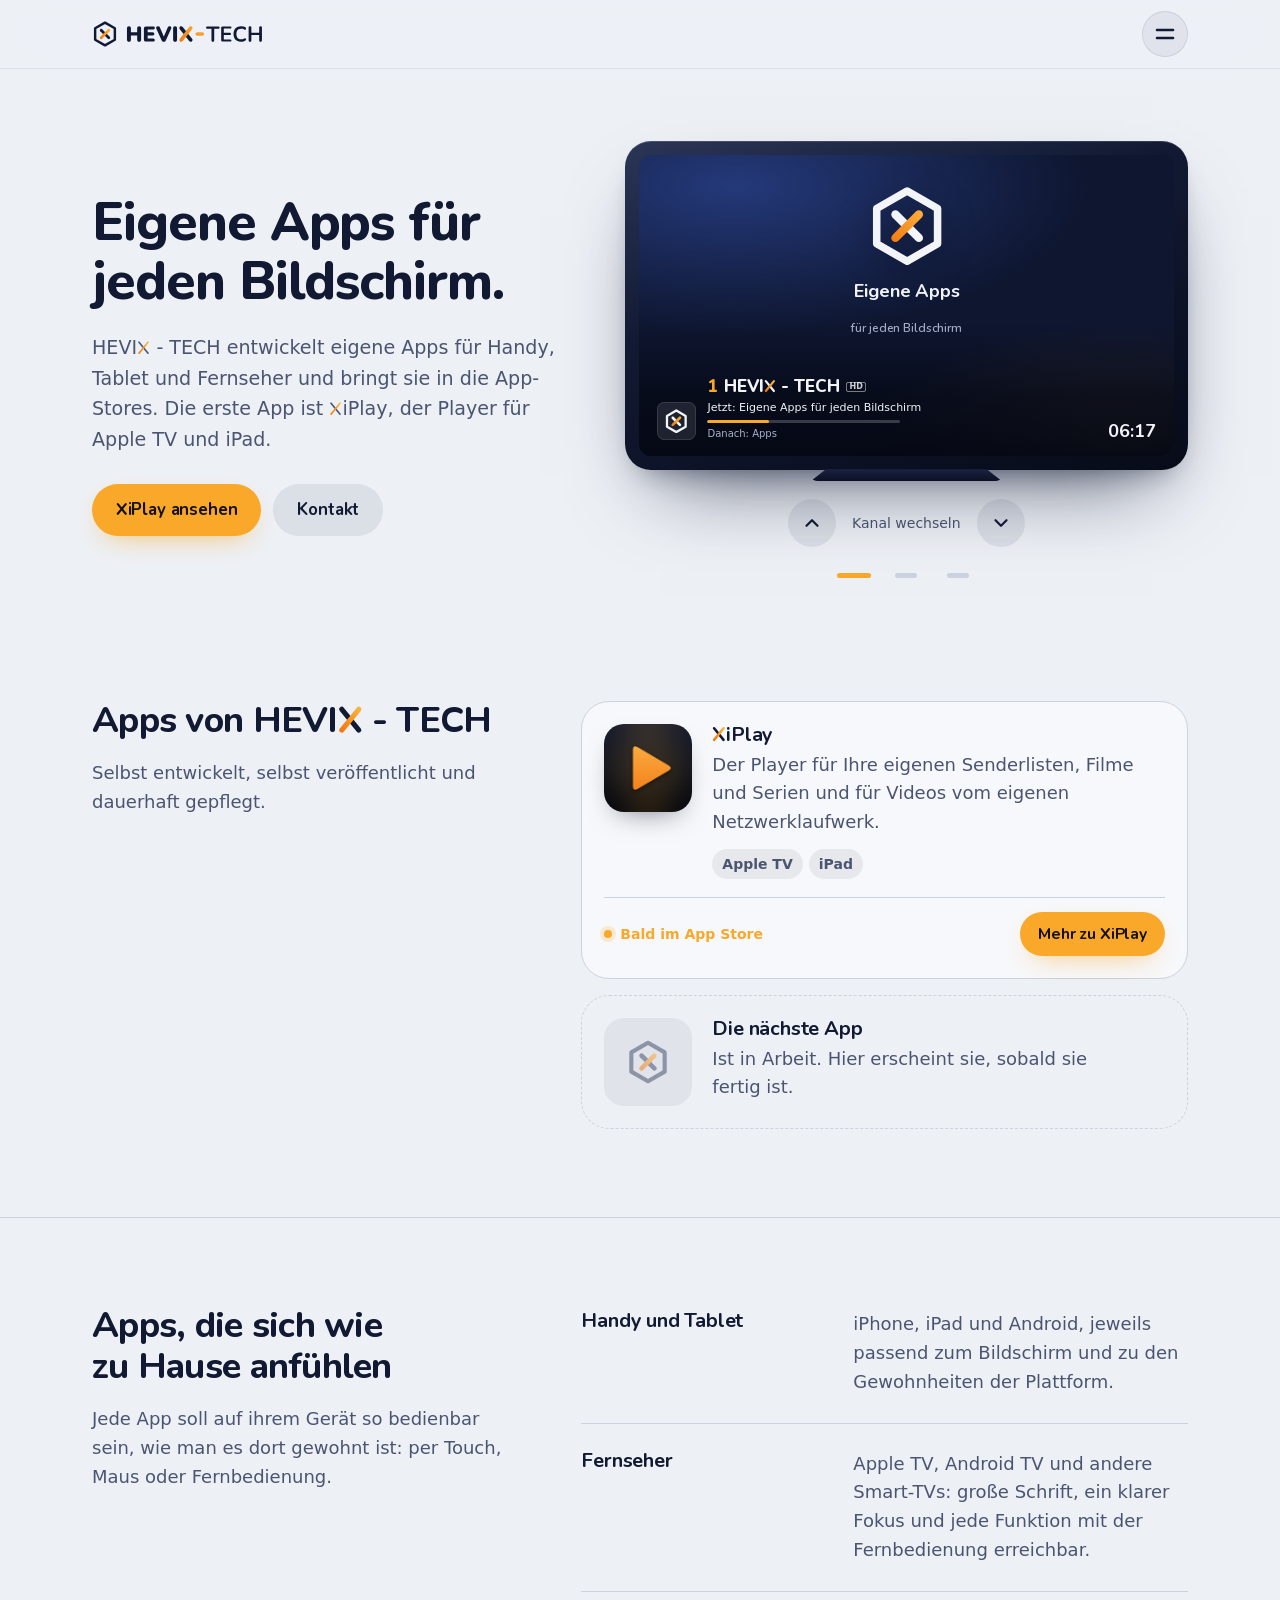
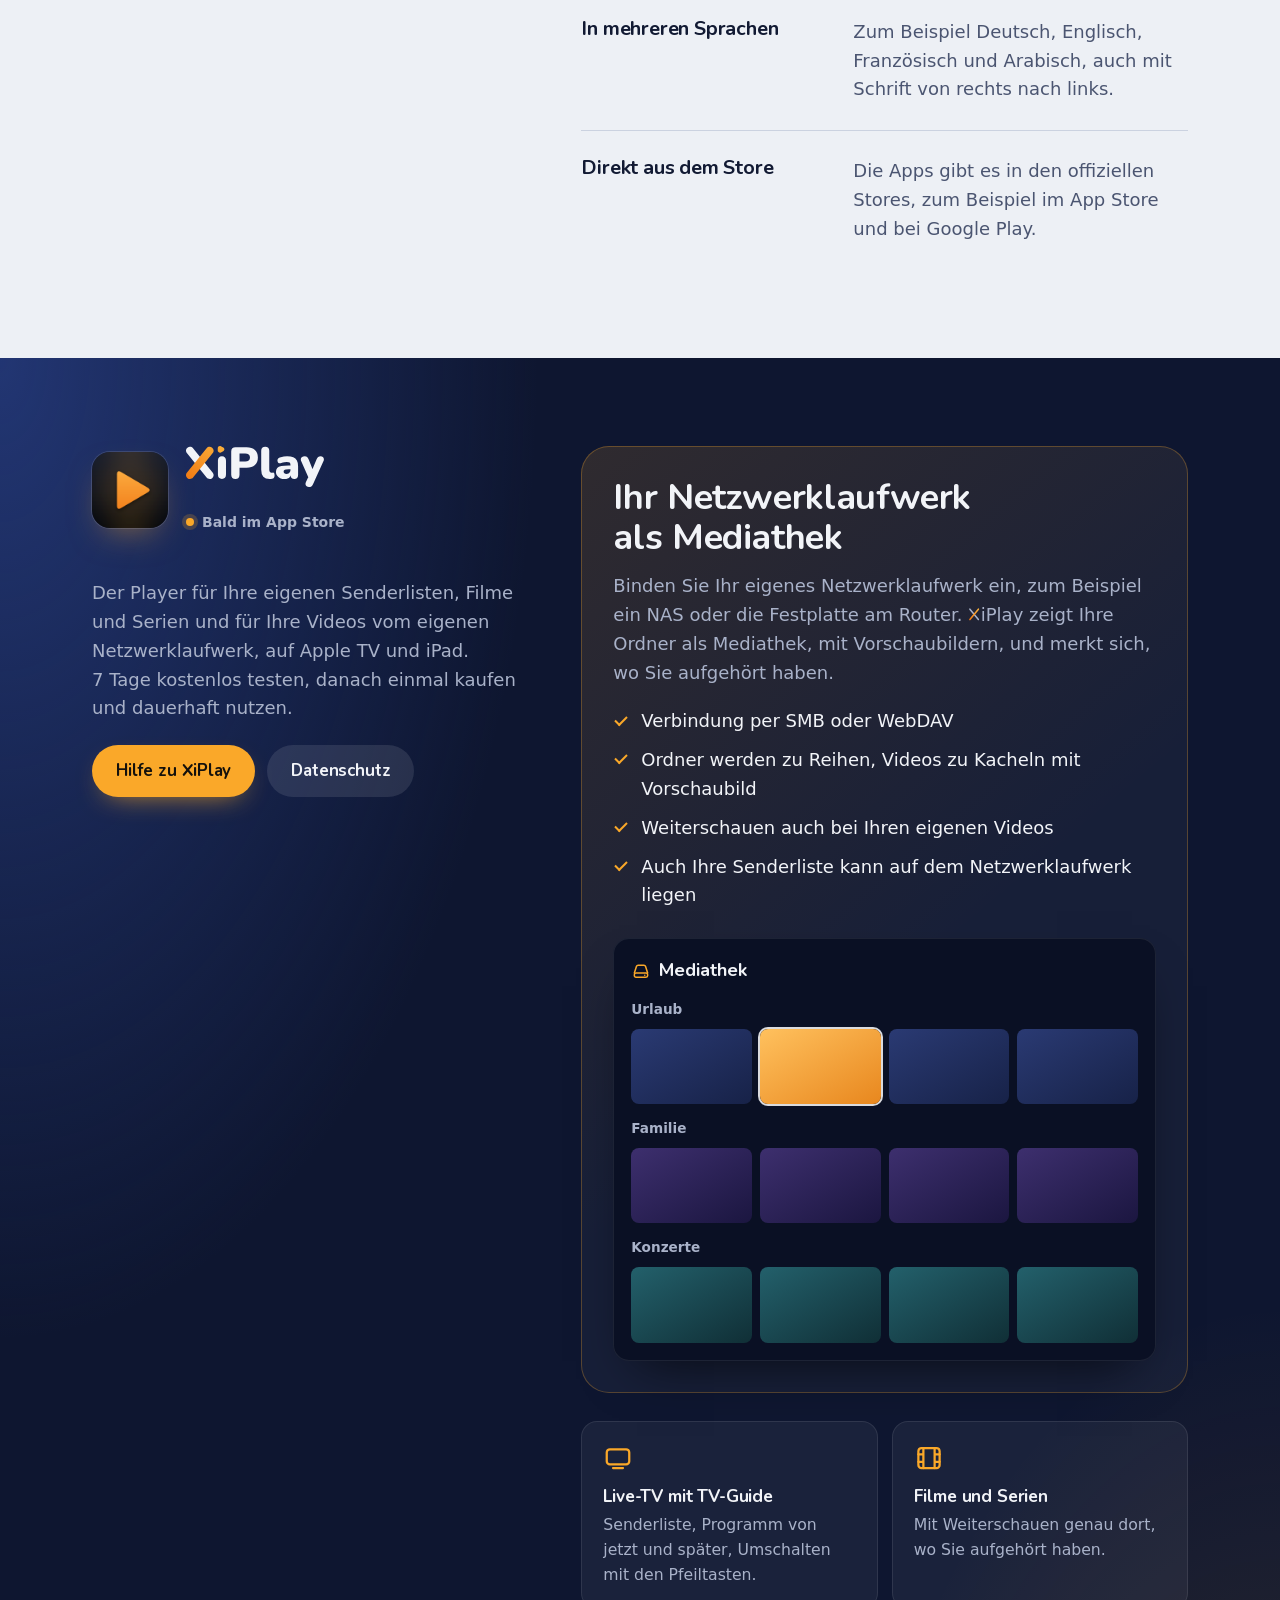
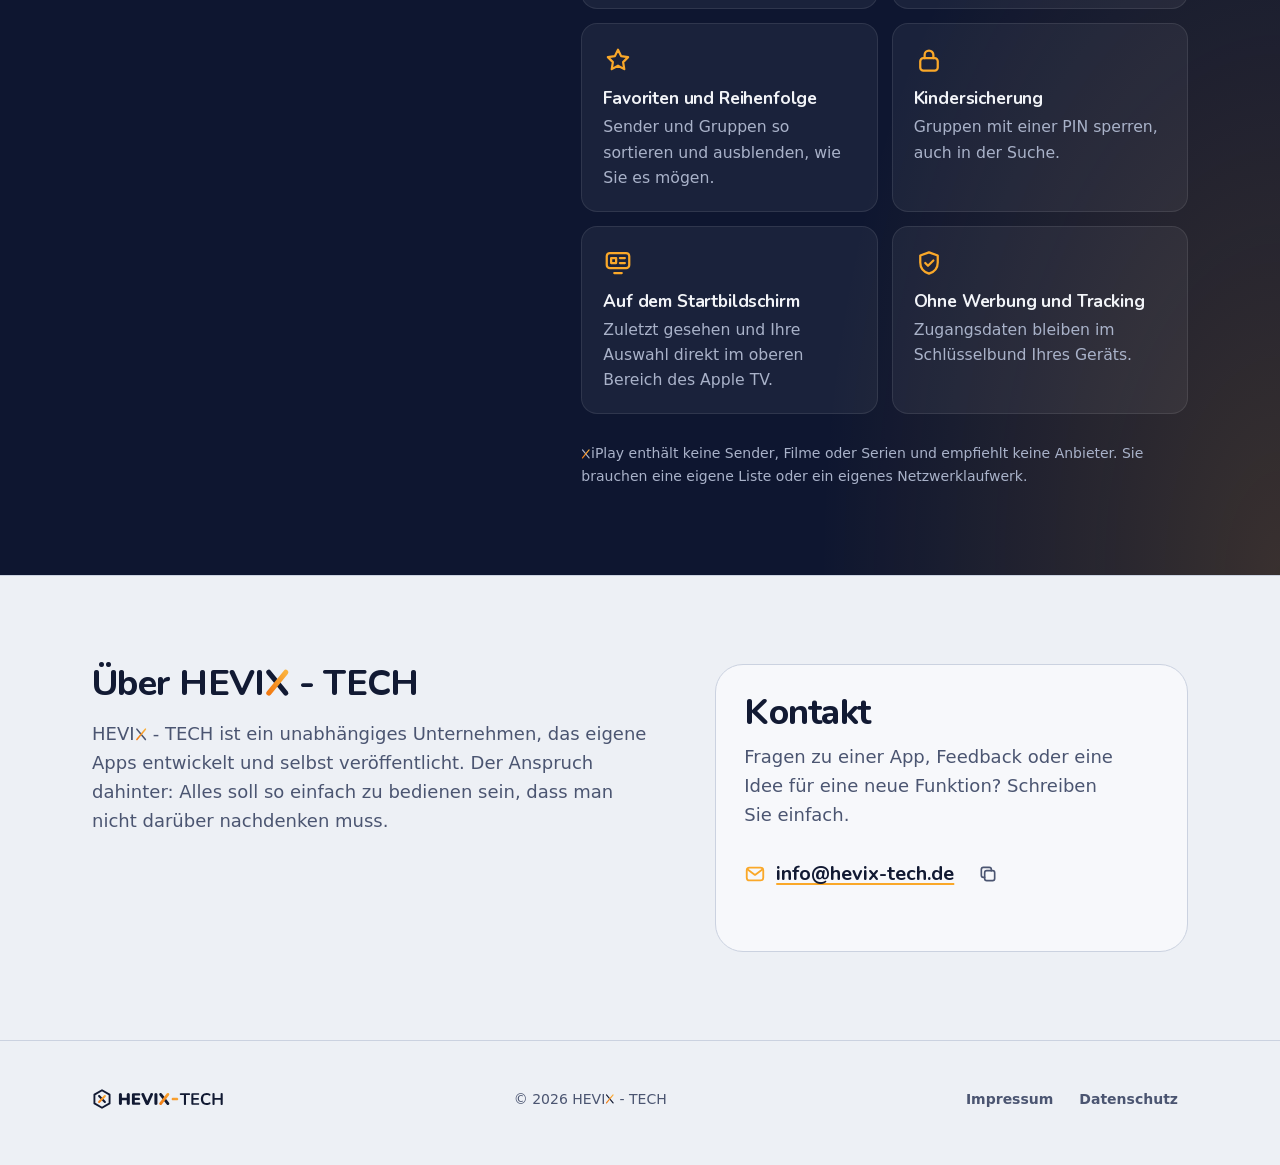
==== commit 300b460c: "Website: neuer Menü-Button, Menü in zwei Gruppen - Runder Glas-Knopf mit zwei Strichen, die sich bei" ====
--- a/index.html
+++ b/index.html
@@ -17,7 +17,7 @@
 <link rel="icon" href="/favicon.svg" type="image/svg+xml">
 <link rel="apple-touch-icon" href="/apple-touch-icon.png">
 <link rel="preload" href="/assets/fonts/nunito-latin.woff2" as="font" type="font/woff2" crossorigin>
-<link rel="stylesheet" href="/assets/site.css?v=11">
+<link rel="stylesheet" href="/assets/site.css?v=13">
 <script>document.documentElement.classList.add("js")</script>
 <script src="/assets/vendor/gsap.min.js" defer></script>
 <script src="/assets/site.js?v=9" defer></script>
@@ -55,13 +55,13 @@
     <a class="brand" href="/" aria-label="HEVIX - TECH, zur Startseite"><svg viewBox="0 0 318 48" aria-hidden="true"><use href="#logo"/></svg></a>
     <nav aria-label="Hauptmenü">
       <details class="menu">
-        <summary><svg class="menu-mark" viewBox="0 0 48 48" aria-hidden="true"><use href="#mark"/></svg>Menü</summary>
+        <summary><svg class="menu-icon" viewBox="0 0 24 24" aria-hidden="true"><defs><linearGradient id="mxg" gradientUnits="userSpaceOnUse" x1="4" y1="12" x2="20" y2="12"><stop offset="0" stop-color="#F27A12"/><stop offset="1" stop-color="#FBB13C"/></linearGradient></defs><line class="l1" x1="4" y1="12" x2="20" y2="12"/><line class="l2" x1="4" y1="12" x2="20" y2="12"/></svg><span class="sr-only">Menü</span></summary>
         <ul>
           <li><a href="#apps">Apps</a></li>
           <li><a href="#xiplay"><span translate="no"><span class="bxw"><svg class="bx" viewBox="0 0 97 100" aria-hidden="true"><use href="#bx"/></svg><span class="sr-only">X</span>iPlay</span></span></a></li>
-          <li><a href="#ueber"><span>Über <span translate="no"><span class="bxw">HEVI<svg class="bx" viewBox="0 0 97 100" aria-hidden="true"><use href="#bx"/></svg><span class="sr-only">X</span></span>&nbsp;-&nbsp;TECH</span></span></a></li>
+          <li class="sep"><a href="#ueber"><span>Über <span translate="no"><span class="bxw">HEVI<svg class="bx" viewBox="0 0 97 100" aria-hidden="true"><use href="#bx"/></svg><span class="sr-only">X</span></span>&nbsp;-&nbsp;TECH</span></span></a></li>
           <li><a href="#kontakt">Kontakt</a></li>
-          <li class="sep"><a href="/impressum.html">Impressum</a></li>
+          <li><a href="/impressum.html">Impressum</a></li>
           <li><a href="/datenschutz.html">Datenschutz</a></li>
         </ul>
       </details>
--- a/assets/site.css
+++ b/assets/site.css
@@ -143,29 +143,37 @@
 .menu { position: relative; }
 .menu summary {
   list-style: none; cursor: pointer;
-  display: inline-flex; align-items: center; gap: 8px; min-height: 44px; padding: 0 16px;
-  border-radius: 999px; font-weight: 600; background: color-mix(in srgb, var(--ink) 7%, transparent);
+  display: grid; place-items: center; width: 46px; height: 46px; border-radius: 50%;
+  color: var(--ink);
+  background: color-mix(in srgb, var(--ink) 6%, transparent);
+  box-shadow: inset 0 0 0 1px color-mix(in srgb, var(--ink) 9%, transparent);
+  transition: background .2s ease, box-shadow .2s ease, transform .15s ease;
 }
 .menu summary::-webkit-details-marker { display: none; }
-.menu summary svg { width: 18px; height: 18px; }
-.menu summary .menu-mark { width: 22px; height: 22px; transition: transform .35s cubic-bezier(.2, .8, .2, 1); }
-.menu[open] summary .menu-mark { transform: rotate(90deg); }
-@media (prefers-reduced-motion: reduce) { .menu summary .menu-mark { transition: none; } .menu[open] summary .menu-mark { transform: none; } }
-.menu summary::after {
-  content: ""; width: 7px; height: 7px; margin-left: 2px;
-  border-right: 2px solid currentColor; border-bottom: 2px solid currentColor;
-  transform: translateY(-2px) rotate(45deg); transition: transform .2s ease;
-}
-.menu[open] summary::after { transform: translateY(2px) rotate(-135deg); }
+.menu summary:hover { background: color-mix(in srgb, var(--ink) 10%, transparent); }
+.menu summary:active { transform: scale(.94); }
+.menu[open] summary { background: var(--paper-raised); box-shadow: inset 0 0 0 1px var(--line), 0 10px 26px -14px rgba(10, 15, 34, .5); }
+/* zwei Striche → beim Öffnen das Logo-X (Strich in Schriftfarbe, orange darüber) */
+.menu-icon { width: 24px; height: 24px; overflow: visible; }
+.menu-icon line { stroke-width: 2.6; stroke-linecap: round; transform-box: view-box; transform-origin: 12px 12px;
+  transition: transform .38s cubic-bezier(.2, .8, .2, 1), stroke .2s ease; }
+.menu-icon .l1 { stroke: currentColor; transform: translateY(-4px) rotate(0deg); }
+.menu-icon .l2 { stroke: currentColor; transform: translateY(4px) rotate(0deg); }
+.menu[open] .menu-icon .l1 { transform: translateY(0) rotate(45deg); }
+.menu[open] .menu-icon .l2 { transform: translateY(0) rotate(-45deg); stroke: url(#mxg); }
+@media (prefers-reduced-motion: reduce) { .menu-icon line { transition: none; } }
 .menu li.sep { border-top: 1px solid var(--line); margin-top: 6px; padding-top: 6px; }
-.menu li.sep a, .menu li.sep + li a { color: var(--ink-soft); font-weight: 500; min-height: 44px; }
-.menu[open] summary { background: var(--ink); color: var(--paper); }
+.menu li.sep a, .menu li.sep ~ li a { color: var(--ink-soft); font-weight: 500; min-height: 44px; }
 .menu ul {
   position: absolute; right: 0; top: calc(100% + 10px); min-width: 240px;
   list-style: none; margin: 0; padding: 8px;
   background: var(--paper-raised); border: 1px solid var(--line); border-radius: var(--radius-m);
   box-shadow: 0 18px 50px -20px rgba(10, 15, 34, .45);
-}
+  transform-origin: top right;
+}
+.menu[open] ul { animation: menu-in .24s cubic-bezier(.2, .8, .2, 1); }
+@keyframes menu-in { from { opacity: 0; transform: translateY(-6px) scale(.97); } }
+@media (prefers-reduced-motion: reduce) { .menu[open] ul { animation: none; } }
 .menu li a {
   display: flex; align-items: center; min-height: 48px; padding: 0 14px; border-radius: var(--radius-s);
   text-decoration: none; font-weight: 600;
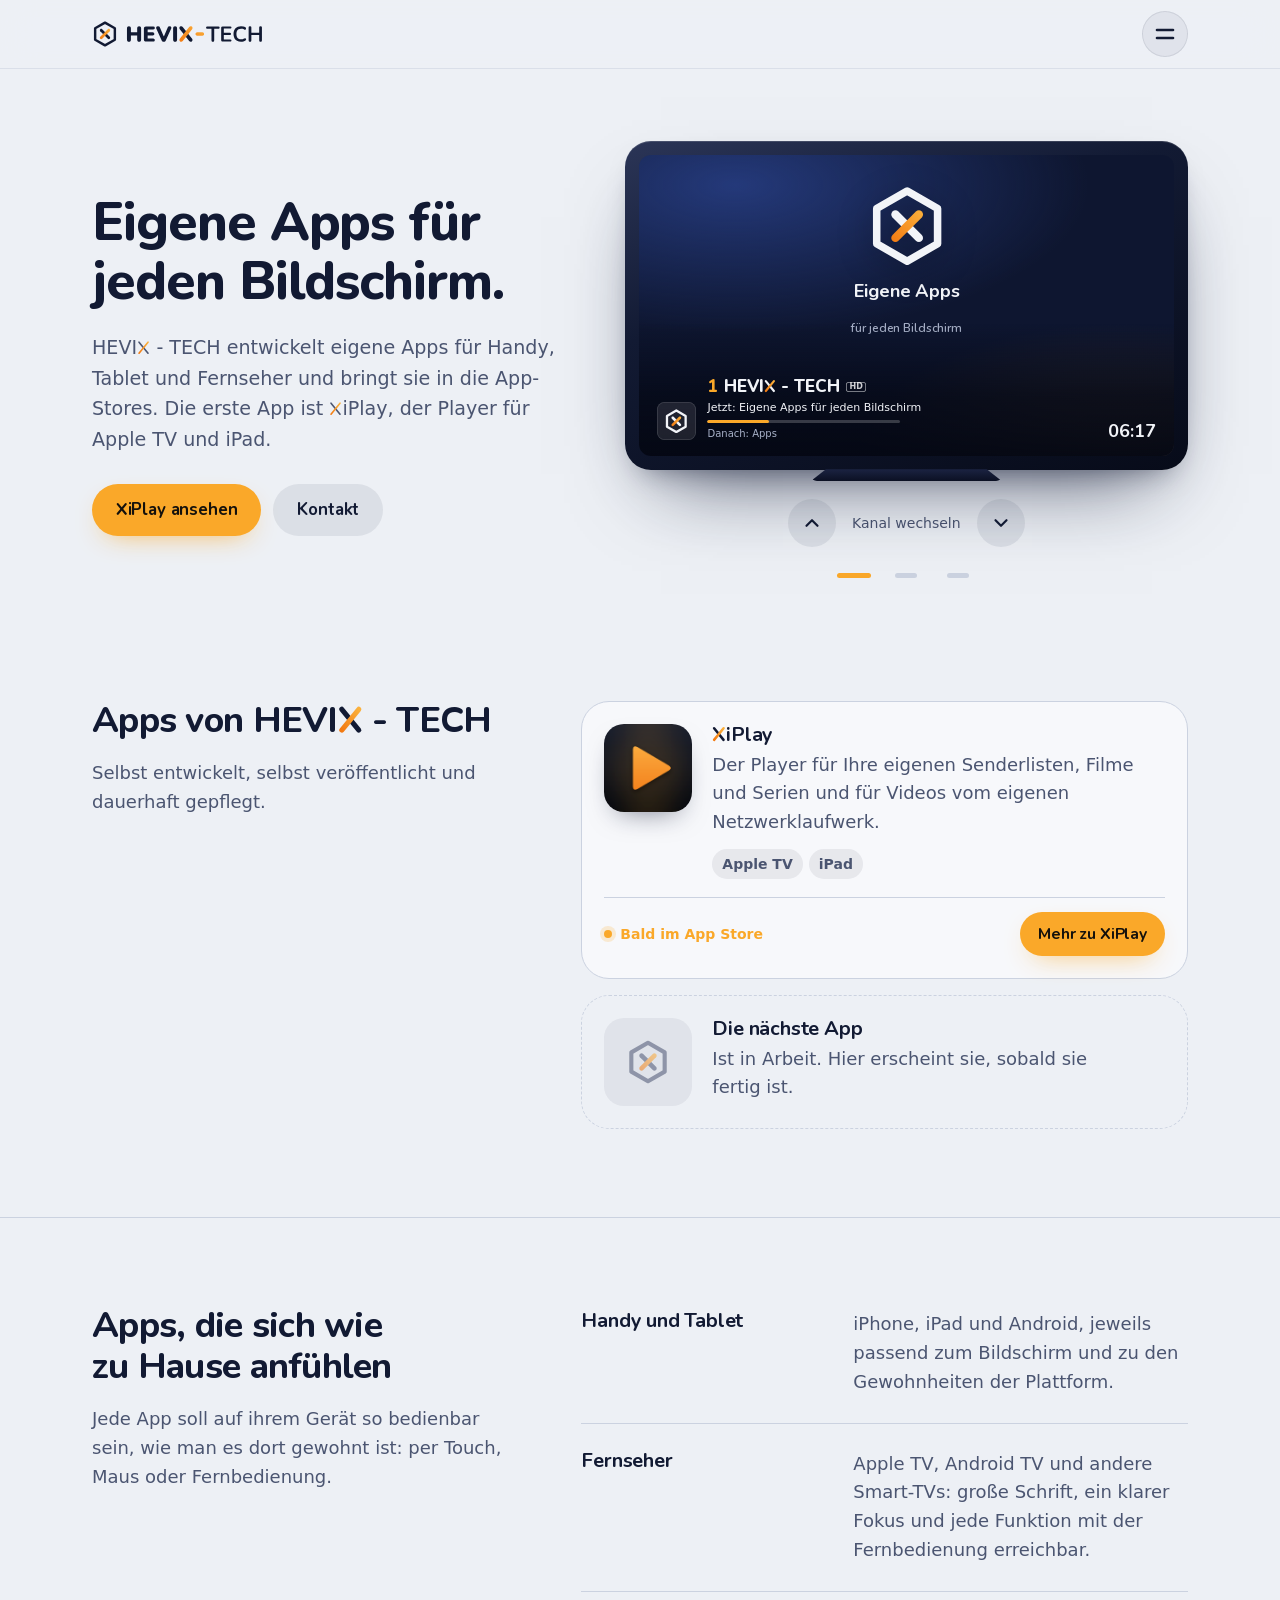
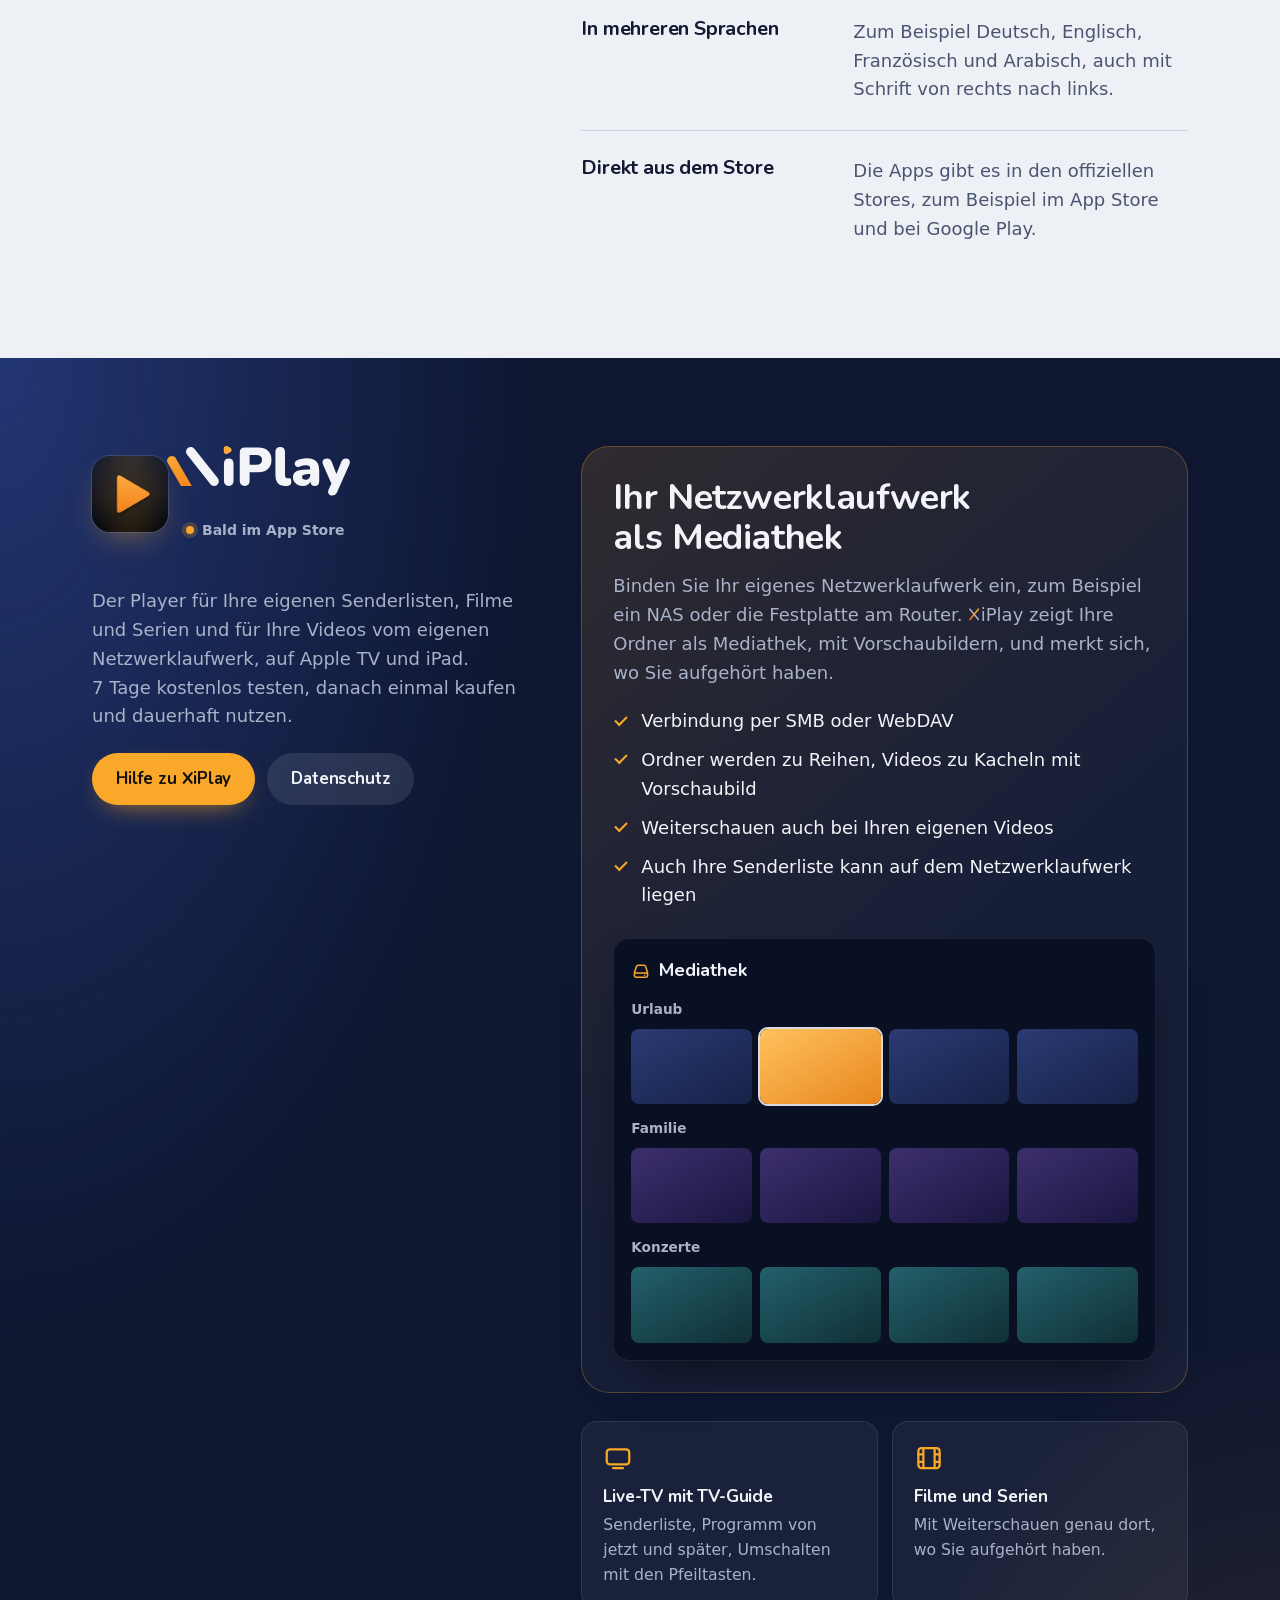
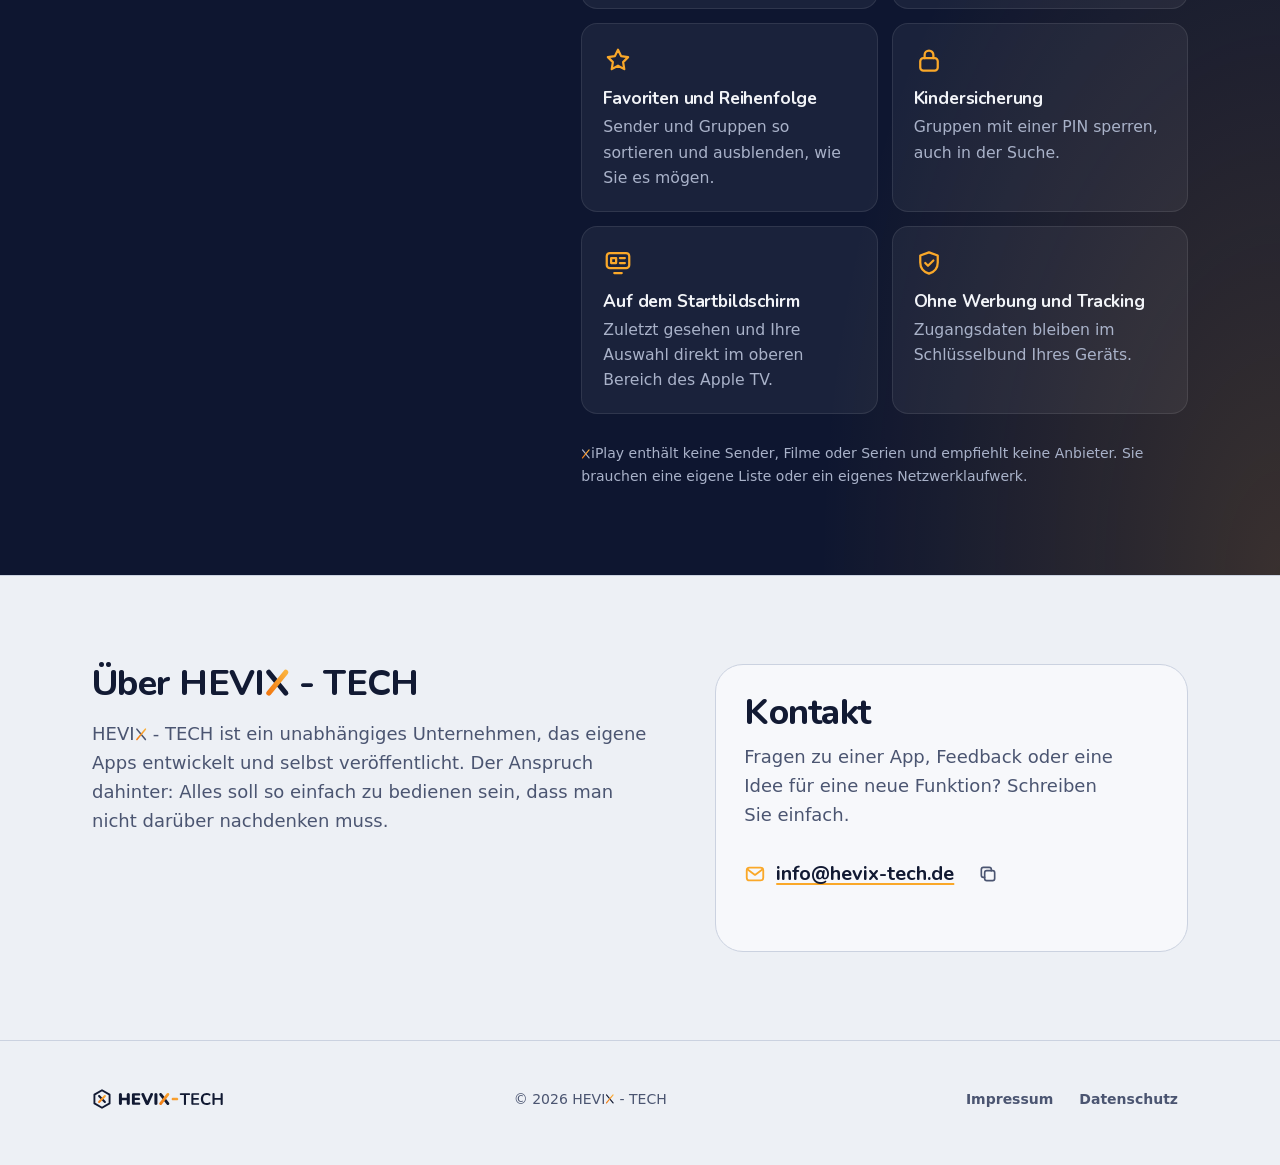
==== commit 126b79e7: "XiPlay-Logo mit Schläger-Animation wie in der App - Logo im Bereich XiPlay (etwas größer) und im Kan" ====
--- a/index.html
+++ b/index.html
@@ -17,14 +17,14 @@
 <link rel="icon" href="/favicon.svg" type="image/svg+xml">
 <link rel="apple-touch-icon" href="/apple-touch-icon.png">
 <link rel="preload" href="/assets/fonts/nunito-latin.woff2" as="font" type="font/woff2" crossorigin>
-<link rel="stylesheet" href="/assets/site.css?v=13">
+<link rel="stylesheet" href="/assets/site.css?v=16">
 <script>document.documentElement.classList.add("js")</script>
 <script src="/assets/vendor/gsap.min.js" defer></script>
-<script src="/assets/site.js?v=9" defer></script>
+<script src="/assets/site.js?v=10" defer></script>
 </head>
 <body>
 <svg width="0" height="0" style="position:absolute" aria-hidden="true" focusable="false">
-  <defs><linearGradient id="hxg" x1="0" y1="1" x2="1" y2="0"><stop offset="0" stop-color="#F27A12"/><stop offset="1" stop-color="#FBB13C"/></linearGradient></defs>
+  <defs><linearGradient id="hxg" x1="0" y1="1" x2="1" y2="0"><stop offset="0" stop-color="#F27A12"/><stop offset="1" stop-color="#FBB13C"/></linearGradient><linearGradient id="xpg" gradientUnits="userSpaceOnUse" gradientTransform="matrix(110.409 0 0 96.574 -0.003 0.000)" x1="0" y1="1" x2="1" y2="0"><stop offset="0" stop-color="#F27A12"/><stop offset="1" stop-color="#FBB13C"/></linearGradient><filter id="xp-blur" x="-2" y="-2" width="5" height="5"><feGaussianBlur stdDeviation="9"/></filter><clipPath id="xp-ground" clipPathUnits="userSpaceOnUse"><rect x="-400" y="-400" width="1200" height="497"/></clipPath></defs>
   <symbol id="mark" viewBox="0 0 48 48">
     <path d="M24 3 42.19 13.5V34.5L24 45 5.81 34.5V13.5Z" fill="none" stroke="currentColor" stroke-width="4.5" stroke-linejoin="round"/>
     <path fill="currentColor" d="M18.77 15.23L32.77 29.23C33.74 30.21 33.74 31.79 32.77 32.77C31.79 33.74 30.21 33.74 29.23 32.77L15.23 18.77C14.26 17.79 14.26 16.21 15.23 15.23C16.21 14.26 17.79 14.26 18.77 15.23Z"/><path fill="url(#hxg)" d="M15.23 29.23L29.23 15.23C30.21 14.26 31.79 14.26 32.77 15.23C33.74 16.21 33.74 17.79 32.77 18.77L18.77 32.77C17.79 33.74 16.21 33.74 15.23 32.77C14.26 31.79 14.26 30.21 15.23 29.23Z"/>
@@ -101,7 +101,7 @@
 
             <div class="channel ch-zapp" data-channel="2" hidden aria-hidden="true">
               <img src="/assets/zapp-icon.png" srcset="/assets/zapp-icon@2x.png 2x" alt="" width="192" height="192">
-              <p class="wordmark"><img src="/assets/xiplay-logo.svg" alt="XiPlay"></p>
+              <p class="wordmark"><svg class="xp-logo" viewBox="0 0 397 120" role="img" aria-label="XiPlay"><path fill="#F2F4F8" d="M20.24 6.70L77.03 78.16C80.93 83.07 80.11 90.21 75.21 94.11C70.30 98.01 63.16 97.19 59.26 92.29L2.46 20.83C-1.44 15.92 -0.62 8.78 4.29 4.88C9.20 0.98 16.34 1.80 20.24 6.70ZM103.41 96.53Q97.85 96.53 94.85 93.27Q91.86 90.02 91.86 83.94L91.86 42.74Q91.86 36.62 94.85 33.39Q97.85 30.16 103.41 30.16Q108.98 30.16 112 33.39Q115.02 36.62 115.02 42.74L115.02 83.94Q115.02 90.02 112.07 93.27Q109.11 96.53 103.41 96.53ZM142.08 96.58Q136.30 96.58 133.20 93.38Q130.09 90.19 130.09 84.41L130.09 15.74Q130.09 9.83 133.26 6.73Q136.43 3.62 142.21 3.62L174.23 3.62Q189.83 3.62 198.32 11.63Q206.81 19.63 206.81 33.67Q206.81 47.70 198.32 55.73Q189.83 63.76 174.23 63.76L153.98 63.76L153.98 84.41Q153.98 90.19 150.98 93.38Q147.99 96.58 142.08 96.58ZM153.98 45.38L169.97 45.38Q176.82 45.38 180.42 42.45Q184.02 39.52 184.02 33.67Q184.02 27.73 180.42 24.87Q176.82 22 169.97 22L153.98 22ZM240.76 96.84Q228.21 96.84 222.29 90.11Q216.37 83.39 216.37 69.84L216.37 14.11Q216.37 8.41 219.37 5.41Q222.36 2.42 227.93 2.42Q233.49 2.42 236.51 5.41Q239.53 8.41 239.53 14.11L239.53 69.14Q239.53 73.88 241.45 76.08Q243.36 78.28 246.30 78.28Q247.26 78.28 248.25 78.09Q249.25 77.90 250.32 77.85Q252.64 77.76 253.71 79.45Q254.78 81.15 254.78 86.42Q254.78 90.91 252.98 93.19Q251.18 95.47 247.44 96.20Q246.38 96.33 244.41 96.58Q242.44 96.84 240.76 96.84ZM283.90 96.84Q276.51 96.84 270.81 94.08Q265.12 91.33 261.94 86.57Q258.76 81.81 258.76 75.75Q258.76 68.72 262.40 64.67Q266.05 60.61 274.16 58.83Q282.28 57.05 295.66 57.05L302.83 57.05L302.83 68L295.62 68Q290.54 68 287.26 68.74Q283.99 69.48 282.43 70.95Q280.87 72.42 280.87 74.80Q280.87 77.85 282.99 79.79Q285.11 81.74 289.20 81.74Q292.41 81.74 294.94 80.30Q297.47 78.87 299.01 76.31Q300.54 73.75 300.54 70.36L300.54 55.31Q300.54 50.55 298.18 48.64Q295.81 46.73 289.96 46.73Q286.77 46.73 282.91 47.44Q279.05 48.14 274.15 49.94Q270.68 51.19 268.17 50.30Q265.66 49.40 264.33 47.24Q262.99 45.07 263.04 42.45Q263.08 39.84 264.70 37.45Q266.32 35.06 269.79 33.82Q275.94 31.52 281.27 30.68Q286.59 29.85 290.98 29.85Q301.68 29.85 308.60 32.92Q315.53 35.99 318.98 42.32Q322.43 48.65 322.43 58.51L322.43 84.84Q322.43 90.54 319.69 93.56Q316.94 96.58 311.72 96.58Q306.50 96.58 303.69 93.56Q300.89 90.54 300.89 84.84L300.89 81.50L301.68 83.25Q301.02 87.39 298.64 90.41Q296.26 93.44 292.52 95.14Q288.78 96.84 283.90 96.84ZM353.53 120Q349.58 120 347.06 117.92Q344.53 115.84 343.95 112.46Q343.38 109.07 345.13 105.26L353.81 86.44L353.81 95.70L331.54 44.90Q329.87 40.96 330.47 37.61Q331.07 34.27 333.92 32.19Q336.76 30.11 341.69 30.11Q345.85 30.11 348.37 32.02Q350.90 33.92 353 39.44L366.08 73.24L361.68 73.24L375.40 39.23Q377.49 34.01 380.19 32.06Q382.89 30.11 387.39 30.11Q391.25 30.11 393.61 32.19Q395.97 34.27 396.52 37.59Q397.08 40.91 395.28 44.85L365.73 111.26Q363.46 116.40 360.64 118.20Q357.81 120 353.53 120Z"/><g clip-path="url(#xp-ground)"><path class="xp-bar" fill="url(#xpg)" d="M2.46 78.16L59.26 6.70C63.16 1.80 70.30 0.98 75.21 4.88C80.11 8.78 80.93 15.92 77.03 20.83L20.24 92.29C16.34 97.19 9.20 98.01 4.29 94.11C-0.62 90.21 -1.44 83.07 2.46 78.16Z"/></g><g class="xp-pm"><g class="xp-pr"><g class="xp-ps"><path class="xp-glow" fill="#F27A12" filter="url(#xp-blur)" opacity="0" d="M91.34 9.80L91.34 6.23C91.34 2.79 94.12 0 97.56 0C98.60 0 99.61 0.26 100.52 0.75L107.13 4.32C110.16 5.95 111.29 9.73 109.66 12.76C109.08 13.82 108.20 14.70 107.13 15.28L100.52 18.85C97.50 20.48 93.72 19.35 92.08 16.33C91.59 15.42 91.34 14.40 91.34 13.37Z"/><path class="xp-play" fill="url(#xpg)" d="M91.34 9.80L91.34 6.23C91.34 2.79 94.12 0 97.56 0C98.60 0 99.61 0.26 100.52 0.75L107.13 4.32C110.16 5.95 111.29 9.73 109.66 12.76C109.08 13.82 108.20 14.70 107.13 15.28L100.52 18.85C97.50 20.48 93.72 19.35 92.08 16.33C91.59 15.42 91.34 14.40 91.34 13.37Z"/></g></g></g></svg></p>
               <p class="sub">Bald im App Store</p>
             </div>
 
@@ -184,7 +184,7 @@
         <div class="zapp-id">
           <img src="/assets/zapp-icon.png" srcset="/assets/zapp-icon@2x.png 2x" alt="App-Symbol von XiPlay" width="76" height="76" loading="lazy" decoding="async">
           <div>
-            <h2 id="zapp-titel" class="wordmark"><img src="/assets/xiplay-logo.svg" alt="XiPlay"></h2>
+            <h2 id="zapp-titel" class="wordmark"><svg class="xp-logo" viewBox="0 0 397 120" role="img" aria-label="XiPlay"><path fill="#F2F4F8" d="M20.24 6.70L77.03 78.16C80.93 83.07 80.11 90.21 75.21 94.11C70.30 98.01 63.16 97.19 59.26 92.29L2.46 20.83C-1.44 15.92 -0.62 8.78 4.29 4.88C9.20 0.98 16.34 1.80 20.24 6.70ZM103.41 96.53Q97.85 96.53 94.85 93.27Q91.86 90.02 91.86 83.94L91.86 42.74Q91.86 36.62 94.85 33.39Q97.85 30.16 103.41 30.16Q108.98 30.16 112 33.39Q115.02 36.62 115.02 42.74L115.02 83.94Q115.02 90.02 112.07 93.27Q109.11 96.53 103.41 96.53ZM142.08 96.58Q136.30 96.58 133.20 93.38Q130.09 90.19 130.09 84.41L130.09 15.74Q130.09 9.83 133.26 6.73Q136.43 3.62 142.21 3.62L174.23 3.62Q189.83 3.62 198.32 11.63Q206.81 19.63 206.81 33.67Q206.81 47.70 198.32 55.73Q189.83 63.76 174.23 63.76L153.98 63.76L153.98 84.41Q153.98 90.19 150.98 93.38Q147.99 96.58 142.08 96.58ZM153.98 45.38L169.97 45.38Q176.82 45.38 180.42 42.45Q184.02 39.52 184.02 33.67Q184.02 27.73 180.42 24.87Q176.82 22 169.97 22L153.98 22ZM240.76 96.84Q228.21 96.84 222.29 90.11Q216.37 83.39 216.37 69.84L216.37 14.11Q216.37 8.41 219.37 5.41Q222.36 2.42 227.93 2.42Q233.49 2.42 236.51 5.41Q239.53 8.41 239.53 14.11L239.53 69.14Q239.53 73.88 241.45 76.08Q243.36 78.28 246.30 78.28Q247.26 78.28 248.25 78.09Q249.25 77.90 250.32 77.85Q252.64 77.76 253.71 79.45Q254.78 81.15 254.78 86.42Q254.78 90.91 252.98 93.19Q251.18 95.47 247.44 96.20Q246.38 96.33 244.41 96.58Q242.44 96.84 240.76 96.84ZM283.90 96.84Q276.51 96.84 270.81 94.08Q265.12 91.33 261.94 86.57Q258.76 81.81 258.76 75.75Q258.76 68.72 262.40 64.67Q266.05 60.61 274.16 58.83Q282.28 57.05 295.66 57.05L302.83 57.05L302.83 68L295.62 68Q290.54 68 287.26 68.74Q283.99 69.48 282.43 70.95Q280.87 72.42 280.87 74.80Q280.87 77.85 282.99 79.79Q285.11 81.74 289.20 81.74Q292.41 81.74 294.94 80.30Q297.47 78.87 299.01 76.31Q300.54 73.75 300.54 70.36L300.54 55.31Q300.54 50.55 298.18 48.64Q295.81 46.73 289.96 46.73Q286.77 46.73 282.91 47.44Q279.05 48.14 274.15 49.94Q270.68 51.19 268.17 50.30Q265.66 49.40 264.33 47.24Q262.99 45.07 263.04 42.45Q263.08 39.84 264.70 37.45Q266.32 35.06 269.79 33.82Q275.94 31.52 281.27 30.68Q286.59 29.85 290.98 29.85Q301.68 29.85 308.60 32.92Q315.53 35.99 318.98 42.32Q322.43 48.65 322.43 58.51L322.43 84.84Q322.43 90.54 319.69 93.56Q316.94 96.58 311.72 96.58Q306.50 96.58 303.69 93.56Q300.89 90.54 300.89 84.84L300.89 81.50L301.68 83.25Q301.02 87.39 298.64 90.41Q296.26 93.44 292.52 95.14Q288.78 96.84 283.90 96.84ZM353.53 120Q349.58 120 347.06 117.92Q344.53 115.84 343.95 112.46Q343.38 109.07 345.13 105.26L353.81 86.44L353.81 95.70L331.54 44.90Q329.87 40.96 330.47 37.61Q331.07 34.27 333.92 32.19Q336.76 30.11 341.69 30.11Q345.85 30.11 348.37 32.02Q350.90 33.92 353 39.44L366.08 73.24L361.68 73.24L375.40 39.23Q377.49 34.01 380.19 32.06Q382.89 30.11 387.39 30.11Q391.25 30.11 393.61 32.19Q395.97 34.27 396.52 37.59Q397.08 40.91 395.28 44.85L365.73 111.26Q363.46 116.40 360.64 118.20Q357.81 120 353.53 120Z"/><g clip-path="url(#xp-ground)"><path class="xp-bar" fill="url(#xpg)" d="M2.46 78.16L59.26 6.70C63.16 1.80 70.30 0.98 75.21 4.88C80.11 8.78 80.93 15.92 77.03 20.83L20.24 92.29C16.34 97.19 9.20 98.01 4.29 94.11C-0.62 90.21 -1.44 83.07 2.46 78.16Z"/></g><g class="xp-pm"><g class="xp-pr"><g class="xp-ps"><path class="xp-glow" fill="#F27A12" filter="url(#xp-blur)" opacity="0" d="M91.34 9.80L91.34 6.23C91.34 2.79 94.12 0 97.56 0C98.60 0 99.61 0.26 100.52 0.75L107.13 4.32C110.16 5.95 111.29 9.73 109.66 12.76C109.08 13.82 108.20 14.70 107.13 15.28L100.52 18.85C97.50 20.48 93.72 19.35 92.08 16.33C91.59 15.42 91.34 14.40 91.34 13.37Z"/><path class="xp-play" fill="url(#xpg)" d="M91.34 9.80L91.34 6.23C91.34 2.79 94.12 0 97.56 0C98.60 0 99.61 0.26 100.52 0.75L107.13 4.32C110.16 5.95 111.29 9.73 109.66 12.76C109.08 13.82 108.20 14.70 107.13 15.28L100.52 18.85C97.50 20.48 93.72 19.35 92.08 16.33C91.59 15.42 91.34 14.40 91.34 13.37Z"/></g></g></g></svg></h2>
             <p class="status">Bald im App Store</p>
           </div>
         </div>
--- a/assets/site.css
+++ b/assets/site.css
@@ -605,7 +605,9 @@
 
 /* ---------- XiPlay-Schriftzug (Vektor aus Montserrat) ---------- */
 .wordmark img { display: block; height: 1em; width: auto; }
-.zapp-id h2.wordmark { font-size: 2.6rem; line-height: 1; margin: 0 0 6px; }
+/* XiPlay-Logo in Ebenen (animiert per site.js) – sieht in Ruhe genau aus wie xiplay-logo.svg */
+.wordmark .xp-logo { display: block; height: 1em; width: auto; aspect-ratio: 397 / 120; overflow: visible; }
+.zapp-id h2.wordmark { font-size: 3.1rem; line-height: 1; margin: 0 0 6px; }
 .ch-zapp p.wordmark { font-size: max(4.2cqw, 18px); line-height: 1; display: flex; justify-content: center; }
 
 /* ---------- Kopf bleibt stehen, Inhalt scrollt vorbei (auch Apps und XiPlay) ---------- */
@@ -621,6 +623,8 @@
 svg.bx { display: inline-block; width: .684em; height: .705em; vertical-align: baseline; overflow: visible;
   stroke-width: 12; margin: 0 .005em; }
 :is(h3, .btn, summary, .nav-links a, .ib-title, .channel p, .app-card h3) svg.bx { stroke-width: 18; }
+:is(.menu li a, .site-footer nav a, strong, b) svg.bx { stroke-width: 16; }
+:is(.menu li.sep a, .menu li.sep ~ li a) svg.bx { stroke-width: 14.5; }
 h2 svg.bx { stroke-width: 20; }
 h1 svg.bx { stroke-width: 22; }
 .bxw { white-space: nowrap; }
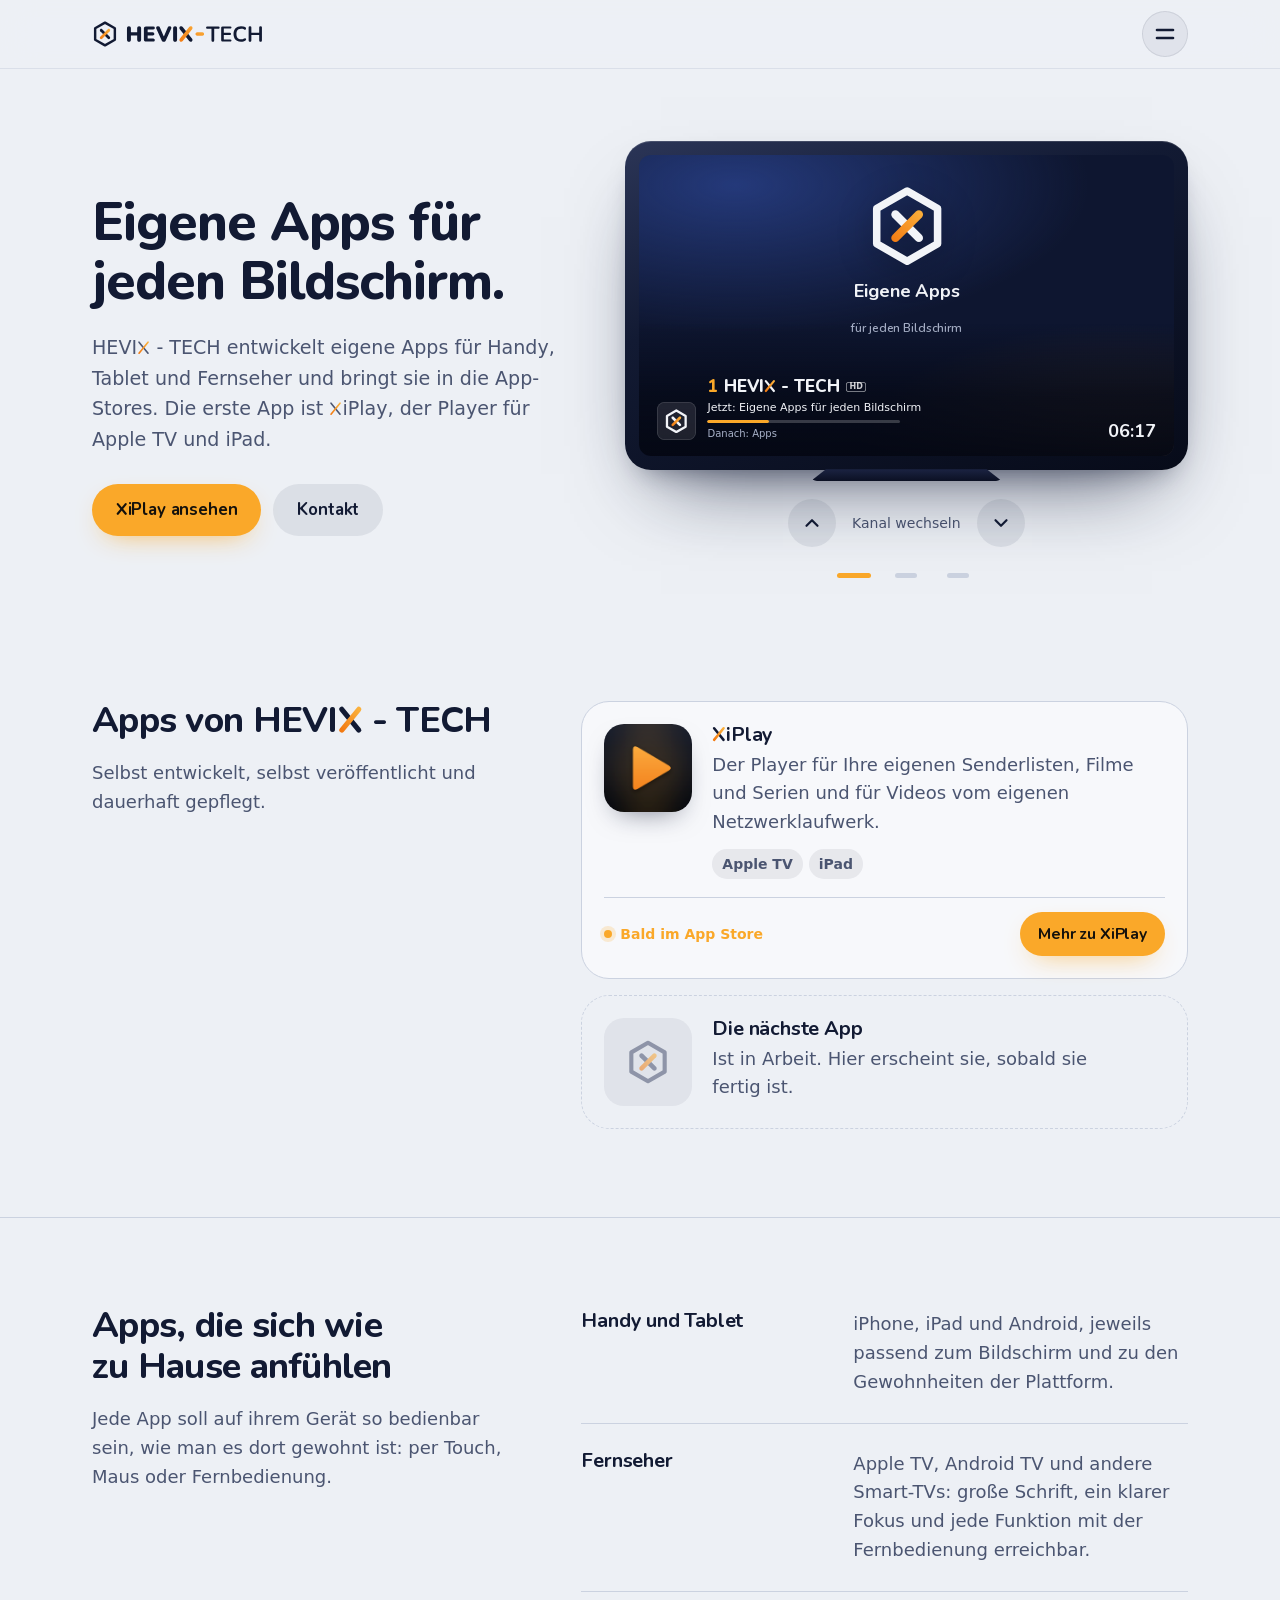
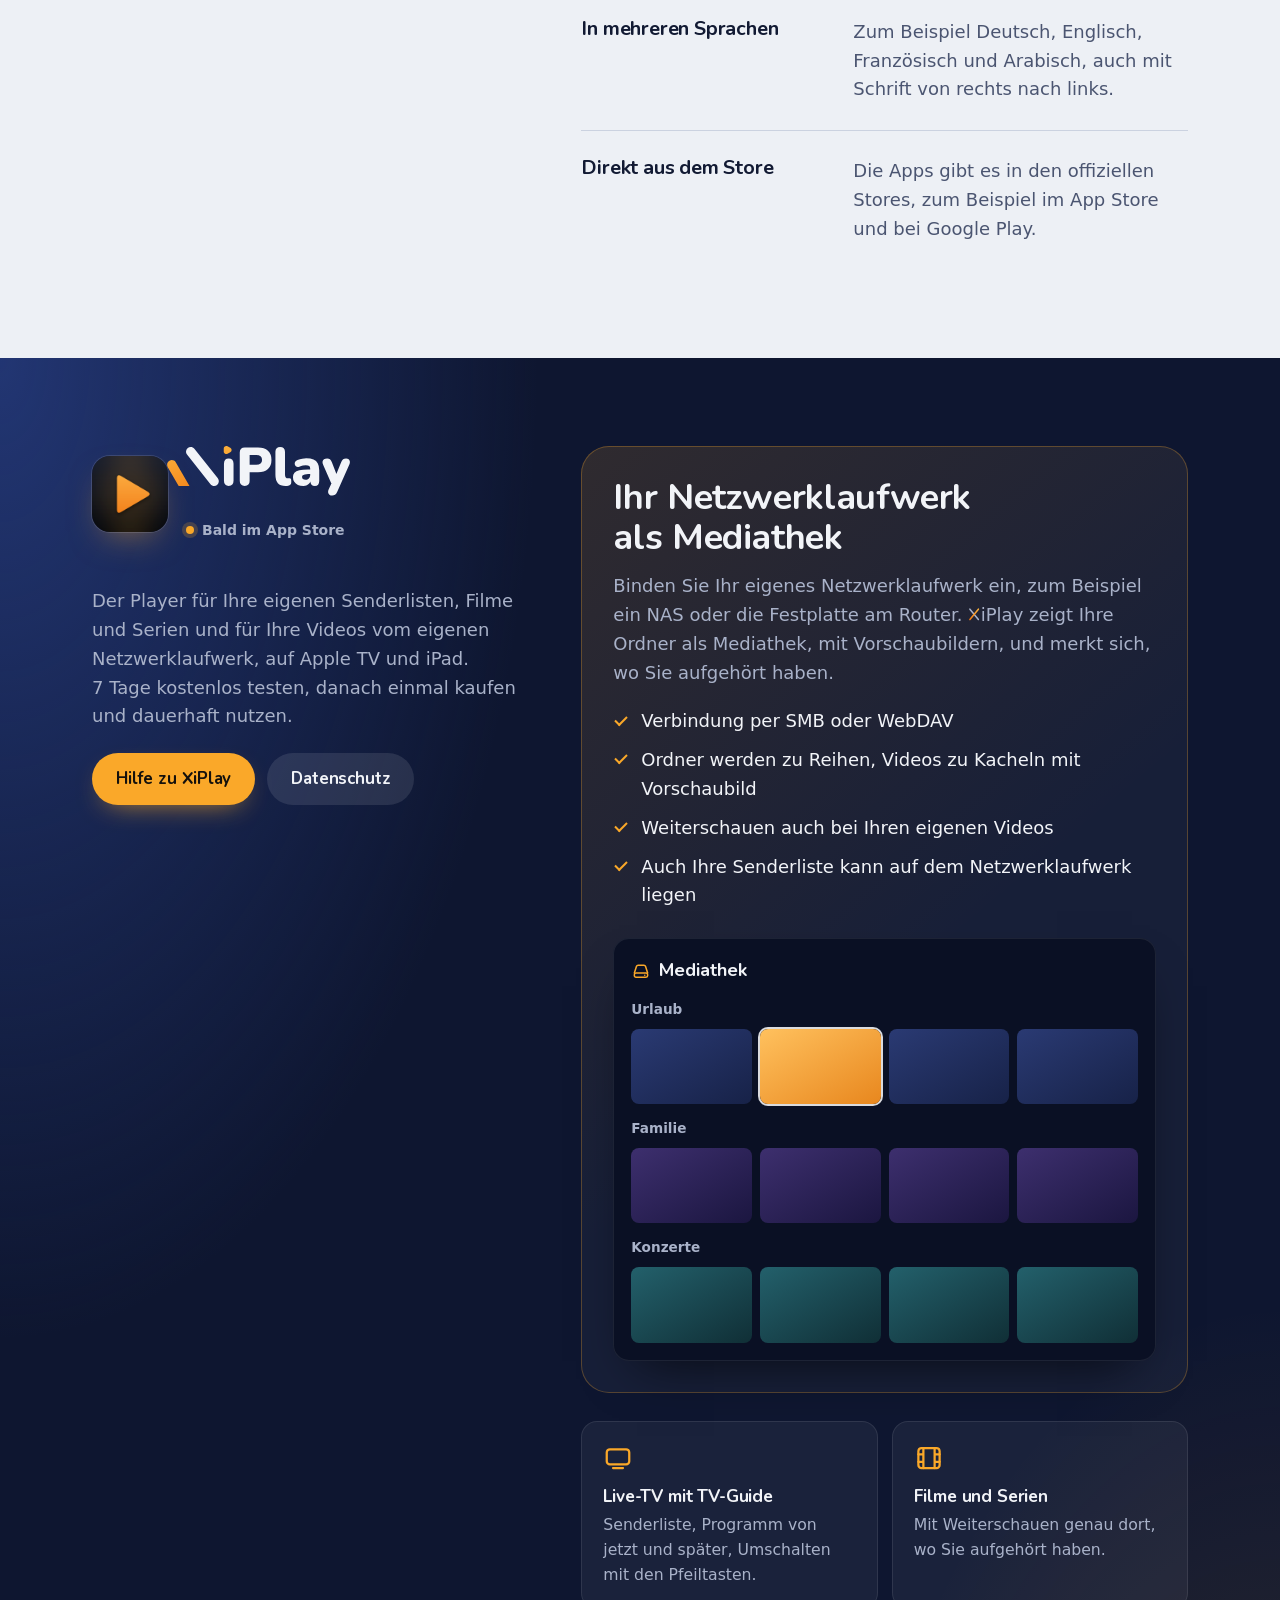
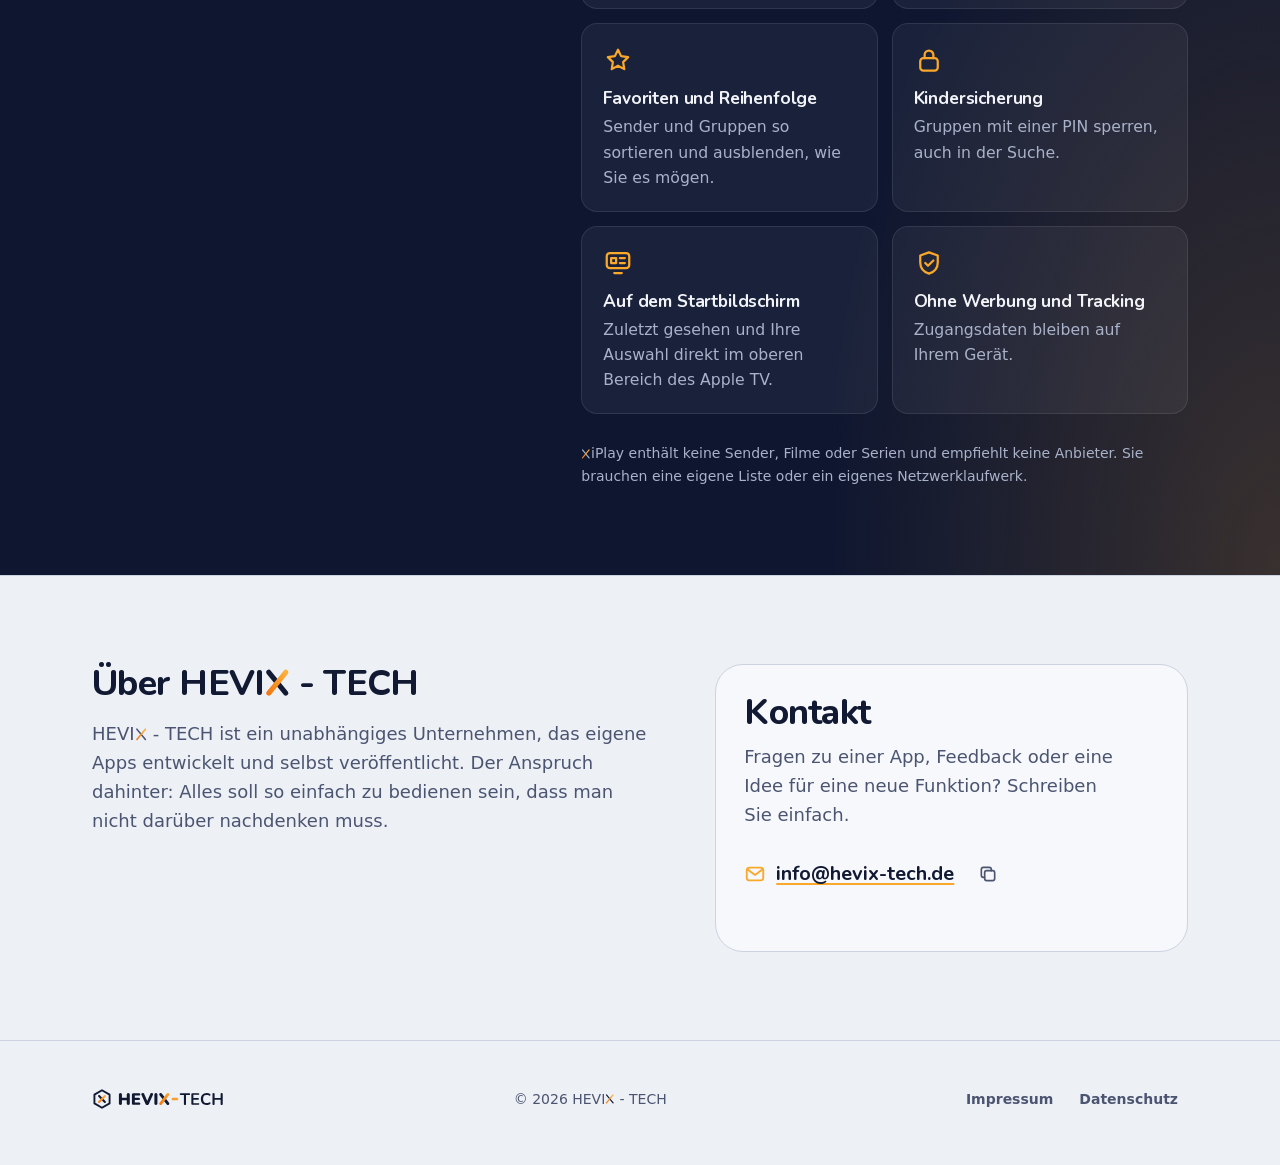
==== commit 3fe1108e: "Datenschutz: Speicherung der Zugangsdaten genau beschrieben Zugangsdaten liegen im geschützten Speic" ====
--- a/index.html
+++ b/index.html
@@ -223,7 +223,7 @@
         <li><svg aria-hidden="true"><use href="#i-star"/></svg><h3>Favoriten und Reihenfolge</h3><p>Sender und Gruppen so sortieren und ausblenden, wie Sie es mögen.</p></li>
         <li><svg aria-hidden="true"><use href="#i-lock"/></svg><h3>Kindersicherung</h3><p>Gruppen mit einer PIN sperren, auch in der Suche.</p></li>
         <li><svg aria-hidden="true"><use href="#i-home"/></svg><h3>Auf dem Startbildschirm</h3><p>Zuletzt gesehen und Ihre Auswahl direkt im oberen Bereich des Apple&nbsp;TV.</p></li>
-        <li><svg aria-hidden="true"><use href="#i-shield"/></svg><h3>Ohne Werbung und Tracking</h3><p>Zugangsdaten bleiben im Schlüsselbund Ihres Geräts.</p></li>
+        <li><svg aria-hidden="true"><use href="#i-shield"/></svg><h3>Ohne Werbung und Tracking</h3><p>Zugangsdaten bleiben auf Ihrem Gerät.</p></li>
       </ul>
       <p class="fineprint"><span class="bxw"><svg class="bx" viewBox="0 0 97 100" aria-hidden="true"><use href="#bx"/></svg><span class="sr-only">X</span>iPlay</span> enthält keine Sender, Filme oder Serien und empfiehlt keine Anbieter. Sie brauchen eine eigene Liste oder ein eigenes Netzwerklaufwerk.</p>
       </div>
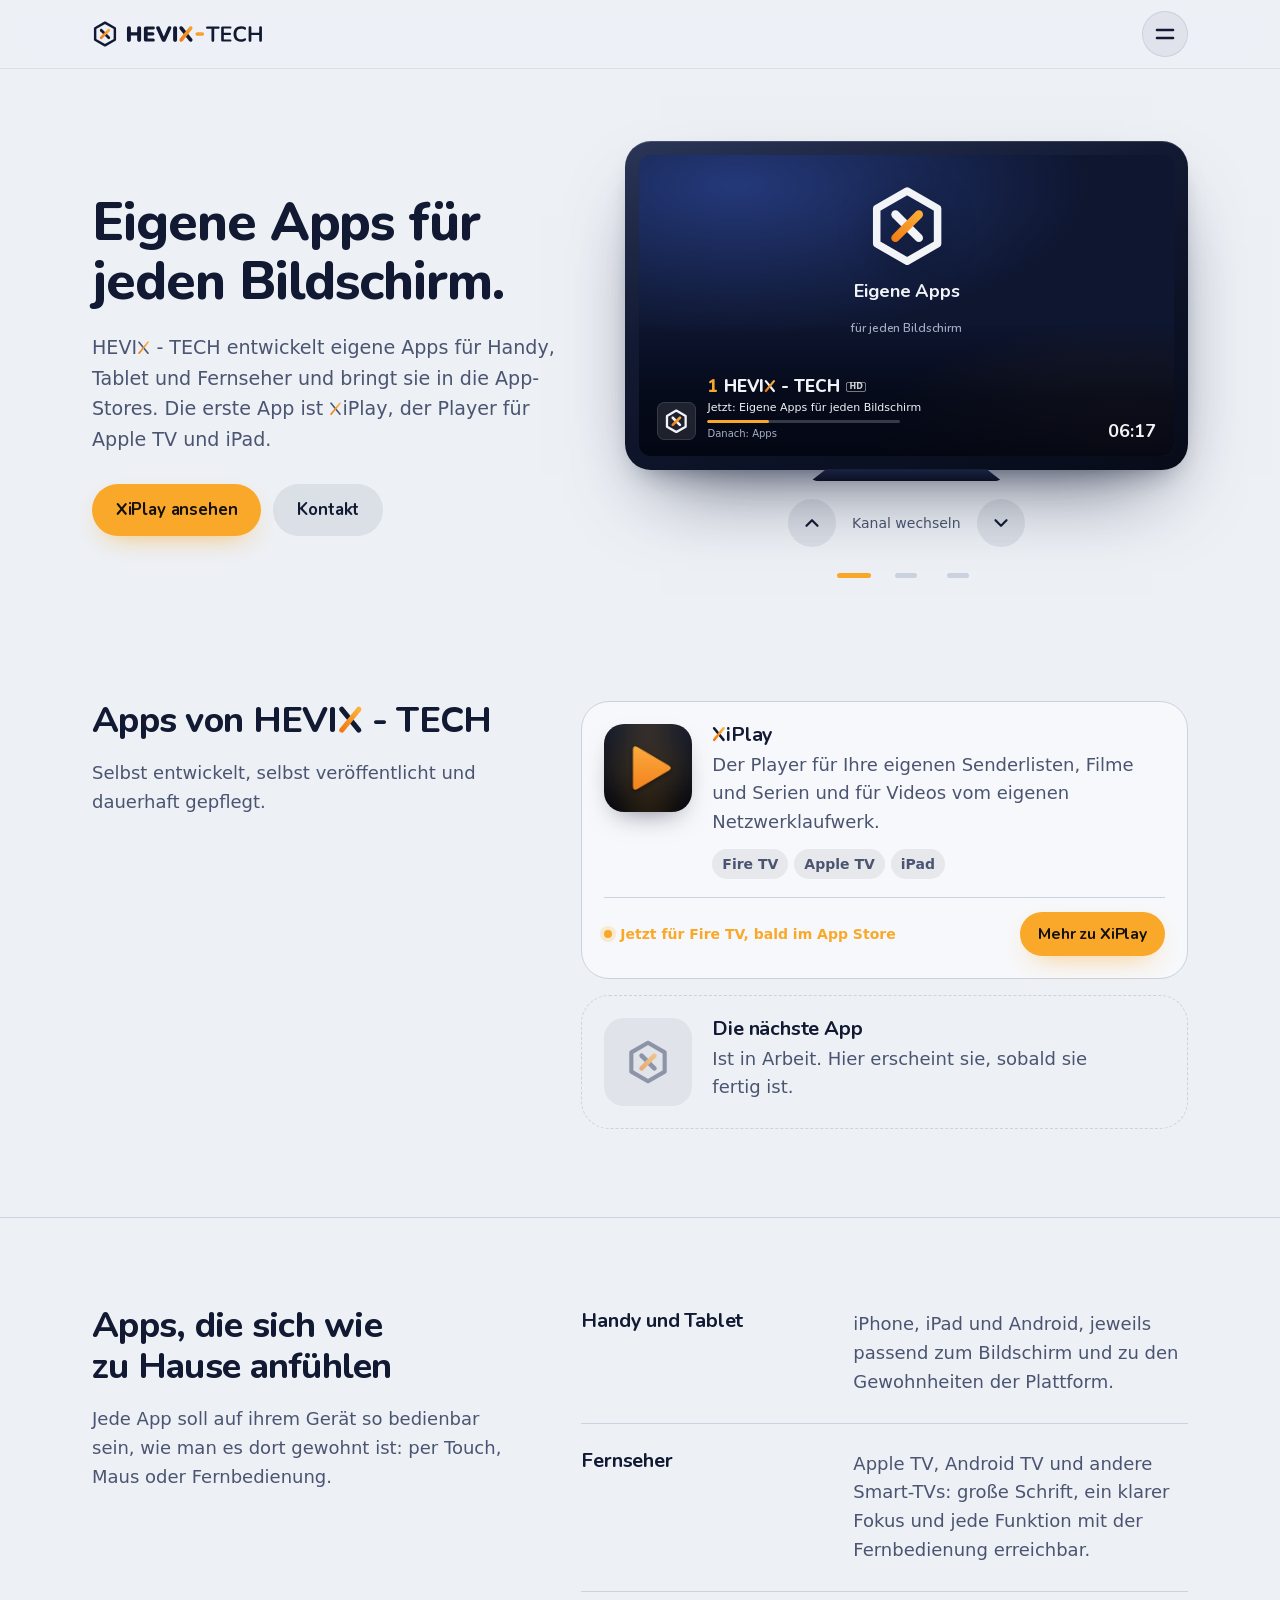
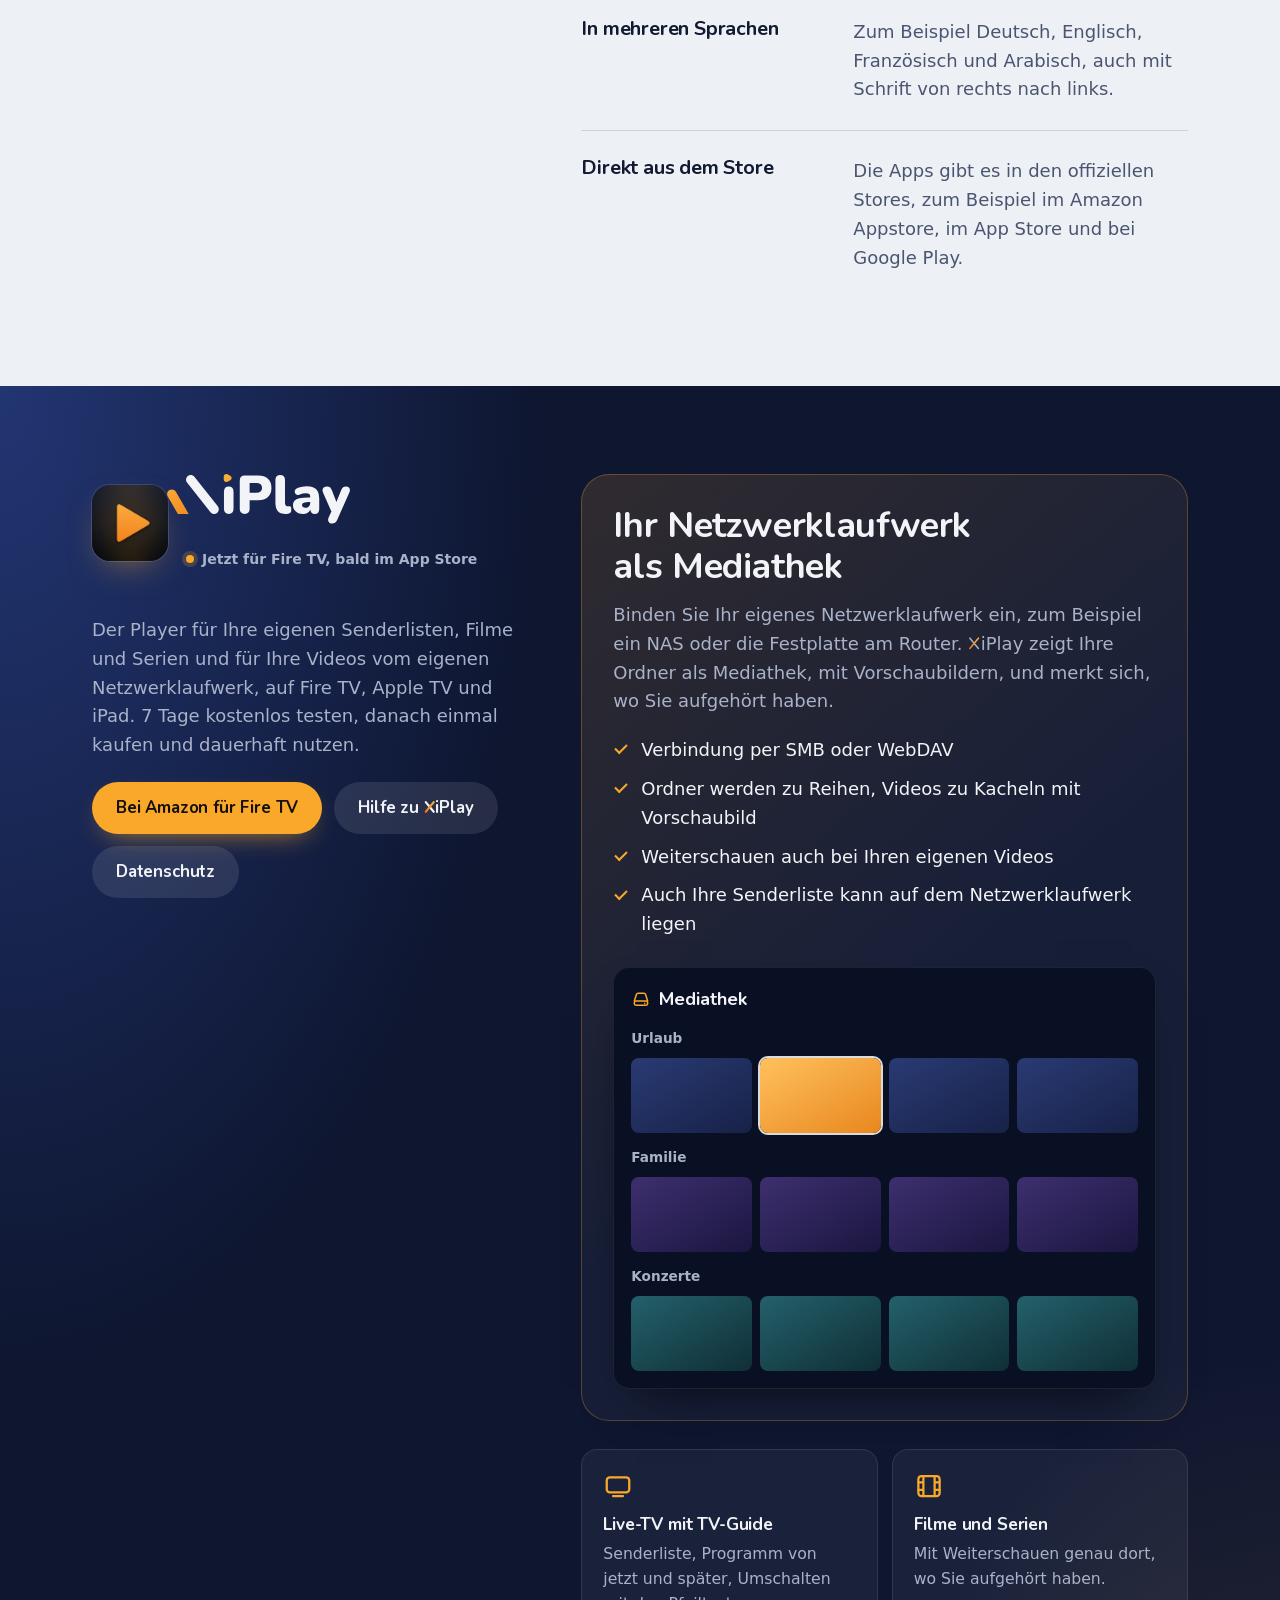
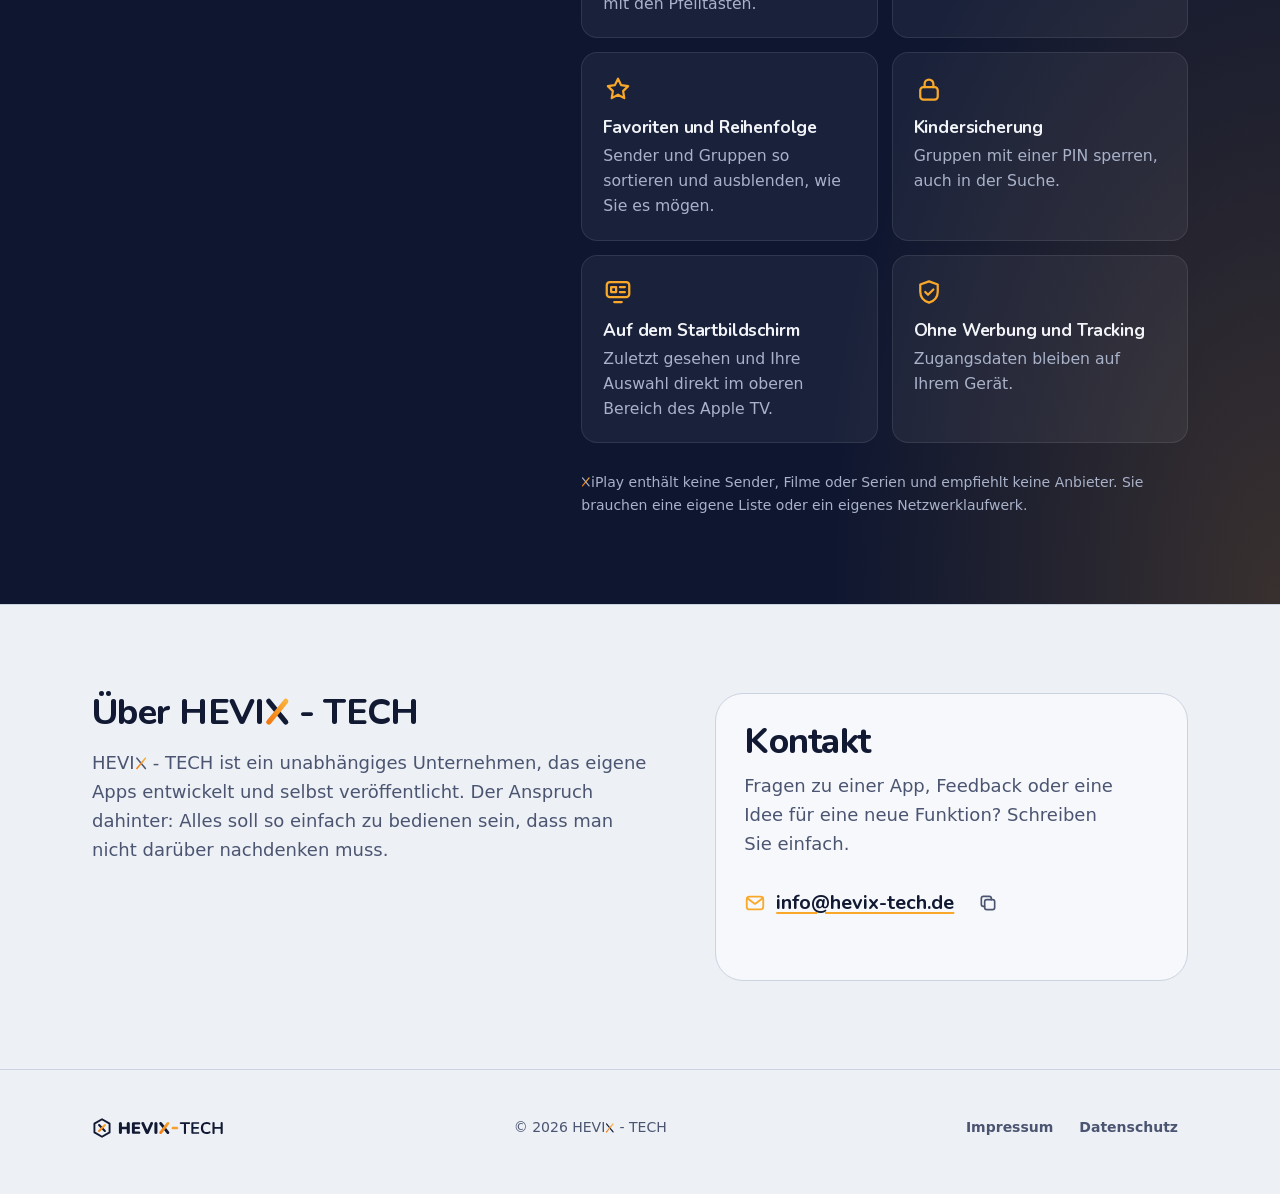
==== commit b67895bd: "XiPlay ist live für Fire TV: Amazon-Link und Geräte ergänzt Co-Authored-By: Claude Opus 5.5 <noreply" ====
--- a/index.html
+++ b/index.html
@@ -4,7 +4,7 @@
 <meta charset="utf-8">
 <meta name="viewport" content="width=device-width, initial-scale=1, viewport-fit=cover">
 <title>HEVIX - TECH – Eigene Apps für jeden Bildschirm</title>
-<meta name="description" content="HEVIX - TECH entwickelt eigene Apps für Handy, Tablet und Fernseher und veröffentlicht sie in den App-Stores. Die erste App: XiPlay für Apple TV und iPad.">
+<meta name="description" content="HEVIX - TECH entwickelt eigene Apps für Handy, Tablet und Fernseher und veröffentlicht sie in den App-Stores. Die erste App: XiPlay für Fire TV, Apple TV und iPad.">
 <link rel="canonical" href="https://hevix-tech.de/">
 <meta name="theme-color" content="#EDF0F5" media="(prefers-color-scheme: light)">
 <meta name="theme-color" content="#0A0F22" media="(prefers-color-scheme: dark)">
@@ -102,7 +102,7 @@
             <div class="channel ch-zapp" data-channel="2" hidden aria-hidden="true">
               <img src="/assets/zapp-icon.png" srcset="/assets/zapp-icon@2x.png 2x" alt="" width="192" height="192">
               <p class="wordmark"><svg class="xp-logo" viewBox="0 0 397 120" role="img" aria-label="XiPlay"><path fill="#F2F4F8" d="M20.24 6.70L77.03 78.16C80.93 83.07 80.11 90.21 75.21 94.11C70.30 98.01 63.16 97.19 59.26 92.29L2.46 20.83C-1.44 15.92 -0.62 8.78 4.29 4.88C9.20 0.98 16.34 1.80 20.24 6.70ZM103.41 96.53Q97.85 96.53 94.85 93.27Q91.86 90.02 91.86 83.94L91.86 42.74Q91.86 36.62 94.85 33.39Q97.85 30.16 103.41 30.16Q108.98 30.16 112 33.39Q115.02 36.62 115.02 42.74L115.02 83.94Q115.02 90.02 112.07 93.27Q109.11 96.53 103.41 96.53ZM142.08 96.58Q136.30 96.58 133.20 93.38Q130.09 90.19 130.09 84.41L130.09 15.74Q130.09 9.83 133.26 6.73Q136.43 3.62 142.21 3.62L174.23 3.62Q189.83 3.62 198.32 11.63Q206.81 19.63 206.81 33.67Q206.81 47.70 198.32 55.73Q189.83 63.76 174.23 63.76L153.98 63.76L153.98 84.41Q153.98 90.19 150.98 93.38Q147.99 96.58 142.08 96.58ZM153.98 45.38L169.97 45.38Q176.82 45.38 180.42 42.45Q184.02 39.52 184.02 33.67Q184.02 27.73 180.42 24.87Q176.82 22 169.97 22L153.98 22ZM240.76 96.84Q228.21 96.84 222.29 90.11Q216.37 83.39 216.37 69.84L216.37 14.11Q216.37 8.41 219.37 5.41Q222.36 2.42 227.93 2.42Q233.49 2.42 236.51 5.41Q239.53 8.41 239.53 14.11L239.53 69.14Q239.53 73.88 241.45 76.08Q243.36 78.28 246.30 78.28Q247.26 78.28 248.25 78.09Q249.25 77.90 250.32 77.85Q252.64 77.76 253.71 79.45Q254.78 81.15 254.78 86.42Q254.78 90.91 252.98 93.19Q251.18 95.47 247.44 96.20Q246.38 96.33 244.41 96.58Q242.44 96.84 240.76 96.84ZM283.90 96.84Q276.51 96.84 270.81 94.08Q265.12 91.33 261.94 86.57Q258.76 81.81 258.76 75.75Q258.76 68.72 262.40 64.67Q266.05 60.61 274.16 58.83Q282.28 57.05 295.66 57.05L302.83 57.05L302.83 68L295.62 68Q290.54 68 287.26 68.74Q283.99 69.48 282.43 70.95Q280.87 72.42 280.87 74.80Q280.87 77.85 282.99 79.79Q285.11 81.74 289.20 81.74Q292.41 81.74 294.94 80.30Q297.47 78.87 299.01 76.31Q300.54 73.75 300.54 70.36L300.54 55.31Q300.54 50.55 298.18 48.64Q295.81 46.73 289.96 46.73Q286.77 46.73 282.91 47.44Q279.05 48.14 274.15 49.94Q270.68 51.19 268.17 50.30Q265.66 49.40 264.33 47.24Q262.99 45.07 263.04 42.45Q263.08 39.84 264.70 37.45Q266.32 35.06 269.79 33.82Q275.94 31.52 281.27 30.68Q286.59 29.85 290.98 29.85Q301.68 29.85 308.60 32.92Q315.53 35.99 318.98 42.32Q322.43 48.65 322.43 58.51L322.43 84.84Q322.43 90.54 319.69 93.56Q316.94 96.58 311.72 96.58Q306.50 96.58 303.69 93.56Q300.89 90.54 300.89 84.84L300.89 81.50L301.68 83.25Q301.02 87.39 298.64 90.41Q296.26 93.44 292.52 95.14Q288.78 96.84 283.90 96.84ZM353.53 120Q349.58 120 347.06 117.92Q344.53 115.84 343.95 112.46Q343.38 109.07 345.13 105.26L353.81 86.44L353.81 95.70L331.54 44.90Q329.87 40.96 330.47 37.61Q331.07 34.27 333.92 32.19Q336.76 30.11 341.69 30.11Q345.85 30.11 348.37 32.02Q350.90 33.92 353 39.44L366.08 73.24L361.68 73.24L375.40 39.23Q377.49 34.01 380.19 32.06Q382.89 30.11 387.39 30.11Q391.25 30.11 393.61 32.19Q395.97 34.27 396.52 37.59Q397.08 40.91 395.28 44.85L365.73 111.26Q363.46 116.40 360.64 118.20Q357.81 120 353.53 120Z"/><g clip-path="url(#xp-ground)"><path class="xp-bar" fill="url(#xpg)" d="M2.46 78.16L59.26 6.70C63.16 1.80 70.30 0.98 75.21 4.88C80.11 8.78 80.93 15.92 77.03 20.83L20.24 92.29C16.34 97.19 9.20 98.01 4.29 94.11C-0.62 90.21 -1.44 83.07 2.46 78.16Z"/></g><g class="xp-pm"><g class="xp-pr"><g class="xp-ps"><path class="xp-glow" fill="#F27A12" filter="url(#xp-blur)" opacity="0" d="M91.34 9.80L91.34 6.23C91.34 2.79 94.12 0 97.56 0C98.60 0 99.61 0.26 100.52 0.75L107.13 4.32C110.16 5.95 111.29 9.73 109.66 12.76C109.08 13.82 108.20 14.70 107.13 15.28L100.52 18.85C97.50 20.48 93.72 19.35 92.08 16.33C91.59 15.42 91.34 14.40 91.34 13.37Z"/><path class="xp-play" fill="url(#xpg)" d="M91.34 9.80L91.34 6.23C91.34 2.79 94.12 0 97.56 0C98.60 0 99.61 0.26 100.52 0.75L107.13 4.32C110.16 5.95 111.29 9.73 109.66 12.76C109.08 13.82 108.20 14.70 107.13 15.28L100.52 18.85C97.50 20.48 93.72 19.35 92.08 16.33C91.59 15.42 91.34 14.40 91.34 13.37Z"/></g></g></g></svg></p>
-              <p class="sub">Bald im App Store</p>
+              <p class="sub">Jetzt für Fire&nbsp;TV</p>
             </div>
 
             <div class="infobar" aria-hidden="true">
@@ -145,10 +145,10 @@
           <div class="app-body">
             <h3 translate="no"><span class="bxw"><svg class="bx" viewBox="0 0 97 100" aria-hidden="true"><use href="#bx"/></svg><span class="sr-only">X</span>iPlay</span></h3>
             <p>Der Player für Ihre eigenen Senderlisten, Filme und Serien und für Videos vom eigenen Netzwerklaufwerk.</p>
-            <ul class="chips" aria-label="Geräte"><li>Apple&nbsp;TV</li><li>iPad</li></ul>
+            <ul class="chips" aria-label="Geräte"><li>Fire&nbsp;TV</li><li>Apple&nbsp;TV</li><li>iPad</li></ul>
           </div>
           <div class="app-foot">
-            <span class="status">Bald im App Store</span>
+            <span class="status">Jetzt für Fire&nbsp;TV, bald im App Store</span>
             <a class="btn btn-primary btn-small" href="#xiplay"><span>Mehr zu <span translate="no"><span class="bxw"><svg class="bx" viewBox="0 0 97 100" aria-hidden="true"><use href="#bx"/></svg><span class="sr-only">X</span>iPlay</span></span></span></a>
           </div>
         </li>
@@ -173,7 +173,7 @@
         <li><h3>Handy und Tablet</h3><p>iPhone, iPad und Android, jeweils passend zum Bildschirm und zu den Gewohnheiten der Plattform.</p></li>
         <li><h3>Fernseher</h3><p>Apple&nbsp;TV, Android&nbsp;TV und andere Smart-TVs: große Schrift, ein klarer Fokus und jede Funktion mit der Fernbedienung erreichbar.</p></li>
         <li><h3>In mehreren Sprachen</h3><p>Zum Beispiel Deutsch, Englisch, Französisch und Arabisch, auch mit Schrift von rechts nach links.</p></li>
-        <li><h3>Direkt aus dem Store</h3><p>Die Apps gibt es in den offiziellen Stores, zum Beispiel im App Store und bei Google Play.</p></li>
+        <li><h3>Direkt aus dem Store</h3><p>Die Apps gibt es in den offiziellen Stores, zum Beispiel im Amazon Appstore, im App Store und bei Google Play.</p></li>
       </ul>
     </div>
   </section>
@@ -185,13 +185,14 @@
           <img src="/assets/zapp-icon.png" srcset="/assets/zapp-icon@2x.png 2x" alt="App-Symbol von XiPlay" width="76" height="76" loading="lazy" decoding="async">
           <div>
             <h2 id="zapp-titel" class="wordmark"><svg class="xp-logo" viewBox="0 0 397 120" role="img" aria-label="XiPlay"><path fill="#F2F4F8" d="M20.24 6.70L77.03 78.16C80.93 83.07 80.11 90.21 75.21 94.11C70.30 98.01 63.16 97.19 59.26 92.29L2.46 20.83C-1.44 15.92 -0.62 8.78 4.29 4.88C9.20 0.98 16.34 1.80 20.24 6.70ZM103.41 96.53Q97.85 96.53 94.85 93.27Q91.86 90.02 91.86 83.94L91.86 42.74Q91.86 36.62 94.85 33.39Q97.85 30.16 103.41 30.16Q108.98 30.16 112 33.39Q115.02 36.62 115.02 42.74L115.02 83.94Q115.02 90.02 112.07 93.27Q109.11 96.53 103.41 96.53ZM142.08 96.58Q136.30 96.58 133.20 93.38Q130.09 90.19 130.09 84.41L130.09 15.74Q130.09 9.83 133.26 6.73Q136.43 3.62 142.21 3.62L174.23 3.62Q189.83 3.62 198.32 11.63Q206.81 19.63 206.81 33.67Q206.81 47.70 198.32 55.73Q189.83 63.76 174.23 63.76L153.98 63.76L153.98 84.41Q153.98 90.19 150.98 93.38Q147.99 96.58 142.08 96.58ZM153.98 45.38L169.97 45.38Q176.82 45.38 180.42 42.45Q184.02 39.52 184.02 33.67Q184.02 27.73 180.42 24.87Q176.82 22 169.97 22L153.98 22ZM240.76 96.84Q228.21 96.84 222.29 90.11Q216.37 83.39 216.37 69.84L216.37 14.11Q216.37 8.41 219.37 5.41Q222.36 2.42 227.93 2.42Q233.49 2.42 236.51 5.41Q239.53 8.41 239.53 14.11L239.53 69.14Q239.53 73.88 241.45 76.08Q243.36 78.28 246.30 78.28Q247.26 78.28 248.25 78.09Q249.25 77.90 250.32 77.85Q252.64 77.76 253.71 79.45Q254.78 81.15 254.78 86.42Q254.78 90.91 252.98 93.19Q251.18 95.47 247.44 96.20Q246.38 96.33 244.41 96.58Q242.44 96.84 240.76 96.84ZM283.90 96.84Q276.51 96.84 270.81 94.08Q265.12 91.33 261.94 86.57Q258.76 81.81 258.76 75.75Q258.76 68.72 262.40 64.67Q266.05 60.61 274.16 58.83Q282.28 57.05 295.66 57.05L302.83 57.05L302.83 68L295.62 68Q290.54 68 287.26 68.74Q283.99 69.48 282.43 70.95Q280.87 72.42 280.87 74.80Q280.87 77.85 282.99 79.79Q285.11 81.74 289.20 81.74Q292.41 81.74 294.94 80.30Q297.47 78.87 299.01 76.31Q300.54 73.75 300.54 70.36L300.54 55.31Q300.54 50.55 298.18 48.64Q295.81 46.73 289.96 46.73Q286.77 46.73 282.91 47.44Q279.05 48.14 274.15 49.94Q270.68 51.19 268.17 50.30Q265.66 49.40 264.33 47.24Q262.99 45.07 263.04 42.45Q263.08 39.84 264.70 37.45Q266.32 35.06 269.79 33.82Q275.94 31.52 281.27 30.68Q286.59 29.85 290.98 29.85Q301.68 29.85 308.60 32.92Q315.53 35.99 318.98 42.32Q322.43 48.65 322.43 58.51L322.43 84.84Q322.43 90.54 319.69 93.56Q316.94 96.58 311.72 96.58Q306.50 96.58 303.69 93.56Q300.89 90.54 300.89 84.84L300.89 81.50L301.68 83.25Q301.02 87.39 298.64 90.41Q296.26 93.44 292.52 95.14Q288.78 96.84 283.90 96.84ZM353.53 120Q349.58 120 347.06 117.92Q344.53 115.84 343.95 112.46Q343.38 109.07 345.13 105.26L353.81 86.44L353.81 95.70L331.54 44.90Q329.87 40.96 330.47 37.61Q331.07 34.27 333.92 32.19Q336.76 30.11 341.69 30.11Q345.85 30.11 348.37 32.02Q350.90 33.92 353 39.44L366.08 73.24L361.68 73.24L375.40 39.23Q377.49 34.01 380.19 32.06Q382.89 30.11 387.39 30.11Q391.25 30.11 393.61 32.19Q395.97 34.27 396.52 37.59Q397.08 40.91 395.28 44.85L365.73 111.26Q363.46 116.40 360.64 118.20Q357.81 120 353.53 120Z"/><g clip-path="url(#xp-ground)"><path class="xp-bar" fill="url(#xpg)" d="M2.46 78.16L59.26 6.70C63.16 1.80 70.30 0.98 75.21 4.88C80.11 8.78 80.93 15.92 77.03 20.83L20.24 92.29C16.34 97.19 9.20 98.01 4.29 94.11C-0.62 90.21 -1.44 83.07 2.46 78.16Z"/></g><g class="xp-pm"><g class="xp-pr"><g class="xp-ps"><path class="xp-glow" fill="#F27A12" filter="url(#xp-blur)" opacity="0" d="M91.34 9.80L91.34 6.23C91.34 2.79 94.12 0 97.56 0C98.60 0 99.61 0.26 100.52 0.75L107.13 4.32C110.16 5.95 111.29 9.73 109.66 12.76C109.08 13.82 108.20 14.70 107.13 15.28L100.52 18.85C97.50 20.48 93.72 19.35 92.08 16.33C91.59 15.42 91.34 14.40 91.34 13.37Z"/><path class="xp-play" fill="url(#xpg)" d="M91.34 9.80L91.34 6.23C91.34 2.79 94.12 0 97.56 0C98.60 0 99.61 0.26 100.52 0.75L107.13 4.32C110.16 5.95 111.29 9.73 109.66 12.76C109.08 13.82 108.20 14.70 107.13 15.28L100.52 18.85C97.50 20.48 93.72 19.35 92.08 16.33C91.59 15.42 91.34 14.40 91.34 13.37Z"/></g></g></g></svg></h2>
-            <p class="status">Bald im App Store</p>
+            <p class="status">Jetzt für Fire&nbsp;TV, bald im App Store</p>
           </div>
         </div>
         <div class="zapp-intro">
-          <p>Der Player für Ihre eigenen Senderlisten, Filme und Serien und für Ihre Videos vom eigenen Netzwerklaufwerk, auf Apple&nbsp;TV und iPad. 7&nbsp;Tage kostenlos testen, danach einmal kaufen und dauerhaft nutzen.</p>
+          <p>Der Player für Ihre eigenen Senderlisten, Filme und Serien und für Ihre Videos vom eigenen Netzwerklaufwerk, auf Fire&nbsp;TV, Apple&nbsp;TV und iPad. 7&nbsp;Tage kostenlos testen, danach einmal kaufen und dauerhaft nutzen.</p>
           <div class="actions">
-            <a class="btn btn-primary" href="mailto:info@hevix-tech.de?subject=Hilfe%20zu%20XiPlay"><span>Hilfe zu <span translate="no"><span class="bxw"><svg class="bx" viewBox="0 0 97 100" aria-hidden="true"><use href="#bx"/></svg><span class="sr-only">X</span>iPlay</span></span></span></a>
+            <a class="btn btn-primary" href="https://www.amazon.de/dp/B0HSQLFDFB" rel="noopener">Bei Amazon für Fire&nbsp;TV</a>
+            <a class="btn btn-quiet" href="mailto:info@hevix-tech.de?subject=Hilfe%20zu%20XiPlay"><span>Hilfe zu <span translate="no"><span class="bxw"><svg class="bx" viewBox="0 0 97 100" aria-hidden="true"><use href="#bx"/></svg><span class="sr-only">X</span>iPlay</span></span></span></a>
             <a class="btn btn-quiet" href="/datenschutz.html#xiplay">Datenschutz</a>
           </div>
         </div>
